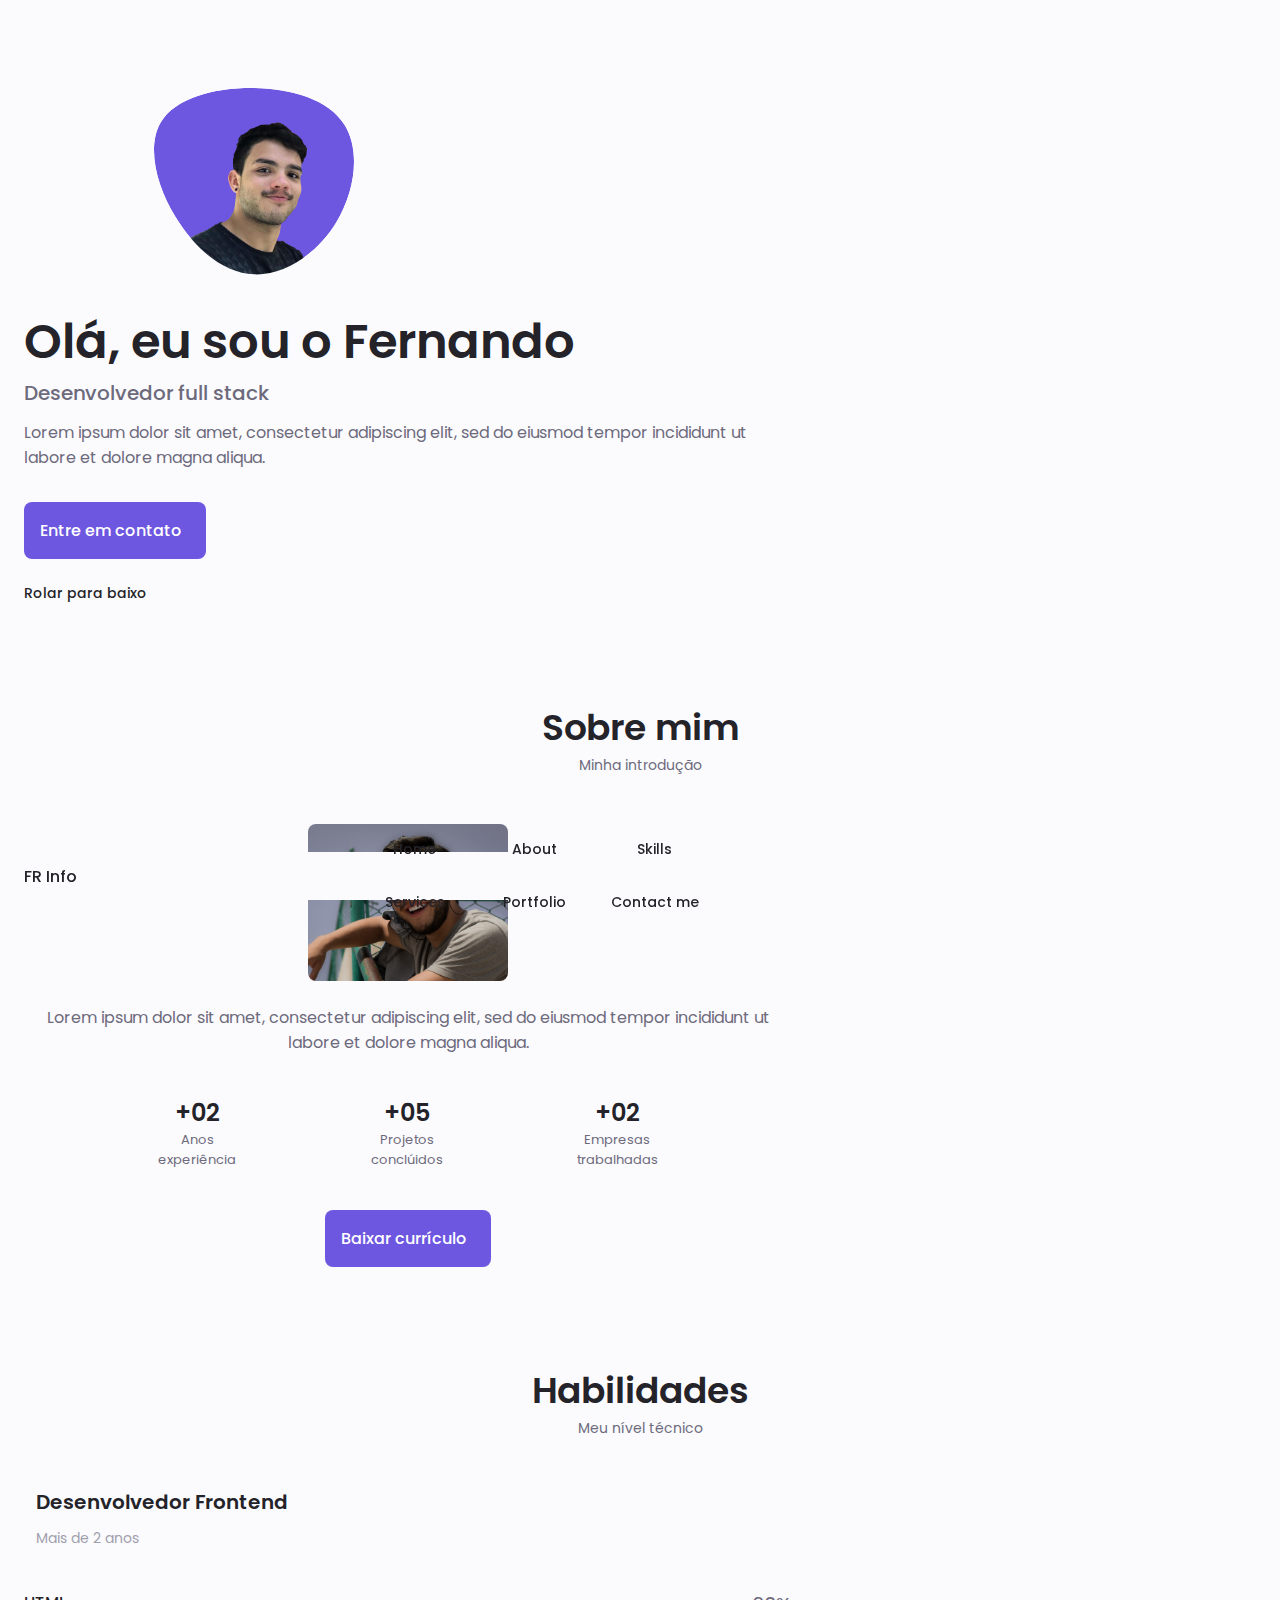
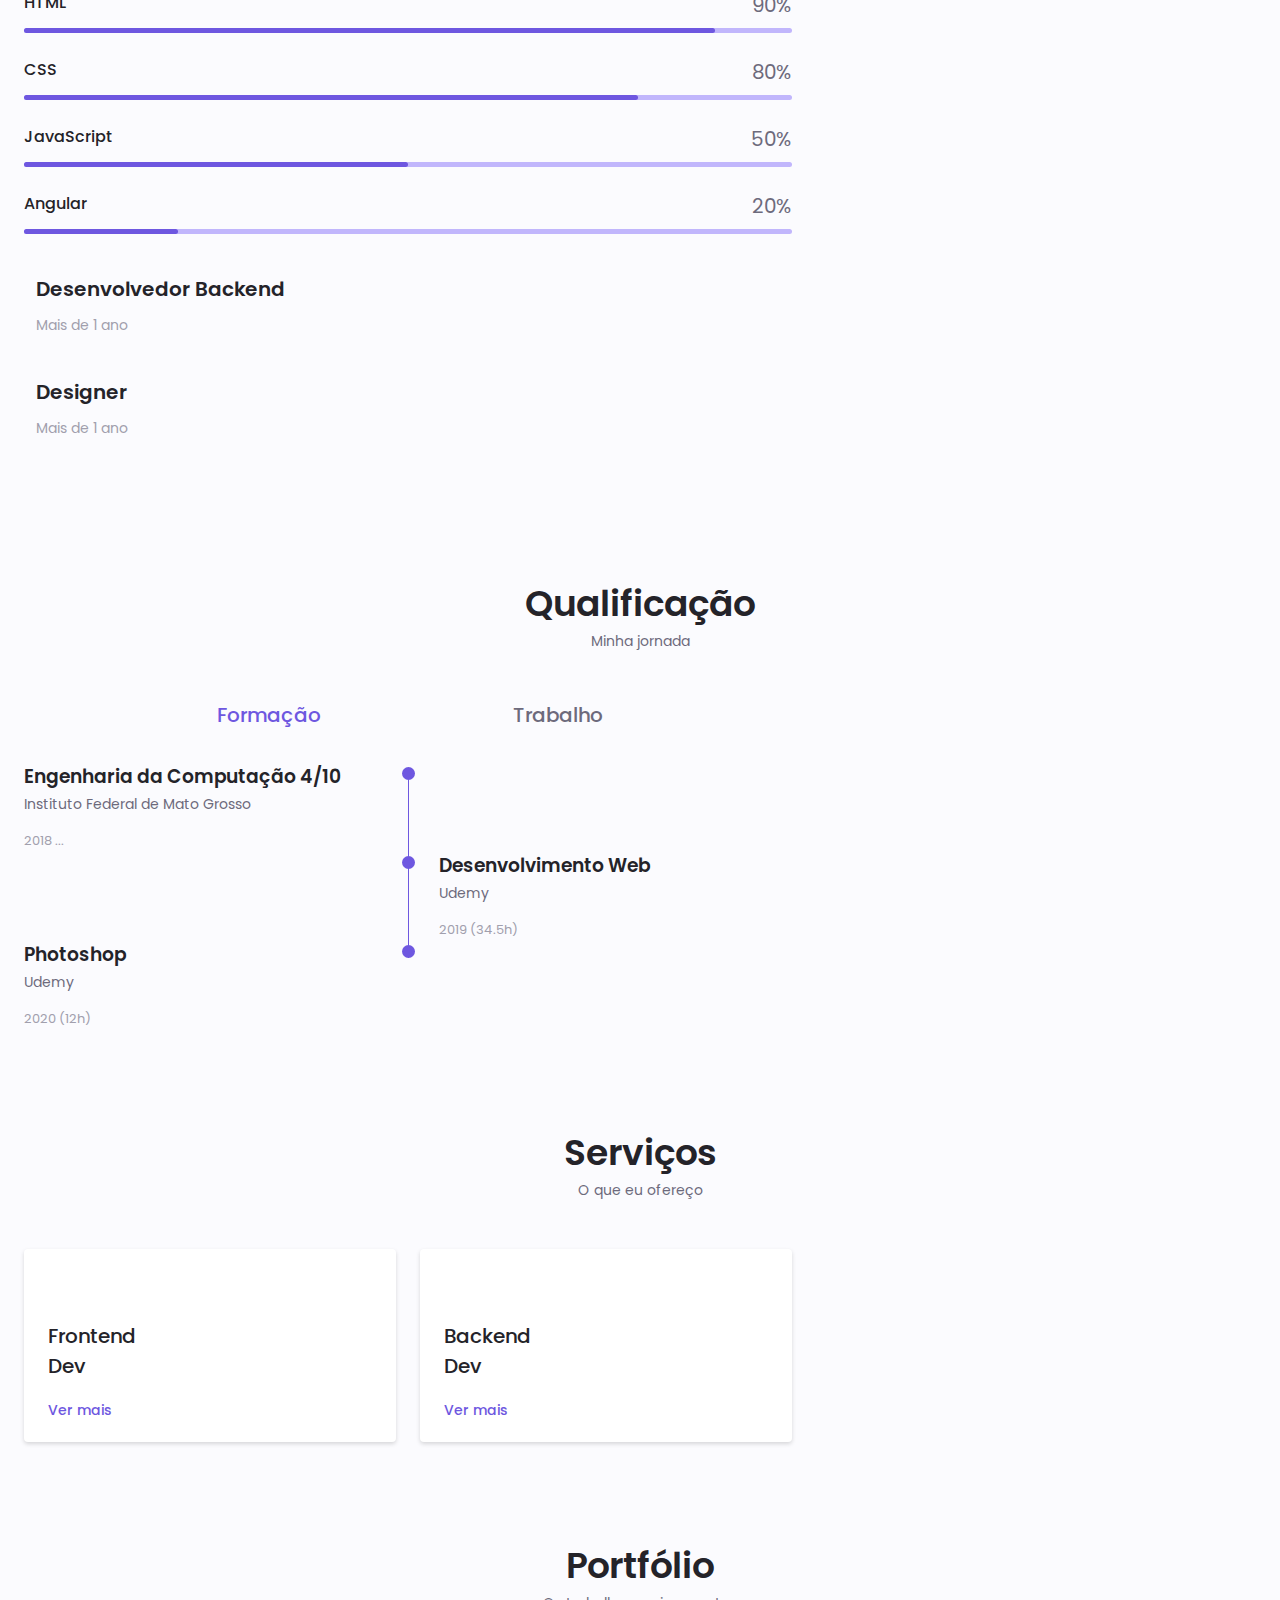
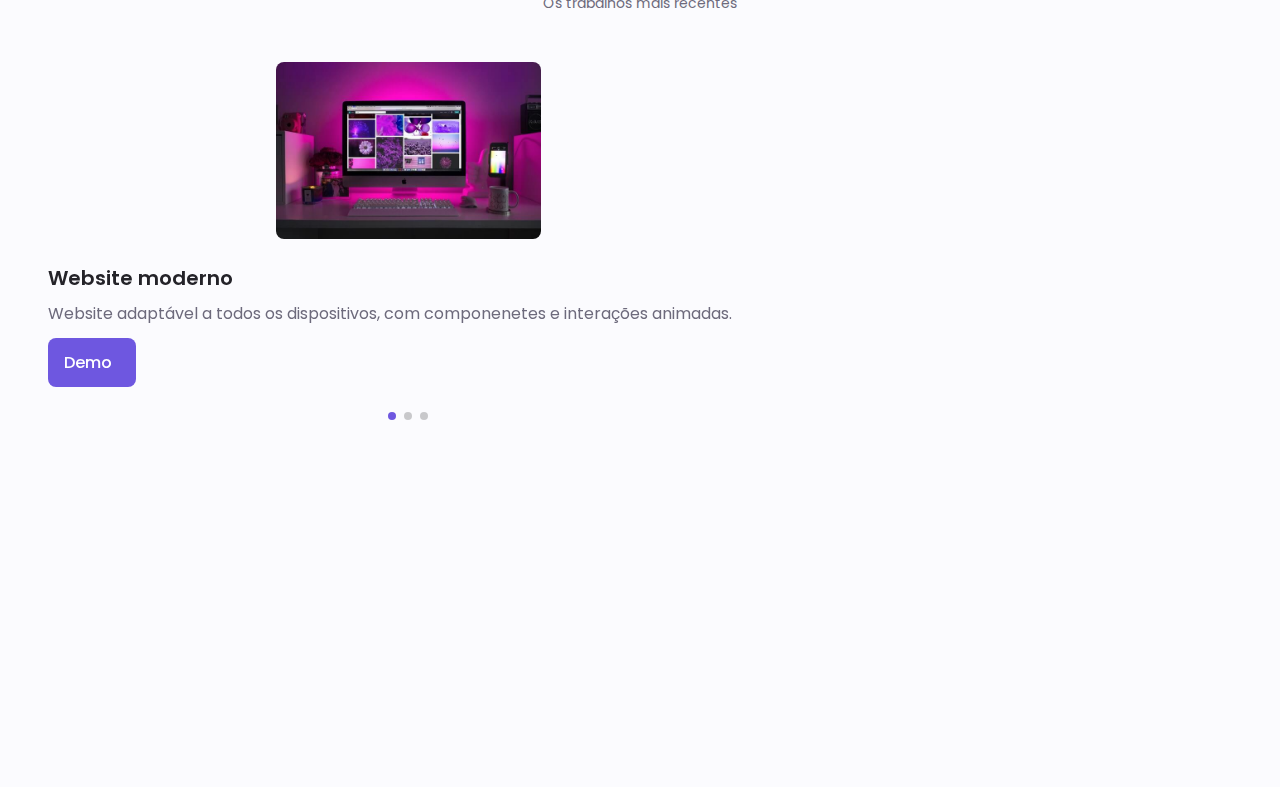
==== index.html @ 634a6a71 "Add swiper plugin and portfolio section" ====
<!DOCTYPE html>
    <html lang="pt-BR">
    <head>
        <meta charset="UTF-8">
        <meta name="viewport" content="width=device-width, initial-scale=1.0">

        <!--==================== UNICONS ====================-->
        <link rel="stylesheet" href="https://unicons.iconscout.com/release/v4.0.0/css/line.css">
        
        <!--==================== SWIPER CSS ====================-->
        <link rel="stylesheet" href="assets/css/swiper-bundle.min.css">
        
        <!--==================== CSS ====================-->
        <link rel="stylesheet" href="assets/css/styles.css">
        
        <title>FR Info</title>
    </head>
    <body>
        <!--==================== HEADER ====================-->
        <header class="header" id="header">
            <nav class="nav container">
                <a href="#" class="nav__logo">FR Info</a>
                <div class="nav__menu" id="nav-menu">
                    <ul class="nav__list grid">
                        <li class="nav__item">
                            <a href="#home" class="nav__link">
                                <i class="uil uil-estate nav__icon"></i> Home
                            </a>
                        </li>
                        <li class="nav__item">
                            <a href="#about" class="nav__link">
                                <i class="uil uil-user nav__icon"></i> About
                            </a>
                        </li>
                        <li class="nav__item">
                            <a href="#skills" class="nav__link">
                                <i class="uil uil-file-alt nav__icon"></i> Skills
                            </a>
                        </li>
                        <li class="nav__item">
                            <a href="#services" class="nav__link">
                                <i class="uil uil-briefcase-alt nav__icon"></i> Services
                            </a>
                        </li>
                        <li class="nav__item">
                            <a href="#portfolio" class="nav__link">
                                <i class="uil uil-scenery nav__icon"></i> Portfolio
                            </a>
                        </li>
                        <li class="nav__item">
                            <a href="#contact" class="nav__link">
                                <i class="uil uil-message nav__icon"></i> Contact me
                            </a>
                        </li>
                        <i class="uil uil-times nav__close" id="nav-close"></i>
                    </ul>
                </div>
                <div class="nav__btns">
                    <div class="nav__toggle" id="nav-toggle">
                        <i class="uil uil-apps"></i>
                    </div>
                </div>
            </nav>
        </header>

        <!--==================== MAIN ====================-->
        <main class="main">
            <!--==================== HOME ====================-->
            <section class="home section" id="home">
                <div class="home__container container grid">
                    <div class="home__content grid">
                        <div class="home__social">
                            <a href="https://www.linkedin.com/in/nandobrazil/" target="_blank" class="home__social-icon">
                                <i class="uil uil-linkedin-alt"></i>
                            </a>
                            <a href="https://www.instagram.com/nandorconde/" target="_blank" class="home__social-icon">
                                <i class="uil uil-instagram"></i>
                            </a>
                            <a href="https://github.com/nandobrazil" target="_blank" class="home__social-icon">
                                <i class="uil uil-github-alt"></i>
                            </a>
                        </div>
                        <div class="home__img">
                            <svg class="home__blob" viewBox="0 0 200 187" xmlns="http://www.w3.org/2000/svg" xmlns:xlink="http://www.w3.org/1999/xlink">
                                <mask id="mask0" mask-type="alpha">
                                    <path d="M190.312 36.4879C206.582 62.1187 201.309 102.826 182.328 134.186C163.346 165.547 
                                    130.807 187.559 100.226 186.353C69.6454 185.297 41.0228 161.023 21.7403 129.362C2.45775 
                                    97.8511 -7.48481 59.1033 6.67581 34.5279C20.9871 10.1032 59.7028 -0.149132 97.9666 
                                    0.00163737C136.23 0.303176 174.193 10.857 190.312 36.4879Z"/>
                                </mask>
                                <g mask="url(#mask0)">
                                    <path d="M190.312 36.4879C206.582 62.1187 201.309 102.826 182.328 134.186C163.346 
                                    165.547 130.807 187.559 100.226 186.353C69.6454 185.297 41.0228 161.023 21.7403 
                                    129.362C2.45775 97.8511 -7.48481 59.1033 6.67581 34.5279C20.9871 10.1032 59.7028 
                                    -0.149132 97.9666 0.00163737C136.23 0.303176 174.193 10.857 190.312 36.4879Z"/>
                                    <image class="home__blob-img" x='30' y='18' href="assets/img/perfil2.png"/>
                                </g>
                            </svg>
                        </div>
                        <div class="home__data">
                            <h1 class="home__title">Olá, eu sou o Fernando</h1>
                            <h3 class="home__subtitle">Desenvolvedor full stack</h3>
                            <p class="home__description">Lorem ipsum dolor sit amet, consectetur adipiscing elit, sed do eiusmod tempor incididunt ut labore et dolore magna aliqua.</p>
                            <a href="#contact" class="button button--flex">
                                Entre em contato <i class="uil uil-message button__icon"></i>
                            </a>
                        </div>
                    </div>


                    <div class="home__scroll">
                        <a href="#about" class="home__scroll-button button--flex">
                            <i class="uil uil-mouse-alt home__scroll-mouse"></i>
                            <span class="home__scroll-name">Rolar para baixo</span>
                            <i class="uil uil-arrow-down home__scroll-arrow"></i>
                        </a>
                    </div>
                </div>
            </section>

            <!--==================== ABOUT ====================-->
            <section class="about section" id="about">
                <h2 class="section__title">Sobre mim</h2>
                <span class="section__subtitle">Minha introdução</span>

                <div class="about__container container grid">
                    <img src="assets/img/about2.jpg" alt="" class="about__img">

                    <div class="about__data">
                        <p class="about__description">Lorem ipsum dolor sit amet, consectetur adipiscing elit, sed do eiusmod tempor incididunt ut labore et dolore magna aliqua.</p>
                        <div class="about__info">
                            <div>
                                <span class="about__info-title">+02</span>
                                <span class="about__info-name">Anos <br> experiência</span>
                            </div>
                            <div>
                                <span class="about__info-title">+05</span>
                                <span class="about__info-name">Projetos <br> conclúidos</span>
                            </div>
                            <div>
                                <span class="about__info-title">+02</span>
                                <span class="about__info-name">Empresas <br> trabalhadas</span>
                            </div>
                        </div>

                        <div class="about__buttons">
                            <a download="" href="assets/pdf/Alexa-cv.pdf" class="button button--flex">
                                Baixar currículo<i class="uil uil-download-alt button__icon"></i>
                            </a>
                        </div>
                    </div>
                </div>
            </section>


            <section class="skills section" id="skills">
                <h2 class="section__title">Habilidades</h2>
                <span class="section__subtitle">Meu nível técnico</span>
                <!--==================== SKILLS 1 ====================-->
                <div class="skills__container container grid">
                    <div>
                        <div class="skills__content skills__open">
                            <div class="skills__header">
                                <i class="uil uil-brackets-curly skills__icon"></i>

                                <div>
                                    <h1 class="skills__title">Desenvolvedor Frontend</h1>
                                    <span class="skills__subtitle">Mais de 2 anos</span>
                                </div>

                                <i class="uil uil-angle-down skills__arrow"></i>
                            </div>
                            <div class="skills__list grid">
                                <div class="skills__data">
                                    <div class="skills__title">
                                        <h3 class="skills__name">HTML</h3>
                                        <span class="skills__number">90%</span>
                                    </div>
                                    <div class="skills__bar">
                                        <span class="skills__percentage skills__html"></span>
                                    </div>
                                </div>
                                <div class="skills__data">
                                    <div class="skills__title">
                                        <h3 class="skills__name">CSS</h3>
                                        <span class="skills__number">80%</span>
                                    </div>
                                    <div class="skills__bar">
                                        <span class="skills__percentage skills__css"></span>
                                    </div>
                                </div>
                                <div class="skills__data">
                                    <div class="skills__title">
                                        <h3 class="skills__name">JavaScript</h3>
                                        <span class="skills__number">50%</span>
                                    </div>
                                    <div class="skills__bar">
                                        <span class="skills__percentage skills__js"></span>
                                    </div>
                                </div>
                                <div class="skills__data">
                                    <div class="skills__title">
                                        <h3 class="skills__name">Angular</h3>
                                        <span class="skills__number">20%</span>
                                    </div>
                                    <div class="skills__bar">
                                        <span class="skills__percentage skills__angular"></span>
                                    </div>
                                
                            </div>
                        </div>
                    </div>
                <!--==================== SKILLS 2 ====================--> 
                    <div>
                        <div class="skills__content skills__close">
                            <div class="skills__header">
                                <i class="uil uil-server-network skills__icon"></i>

                                <div>
                                    <h1 class="skills__title">Desenvolvedor Backend</h1>
                                    <span class="skills__subtitle">Mais de 1 ano</span>
                                </div>

                                <i class="uil uil-angle-down skills__arrow"></i>
                            </div>
                            <div class="skills__list grid">
                                <div class="skills__data">
                                    <div class="skills__title">
                                        <h3 class="skills__name">PHP</h3>
                                        <span class="skills__number">70%</span>
                                    </div>
                                    <div class="skills__bar">
                                        <span class="skills__percentage skills__php"></span>
                                    </div>
                                </div>
                                <div class="skills__data">
                                    <div class="skills__title">
                                        <h3 class="skills__name">Node JS</h3>
                                        <span class="skills__number">20%</span>
                                    </div>
                                    <div class="skills__bar">
                                        <span class="skills__percentage skills__node"></span>
                                    </div>
                                </div>
                                <div class="skills__data">
                                    <div class="skills__title">
                                        <h3 class="skills__name">Java</h3>
                                        <span class="skills__number">10%</span>
                                    </div>
                                    <div class="skills__bar">
                                        <span class="skills__percentage skills__java"></span>
                                    </div>
                                </div>
                                <div class="skills__data">
                                    <div class="skills__title">
                                        <h3 class="skills__name">TypeScript</h3>
                                        <span class="skills__number">20%</span>
                                    </div>
                                    <div class="skills__bar">
                                        <span class="skills__percentage skills__ts"></span>
                                    </div>
                                </div>
                            </div>
                        </div>
                    </div>

                    
                </div>
                <!--==================== SKILLS 3 ====================--> 
                    <div>
                        <div class="skills__content skills__close">
                            <div class="skills__header">
                                <i class="uil uil-swatchbook skills__icon"></i>

                                <div>
                                    <h1 class="skills__title">Designer</h1>
                                    <span class="skills__subtitle">Mais de 1 ano</span>
                                </div>

                                <i class="uil uil-angle-down skills__arrow"></i>
                            </div>
                            <div class="skills__list grid">
                                <div class="skills__data">
                                    <div class="skills__title">
                                        <h3 class="skills__name">Photoshop</h3>
                                        <span class="skills__number">50%</span>
                                    </div>
                                    <div class="skills__bar">
                                        <span class="skills__percentage skills__psp"></span>
                                    </div>
                                </div>
                            </div>
                        </div>
                    </div>
                </div>
            </section>

            <!--==================== QUALIFICATION ====================-->
            <section class="qualification section">
                <h2 class="section__title">Qualificação</h2>
                <span class="section__subtitle">Minha jornada</span>

                <div class="qualification__container container">
                    <div class="qualification__tabs">
                        <div class="qualification__button button--flex qualification__active" data-target="#education">
                            <i class="uil uil-graduation-cap qualification__icon"></i>
                            Formação
                        </div>

                        <div class="qualification__button button--flex" data-target="#work">
                            <i class="uil uil-briefcase-alt qualification__icon"></i>
                            Trabalho
                        </div>
                    </div>

                    <div class="qualification__sections">
                        <!--==================== QUALIFICATION CONTENT 1 ====================-->
                        <div class="qualification__content qualification__active" data-content id="education">
                            <!--==================== CONTENT 1 ====================-->
                            <div class="qualification__data">
                                <div>
                                    <h3 class="qualification_title">Engenharia da Computação 4/10</h3>
                                    <span class="qualification__subtitle">Instituto Federal de Mato Grosso</span>
                                    <div class="qualification__calendar">
                                        <i class="uil uil-calendar-alt"></i>
                                        2018 ...
                                    </div>
                                </div>

                                <div>
                                    <span class="qualification__rounder"></span>
                                    <span class="qualification__line"></span>
                                </div>
                            </div>
                            <!--==================== CONTENT 2 ====================-->
                            <div class="qualification__data">
                                <div></div>

                                <div>
                                    <span class="qualification__rounder"></span>
                                    <span class="qualification__line"></span>
                                </div>

                                <div>
                                    <h3 class="qualification_title">Desenvolvimento Web</h3>
                                    <span class="qualification__subtitle">Udemy</span>
                                    <div class="qualification__calendar">
                                        <i class="uil uil-calendar-alt"></i>
                                        2019 (34.5h)
                                    </div>
                                </div>

                            </div>
                            <!--==================== CONTENT 3 ====================-->
                            <div class="qualification__data">
                                <div>
                                    <h3 class="qualification_title">Photoshop</h3>
                                    <span class="qualification__subtitle">Udemy</span>
                                    <div class="qualification__calendar">
                                        <i class="uil uil-calendar-alt"></i>
                                        2020 (12h)
                                    </div>
                                </div>

                                <div>
                                    <span class="qualification__rounder"></span>
                                </div>
                            </div>
                        </div>

                        <!--==================== QUALIFICATION CONTENT 2 ====================-->
                        <div class="qualification__content" data-content id="work">
                            <!--==================== CONTENT 1 ====================-->
                            <div class="qualification__data">
                                <div>
                                    <h3 class="qualification_title">Desenvolvedor de software</h3>
                                    <span class="qualification__subtitle">Airsoftware TI - Cuiabá/MT</span>
                                    <div class="qualification__calendar">
                                        <i class="uil uil-calendar-alt"></i>
                                        2015 - 2016
                                    </div>
                                </div>

                                <div>
                                    <span class="qualification__rounder"></span>
                                    <span class="qualification__line"></span>
                                </div>
                            </div>
                            <!--==================== CONTENT 2 ====================-->
                            <div class="qualification__data">
                                <div></div>

                                <div>
                                    <span class="qualification__rounder"></span>
                                </div>

                                <div>
                                    <h3 class="qualification_title">Desenvolvedor de software</h3>
                                    <span class="qualification__subtitle">Totem TI - Cuiabá/MT</span>
                                    <div class="qualification__calendar">
                                        <i class="uil uil-calendar-alt"></i>
                                        2021 (atual)
                                    </div>
                                </div>

                            </div>
                        </div>
                    </div>
                </div>
            </section>

            <!--==================== SERVICES ====================-->
            <section class="services section" id="services">
                <h2 class="section__title">Serviços</h2>
                <span class="section__subtitle">O que eu ofereço</span>
                
                <div class="services__container container grid">
                    <!--==================== SERVICE 1 ====================-->
                    <div class="services__content">
                        <div>
                            <i class="uil uil-web-grid services__icon"></i>
                            <h3 class="services__title">Frontend <br> Dev </h3>
                        </div>
                        <span class="button button--flex button--small button--link services__button">
                            Ver mais 
                            <i class="uil uil-arrow-right button__icon"></i>
                        </span>

                        <div class="services__modal">
                            <div class="services__modal-content">
                                <h4 class="services__modal-title">Frontend <br> Dev</h4>
                                <i class="uil uil-times services__modal-close"></i>

                                <ul class="services__modal-services grid">
                                    <li class="services__modal-service">
                                        <i class="uil uil-check-circle services__modal-icon"></i>
                                        <p>Eu desenvolvo seu site.</p>
                                    </li>
                                    <li class="services__modal-service">
                                        <i class="uil uil-check-circle services__modal-icon"></i>
                                        <p>Vou agregar no seu time de desenvolvimento de grandes aplicações web.</p>
                                    </li>
                                    <li class="services__modal-service">
                                        <i class="uil uil-check-circle services__modal-icon"></i>
                                        <p>Eu desenvolvo as melhores experiências para o usuário.</p>
                                    </li>
                                </ul>
                            </div>
                        </div>
                    </div>
                    <!--==================== SERVICE 2 ====================-->
                    <div class="services__content">
                        <div>
                            <i class="uil uil-arrow services__icon"></i>
                            <h3 class="services__title">Backend <br> Dev</h3>
                        </div>
                        <span class="button button--flex button--small button--link services__button">
                            Ver mais 
                            <i class="uil uil-arrow-right button__icon"></i>
                        </span>

                        <div class="services__modal">
                            <div class="services__modal-content">
                                <h4 class="services__modal-title">Backend <br> Dev </h4>
                                <i class="uil uil-times services__modal-close"></i>

                                <ul class="services__modal-services grid">
                                    <li class="services__modal-service">
                                        <i class="uil uil-check-circle services__modal-icon"></i>
                                        <p>Eu desenvolvo sua startup.</p>
                                    </li>
                                    <li class="services__modal-service">
                                        <i class="uil uil-check-circle services__modal-icon"></i>
                                        <p>Vou agregar no seu time de desenvolvimento de grandes APIs.</p>
                                    </li>
                                    <li class="services__modal-service">
                                        <i class="uil uil-check-circle services__modal-icon"></i>
                                        <p>Eu desenvolvo o seu site complexo, blog, e-commerce, fóruns.</p>
                                    </li>

                                </ul>
                            </div>
                        </div>
                    </div>
                </div>
            </section>

            <!--==================== PORTFOLIO ====================-->
            <section class="portfolio section" id="portfolio">
                <h2 class="section__title">Portfólio</h2>
                <span class="section__subtitle">Os trabalhos mais recentes</span>
                
                <div class="portfolio__container container swiper-container">
                    <div class="swiper-wrapper"> 
                        <!--==================== PORTFOLIO 1 ====================-->
                        <div class="portfolio__content grid swiper-slide">
                            <img src="assets/img/portfolio1.jpg" alt="" class="portfolio__img">

                            <div class="portfolio__data">
                                <h3 class="portfolio__title">Website moderno</h3>
                                <p class="portfolio__description">Website adaptável a todos os dispositivos, com componenetes e interações animadas.</p>
                                <a href="#" class="button button--flex button--small portfolio__button">
                                    Demo 
                                    <i class="uil uil-arrow-right button__icon"></i>
                                </a>
                            </div>
                        </div>
                        <!--==================== PORTFOLIO 2 ====================-->
                        <div class="portfolio__content grid swiper-slide">
                            <img src="assets/img/portfolio2.jpg" alt="" class="portfolio__img">

                            <div class="portfolio__data">
                                <h3 class="portfolio__title">Design de marca</h3>
                                <p class="portfolio__description">Website adaptável a todos os dispositivos, com componenetes e interações animadas.</p>
                                <a href="#" class="button button--flex button--small portfolio__button">
                                    Demo 
                                    <i class="uil uil-arrow-right button__icon"></i>
                                </a>
                            </div>
                        </div>
                        <!--==================== PORTFOLIO 1 ====================-->
                        <div class="portfolio__content grid swiper-slide">
                            <img src="assets/img/portfolio3.jpg" alt="" class="portfolio__img">

                            <div class="portfolio__data">
                                <h3 class="portfolio__title">Loja Online</h3>
                                <p class="portfolio__description">Website adaptável a todos os dispositivos, com componenetes e interações animadas.</p>
                                <a href="#" class="button button--flex button--small portfolio__button">
                                    Demo 
                                    <i class="uil uil-arrow-right button__icon"></i>
                                </a>
                            </div>
                        </div>
                    </div>
                    <div class="swiper-button-next">
                        <i class="uil uil-angle-right-b swiper-portfolio-icon"></i>
                    </div>                    
                    <div class="swiper-button-prev">
                        <i class="uil uil-angle-left-b swiper-portfolio-icon"></i>
                    </div>                    

                    <div class="swiper-pagination"></div>
                </div>
            </section>

            <!--==================== PROJECT IN MIND ====================-->
            <section class="project section">


            </section>

            <!--==================== TESTIMONIAL ====================-->
            <section class="testimonial section">
                

            </section>

            <!--==================== CONTACT ME ====================-->
            <section class="contact section" id="contact">


            </section>
        </main>

        <!--==================== FOOTER ====================-->
        <footer class="footer">

            
        </footer>
        
        <!--==================== SCROLL TOP ====================-->
        

        <!--==================== SWIPER JS ====================-->
        <script src="assets/js/swiper-bundle.min.js"></script>

        <!--==================== MAIN JS ====================-->
        <script src="assets/js/main.js"></script>
    </body>
</html>
---- assets/css/styles.css ----
/*==================== GOOGLE FONTS ====================*/
@import url('https://fonts.googleapis.com/css2?family=Poppins:wght@400;500;600&display=swap');

/*==================== VARIABLES CSS ====================*/
:root {
    --header-height: 3rem;

    /*========== Colors ==========*/
    /* Change favorite color */
    --hue-color: 250; /*Purple 250 - Green 142 - Blue 230 - Pink 340*/

    /* HSL color mode */
    --first-color: hsl(var(--hue-color), 69%, 61%);
    --first-color-second: hsl(var(--hue-color), 69%, 61%);
    --first-color-alt: hsl(var(--hue-color), 57%, 53%);
    --first-color-lighter: hsl(var(--hue-color), 92%, 85%);
    --title-color: hsl(var(--hue-color), 8%, 15%);
    --text-color: hsl(var(--hue-color), 8%, 45%);
    --text-color-light: hsl(var(--hue-color), 8%, 65%);
    --input-color: hsl(var(--hue-color), 70%, 96%);
    --body-color: hsl(var(--hue-color), 60%, 99%);
    --container-color: #FFF;

    /*========== Font and typography ==========*/
    --body-font: 'Poppins', sans-serif;

    /* .5rem = 8px, 1rem = 16px, 1.5rem = 24px ... */
    --big-font-size: 2rem;
    --h1-font-size: 1.5rem;
    --h2-font-size: 1.25rem;
    --h3-font-size: 1.125rem;
    --normal-font-size: .938rem;
    --small-font-size: .813rem;
    --smaller-font-size: .75rem;

    /*========== Font weight ==========*/
    --font-medium: 500;
    --font-semi-bold: 600;

    /*========== Margenes Bottom ==========*/
    /* .25rem = 4px, .5rem = 8px, .75rem = 12px ... */
    --mb-0-25: .25rem;
    --mb-0-5: .5rem;
    --mb-0-75: .75rem;
    --mb-1: 1rem;
    --mb-1-5: 1.5rem;
    --mb-2: 2rem;
    --mb-2-5: 2.5rem;
    --mb-3: 3rem;

    /*========== z index ==========*/
    --z-tooltip: 10;
    --z-fixed: 100;
    --z-modal: 1000;
}

/* Font size for large devices */
@media screen and (min-width: 968px) {
    :root {
        --big-font-size: 3rem;
        --h1-font-size: 2.25rem;
        --h2-font-size: 1.5rem;
        --h3-font-size: 1.25rem;
        --normal-font-size: 1rem;
        --small-font-size: .875rem;
        --smaller-font-size: .813rem;
    }
}

/*========== Variables Dark theme ==========*/


/*========== Button Dark/Light ==========*/


/*==================== BASE ====================*/
* {
    box-sizing: border-box;
    padding: 0;
    margin: 0;
}

html{
    scroll-behavior: smooth;
}

body{
    margin: 0 0 var(--header-height) 0;
    font-family: var(--body-font);
    font-size: var(--normal-font-size);
    background-color: var(--body-color);
    color: var(--text-color);
}

h1, h2, h3, h4{
    color: var(--title-color);
    font-weight: var(--font-semi-bold);
}

ul{
    list-style: none;
}

a{
    text-decoration: none;
}

img{
    max-width: 100%;
    height: auto;
}

/*==================== REUSABLE CSS CLASSES ====================*/
.section{
    padding: 2rem 0 4rem;
}

.section__title{
    font-size: var(--h1-font-size);
}

.section__subtitle{
    display: block;
    font-size: var(--small-font-size);
    margin-bottom: var(--mb-3);
}

.section__title,
.section__subtitle {
    text-align: center;
 }

/*==================== LAYOUT ====================*/
.container{
    max-width: 768px;
    margin-left: var(--mb-1-5);
    margin-right: var(--mb-1-5);
}

.grid{
    display: grid;
    gap: 1.5rem;
}

.header{
    width: 100%;
    position: fixed;
    bottom: 0;
    left: 0;
    z-index: var(--z-fixed);
    background-color: var(--body-color);
}

/*==================== NAV ====================*/
.nav{
    max-width: 968px;
    height: var(--header-height);
    display: flex;
    justify-content: space-between;
    align-items: center;
}

.nav__logo,
.nav__toggle{
    color: var(--title-color);
    font-weight: var(--font-medium);
}

.nav__logo:hover{
    color:var(--first-color);
}

.nav__toggle{
    font-size: 1.1rem;
    cursor: pointer;
}

.nav__toggle:hover{
    color:var(--first-color);
}

@media screen and (max-width: 767px){
    .nav__menu{
        position: fixed;
        bottom: -100%;
        left: 0;
        width: 100%;
        background-color: var(--body-color);
        padding: 1rem 1.5rem 4rem;
        box-shadow: 0 -1px 4px rgba(0,0,0,.15);
        border-radius: 1.5rem 1.5rem 0 0;
        transition: .3s;
    }
}

.nav__list{
    grid-template-columns: repeat(3, 1fr);
    gap: 2rem;
}

.nav__link{
    display: flex;
    flex-direction: column;
    align-items: center;
    font-size: var(--small-font-size);
    color: var(--title-color);
    font-weight: var(--font-medium);
}

.nav__link:hover{
    color: var(--first-color);
}

.nav__icon{
    font-size: 1.2rem;
}

.nav__close{
    position: absolute;
    right: 1.3rem;
    bottom: .5rem;
    font-size:1.5rem;
    cursor: pointer;
    color: var(--first-color);
}

.nav__close:hover{
    color: var(--first-color-alt);
}

/* show menu */
.show-menu {
    bottom: 0;
}

/* Active link */


/* Change background header */


/*==================== HOME ====================*/
.home__container{
    gap: 1rem;
}

.home__content{
    grid-template-columns: .5fr 3fr;
    padding-top: 3.5rem;
    align-items: center;
}

.home__social{
    display: grid;
    grid-template-columns: max-content;
    row-gap: 1rem;
}

.home__social-icon{
    font-size: 1.25rem;
    color:var(--first-color);
}

.home__social-icon:hover{
    color:var(--first-color-alt);
}

.home__blob{
    width: 200px;
    fill: var(--first-color);
}

.home__blob-img{
    width: 170px;
}

.home__data{
    grid-column: 1/3;
}

.home__title{
    font-size: var(--big-font-size);
}

.home__subtitle{
    font-size: var(--h3-font-size);
    color: var(--text-color);
    font-weight: var(--font-medium);
    margin-bottom: var(--mb-0-75);
}

.home__description{
    margin-bottom: var(--mb-2);
 }

 .home__scroll{
     /* display: none; */
 }

 .home__scroll-button{
     color: var(--first-color);
     transition: .3s;
 }

 .home__scroll-button:hover {
     transform: translateY(.25rem);
 }

 .home__scroll-mouse{
     font-size: 2rem;
 }

 .home__scroll-name{
     font-size: var(--small-font-size);
     color: var(--title-color);
     font-weight: var(--font-medium);
     margin-right: var(--mb-0-25);
 }

 .home__scroll-arrow {
    font-size: 1.25rem;
 }
/*==================== BUTTONS ====================*/
.button {
    display: inline-block;
    background-color: var(--first-color);
    color: #FFF;
    padding: 1rem;
    border-radius: .5rem;
    font-weight: var(--font-medium);
}

.button:hover {
    background-color: var(--first-color-alt);
}

.button__icon {
    font-size: 1.25rem;
    margin-left: var(--mb-0-5);
    transition: .3s;
}

.button--flex{
    display: inline-flex;
    align-items: center;   
}

.button--small{
    padding: .75rem 1rem;
}

.button--link{
    padding: 0;
    background-color: transparent;
    color: var(--first-color);
}

.button--link:hover {
    background-color: transparent;
    color: var(--first-color-alt);
}

/*==================== ABOUT ====================*/
.about__img {
    width: 200px;
    border-radius: .5rem;
    justify-self: center;
    align-self: center;
}

.about__description{
    text-align: center;
    margin-bottom: var(--mb-2-5);
}

.about__info{
    display: flex;
    justify-content: space-evenly;
    margin-bottom: var(--mb-2-5);
}

.about__info-title{
    font-size: var(--h2-font-size);
    font-weight: var(--font-semi-bold);
    color:var(--title-color);
}

.about__info-name {
    font-size: var(--smaller-font-size);
}

.about__info-title,
.about__info-name{
    display: block;
    text-align: center;
}

.about__buttons {
    display: flex;
    justify-content: center;
}
/*==================== SKILLS ====================*/
.skills__container{
    row-gap: 0;
}


.skills__header{
    display: flex;
    align-items: center;
    margin-bottom: var(--mb-2-5);
    cursor: pointer;
}

.skills__icon,
.skills__arrow{
    font-size: 2rem;
    color:var(--first-color);
}

.skills__icon{
    margin-right: var(--mb-0-75);
}

.skills__title{
    font-size: var(--h3-font-size);
}

.skills__subtitle{
    font-size: var(--small-font-size);
    color: var(--text-color-light);
}

.skills__arrow{
    margin-left: auto;
    transition: .4s;
}

.skills__title{
    display: flex;
    justify-content: space-between;
    margin-bottom: var(--mb-0-5);
}

.skills__name{
    font-size: var(--normal-font-size);
    font-weight: var(--font-medium);
}

.skills__bar,
.skills__percentage {
    height: 5px;
    border-radius: .25rem;
}

.skills__bar {
    background-color: var(--first-color-lighter);
}

.skills__percentage {
    display: block;
    background-color: var(--first-color);
}

.skills__html{
    width: 90%;
}

.skills__css{
    width: 80%;
}

.skills__js{
    width: 50%;
}

.skills__angular{
    width: 20%;
}

.skills__php{
    width: 70%;
}

.skills__node{
    width: 20%;
}

.skills__java{
    width: 10%;
}

.skills__ts{
    width: 20%;
}

.skills__psp{
    width: 50%;
}

.skills__close .skills__list {
    height: 0;
    overflow: hidden;
}

.skills__open .skills__list {
    height: max-content;
    margin-bottom: var(--mb-2-5);
}

.skills__open .skills__arrow{
    transform: rotate(-180deg);
}
/*==================== QUALIFICATION ====================*/
.qualification__tabs {
    display: flex;
    justify-content: space-evenly;
    margin-bottom: var(--mb-2);
}

.qualification__button{
    font-size: var(--h3-font-size);
    font-weight: var(--font-medium);
    cursor: pointer;
}

.qualification__button:hover{
    color: var(--first-color);
}

.qualification__icon{
    font-size: 1.8rem;
    margin-right: var(--mb-0-25);
}

.qualification__data{
    display: grid;
    grid-template-columns: 1fr max-content 1fr;
    column-gap: 1.5rem;
}

.qualification__title {
    font-size: var(--normal-font-size);
    font-weight: var(--font-medium);
}

.qualification__subtitle{
    display: inline-block;
    font-size: var(--small-font-size);
    margin-bottom: var(--mb-1);
}

.qualification__calendar {
    font-size: var(--smaller-font-size);
    color: var(--text-color-light);
}

.qualification__rounder {
    display: inline-block;
    width: 13px;
    height: 13px;
    background-color: var(--first-color);
    border-radius: 50%;
}

.qualification__line {
    display: block;
    width: 1px;
    height: 100%;
    background-color: var(--first-color);
    transform: translate(6px, -7px);
}

.qualification [data-content]{
    display: none;
}

.qualification__active[data-content]{
    display: block;
}

.qualification__button.qualification__active{
    color: var(--first-color);
}
/*==================== SERVICES ====================*/
.services__container {
    gap: 1.5rem;
    grid-template-columns: repeat(2, 1fr);
}

.services__content {
    position: relative;
    background-color: var(--container-color);
    padding: 3.5rem .5rem 1.25rem 1.5rem;
    border-radius: .25rem;
    box-shadow: 0 2px 4px rgba(0,0,0,.15);
    transition: .3s;
}

.services__content:hover {
    box-shadow: 0 4px 8px rgba(0,0,0,.15);
}

.services__icon {
    display: block;
    font-size: 1.5rem;
    color: var(--first-color);
    margin-bottom: var(--mb-1);
}

.services__title {
    font-size: var(--h3-font-size);
    margin-bottom: var(--mb-1);
    font-weight: var(--font-medium);
}

.services__button {
    cursor: pointer;
    font-size: var(--small-font-size);
}

.services__button:hover .button__icon {
    transform: translateX(.25rem);
}

.services__modal {
    position: fixed;
    top: 0;
    left: 0;
    right: 0;
    bottom: 0;
    background-color: rgba(0,0,0,.5);
    display: flex;
    align-items: center;
    justify-content: center;
    padding: 0 1rem;
    z-index: var(--z-modal);
    opacity: 0;
    visibility: hidden;
    transition: .3s;
}

.services__modal-content {
    position: relative;
    background-color: var(--container-color);
    padding: 1.5rem;
    border-radius: .5rem;
}

.services__modal-services {
    row-gap: 1rem;
}

.services__modal-service {
    display: flex;
}

.services__modal-title{
    font-size: var(--h3-font-size);
    font-weight: var(--font-medium);
    margin-bottom: var(--mb-1-5);
}

.services__modal-close{
    position: absolute;
    top: 1rem;
    right: 1rem;
    font-size: 1.5rem;
    color: var(--first-color);
    cursor: pointer;
}

.services__modal-icon{
    color: var(--first-color);
    margin-right: var(--mb-0-25);
}


/* Active Modal */
.active-modal {
    opacity: 1;
    visibility: visible;
}

/*==================== PORTFOLIO ====================*/
.portfolio__container {
    overflow: initial;
}

.portfolio__content {
    padding: 0 1.5rem;
}

.portfolio__img{
    width: 265px;
    border-radius: .5rem;
    justify-self: center;
}

.portfolio__title{
    font-size: var(--h3-font-size);
    margin-bottom: var(--mb-0-5);
}

.portfolio__description {
    margin-bottom: var(--mb-0-75);
}

.portfolio__button:hover .button__icon {
    transform: translateX(.25rem);
}

.swiper-button-prev::after,
.swiper-button-next::after {
    content: '';
}

.swiper-portfolio-icon{
    font-size: 2rem;
    color: var(--first-color);
}

.swiper-button-prev {
    left: -.5rem;
}
.swiper-button-next {
    right: -.5rem;
}

.swiper-container-horizontal > .swiper-pagination-bullets {
    bottom: -2.5rem;
}

.swiper-pagination-bullet-active {
    background-color: var(--first-color);
}

.swiper-button-prev,
.swiper-button-next,
.swiper-pagination-bullet{
    outline: none;
}
/*==================== PROJECT IN MIND ====================*/


/*==================== TESTIMONIAL ====================*/


/*==================== CONTACT ME ====================*/


/*==================== FOOTER ====================*/


/*========== SCROLL UP ==========*/


/* Show scroll */


/*========== SCROLL BAR ==========*/


/*==================== MEDIA QUERIES ====================*/
/* For small devices */


/* For medium devices */


/* For large devices */
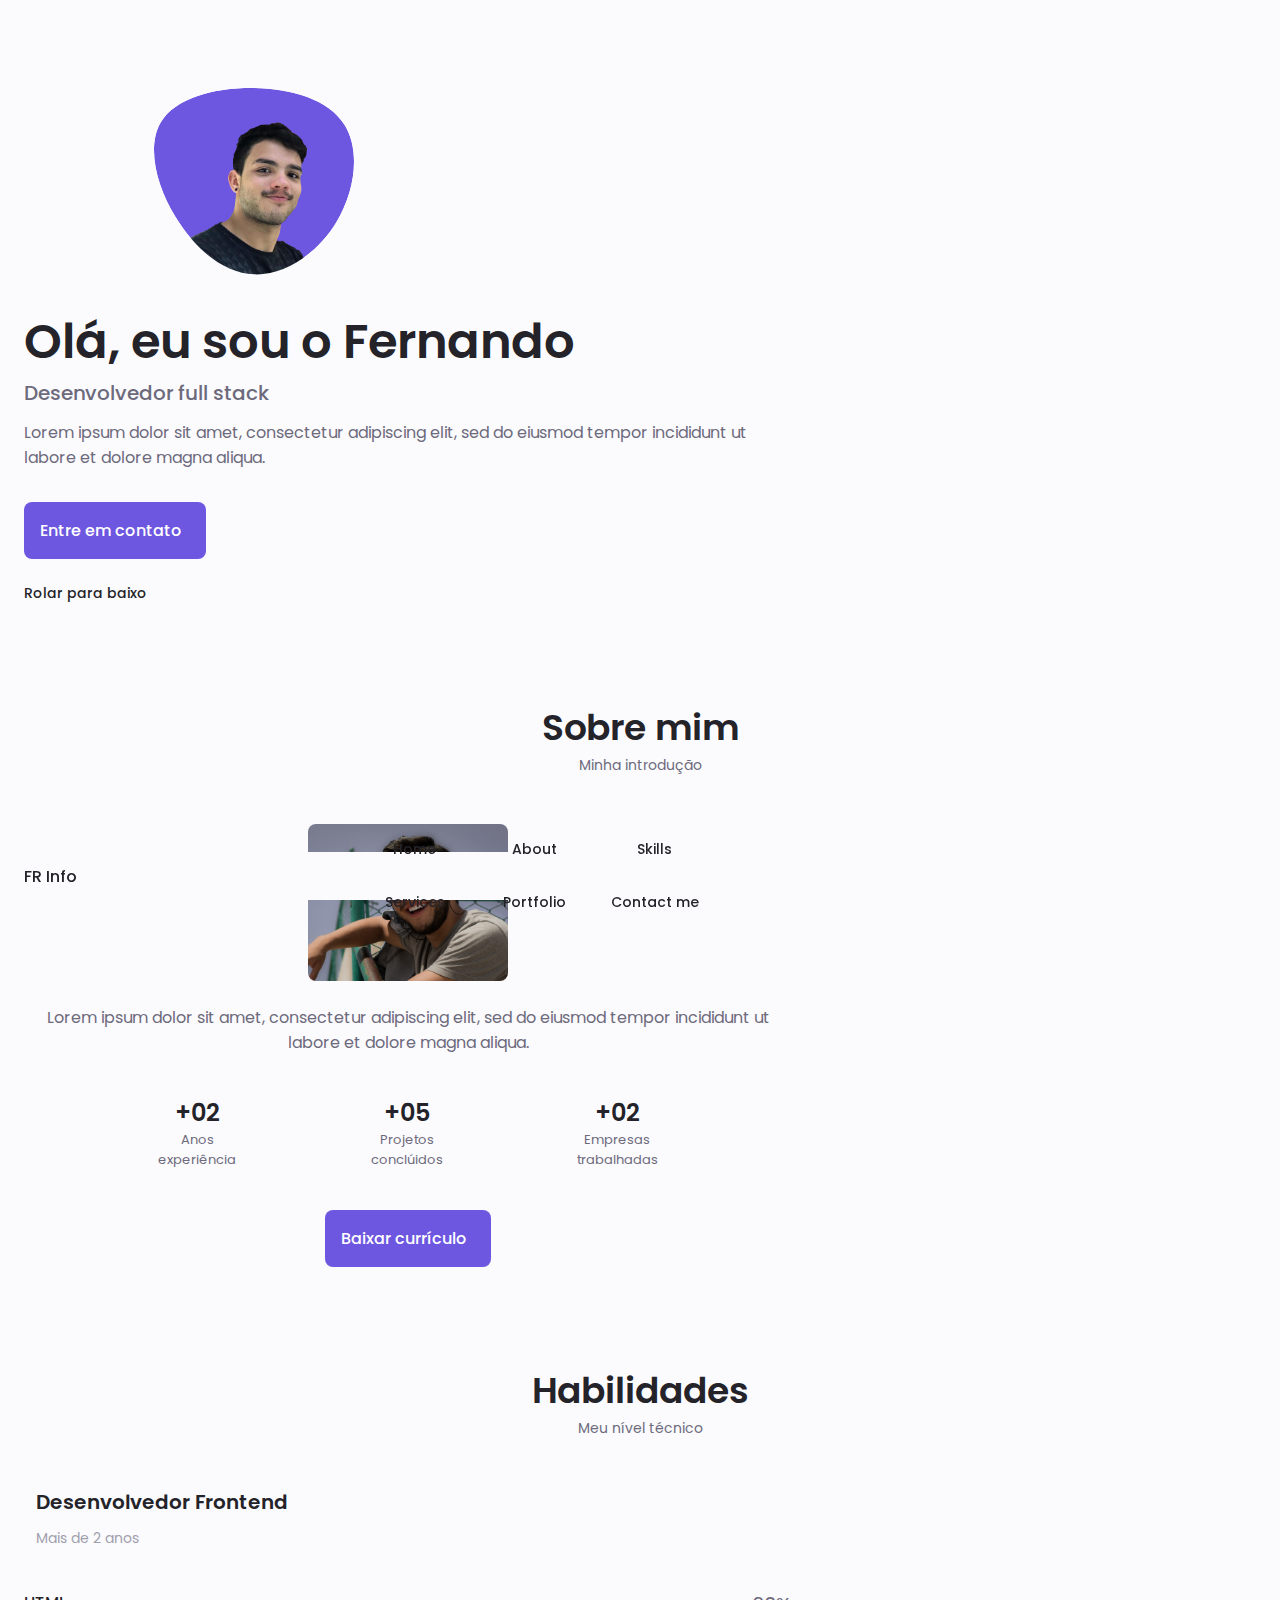
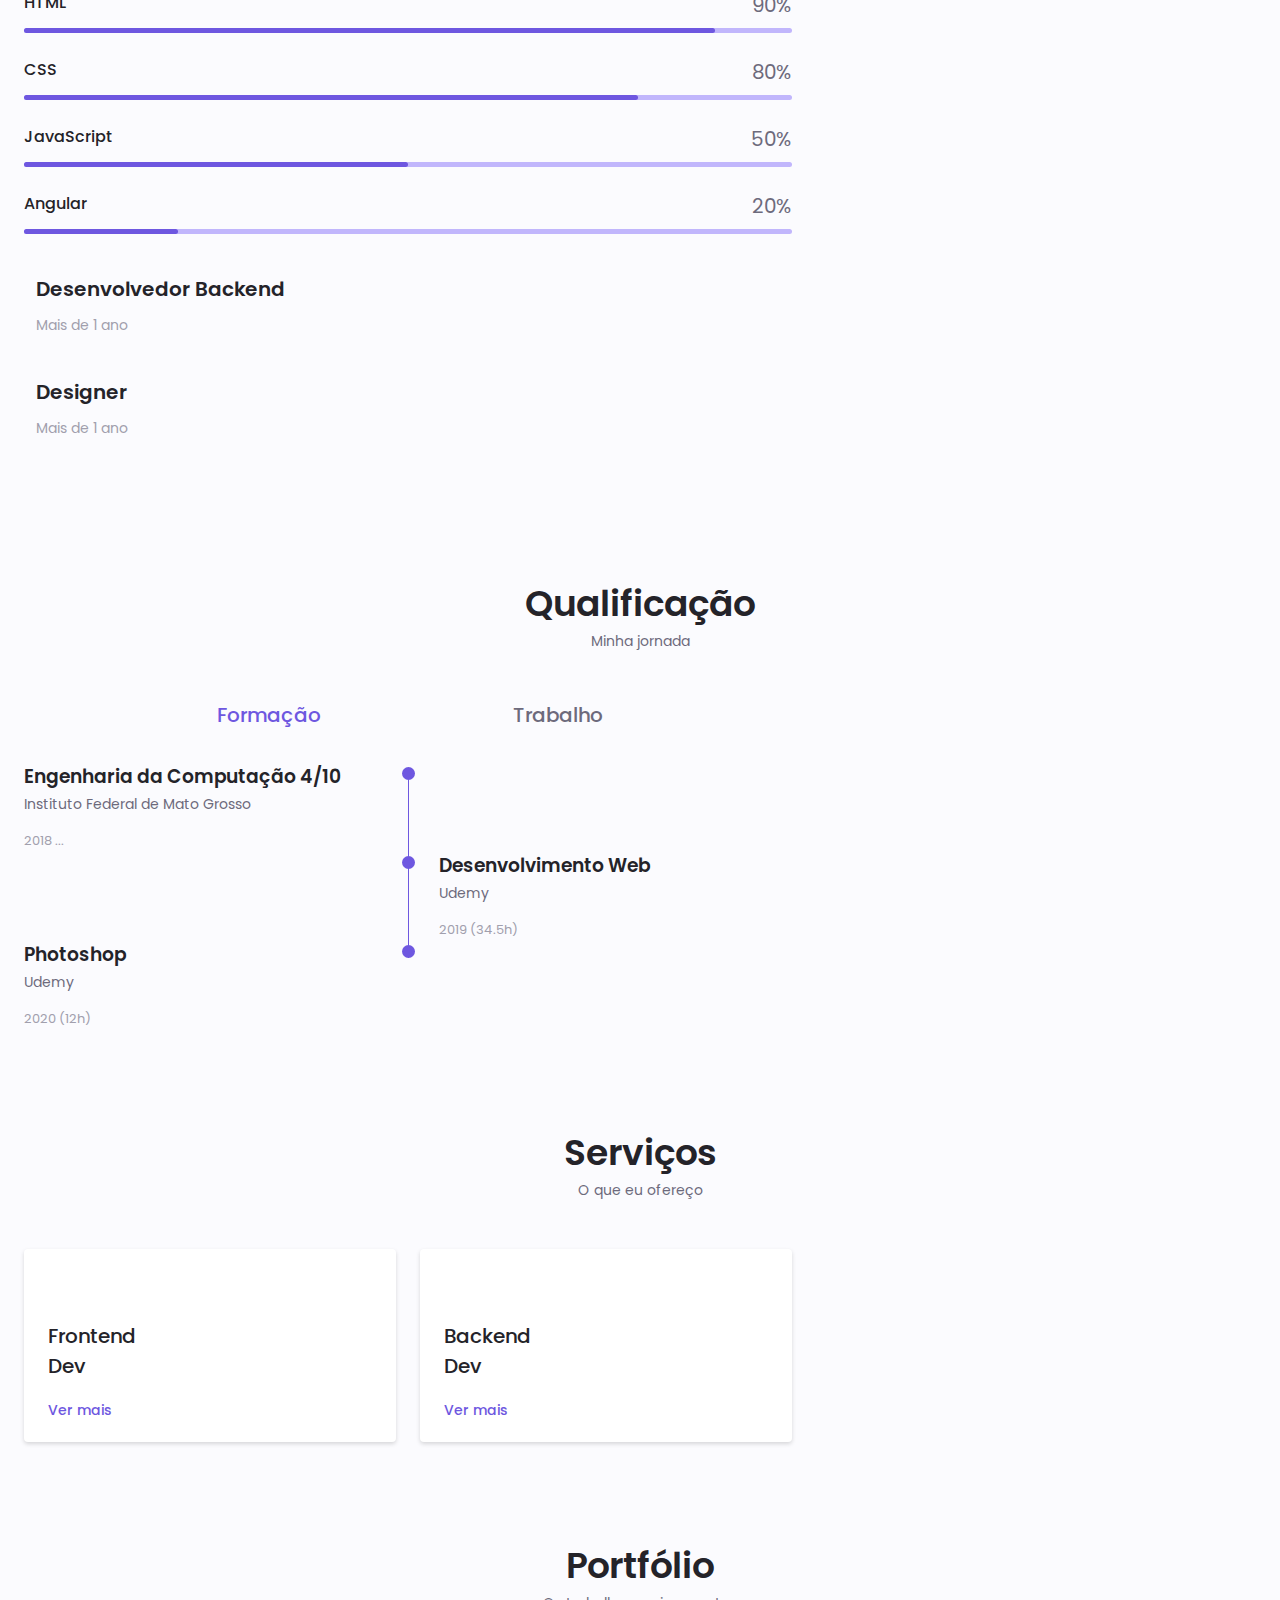
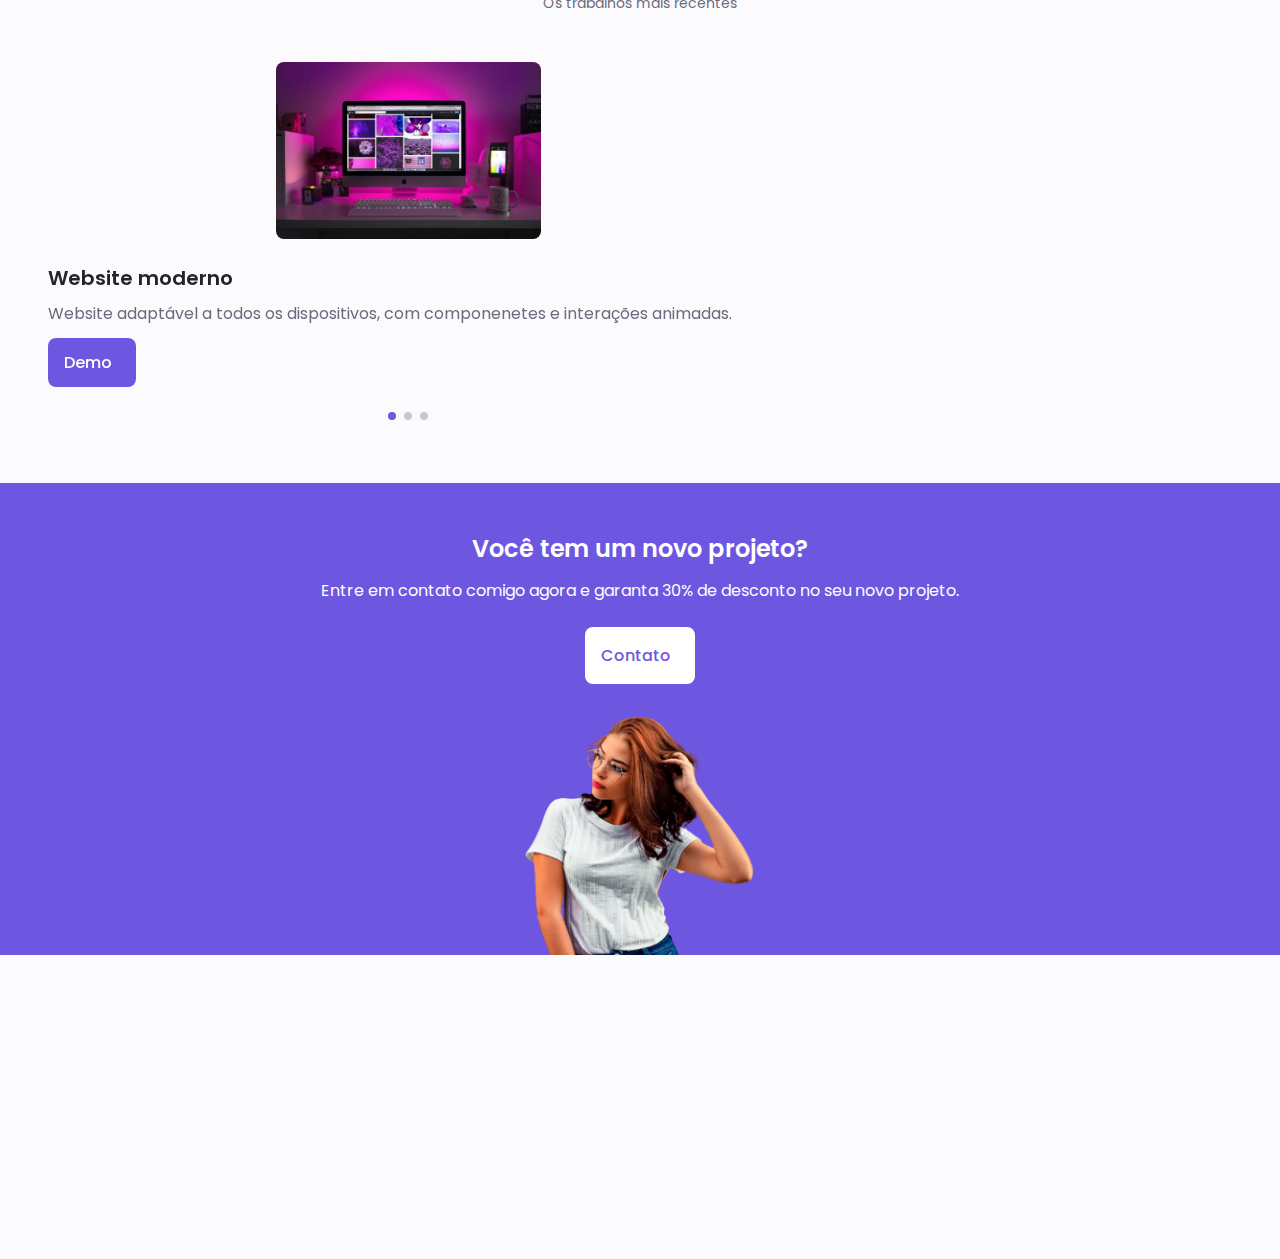
==== commit 9c9cddb3: "Add projectcontact section" ====
--- a/index.html
+++ b/index.html
@@ -545,8 +545,20 @@
 
             <!--==================== PROJECT IN MIND ====================-->
             <section class="project section">
-
-
+                <div class="project__bg">
+                    <div class="project__container content grid">
+                        <div class="project__data">
+                            <h2 class="project__title">Você tem um novo projeto?</h2>
+                            <p class="project__description">Entre em contato comigo agora e garanta 30% de desconto no seu novo projeto.</p>
+                            <a href="#contact" class="button button--flex button--white">
+                                Contato
+                                <i class="uil uil-message project__icons button__icon"></i>
+                            </a>
+                        </div>
+
+                        <img src="assets/img/project.png" alt="" class="project__img">
+                    </div>
+                </div>
             </section>
 
             <!--==================== TESTIMONIAL ====================-->
--- a/assets/css/styles.css
+++ b/assets/css/styles.css
@@ -338,6 +338,15 @@
     font-size: 1.25rem;
     margin-left: var(--mb-0-5);
     transition: .3s;
+}
+
+.button--white{
+    background-color: #FFF;
+    color: var(--first-color);
+}
+
+.button--white:hover {
+    background-color: #FFF;
 }
 
 .button--flex{
@@ -741,8 +750,33 @@
     outline: none;
 }
 /*==================== PROJECT IN MIND ====================*/
-
-
+.project{
+    text-align: center;
+}
+
+.project__bg {
+    background-color: var(--first-color-second);
+    padding-top: 3rem;
+}
+
+.project__title{
+    font-size: var(--h2-font-size);
+    margin-bottom: var(--mb-0-75);
+}
+
+.project__description {
+    margin-bottom: var(--mb-1-5);
+}
+
+.project__title,
+.project__description{
+    color: #FFF;
+}
+
+.project__img {
+     width: 232px;
+     justify-self: center;
+}
 /*==================== TESTIMONIAL ====================*/
 
 
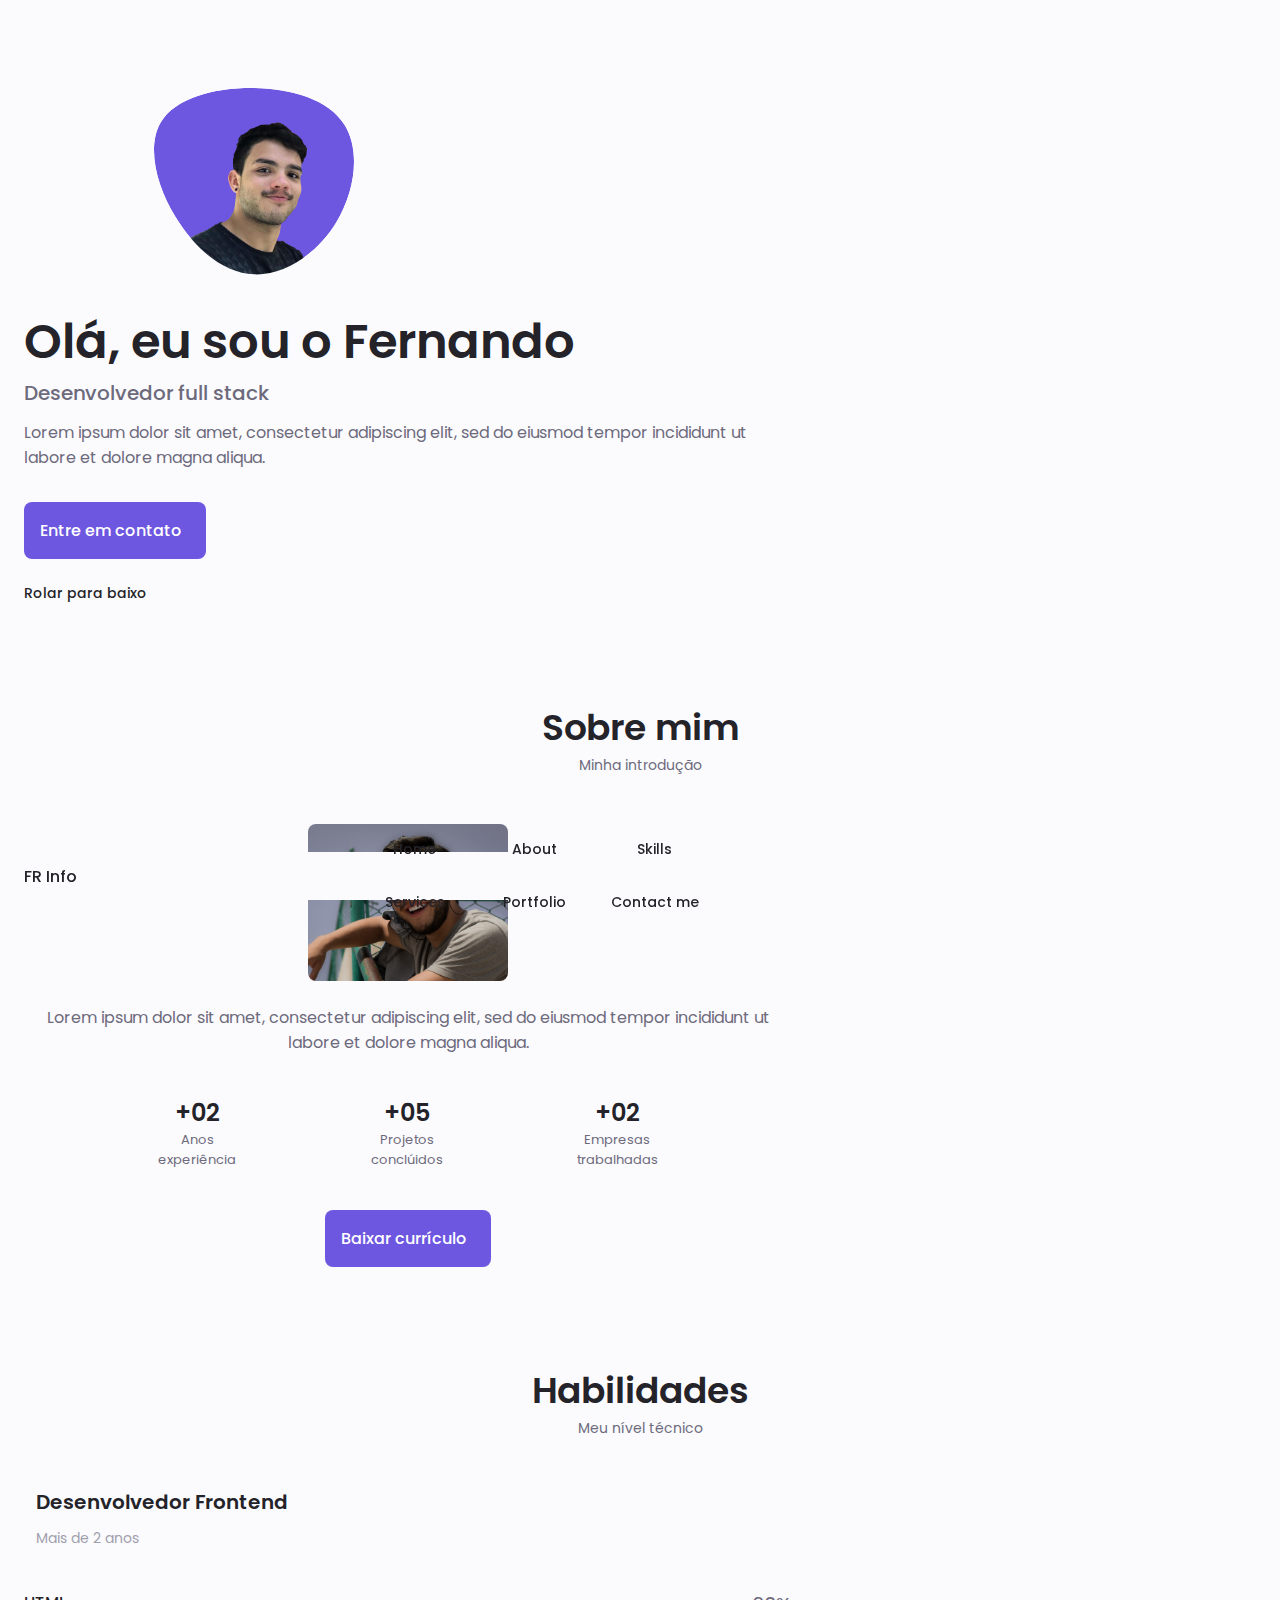
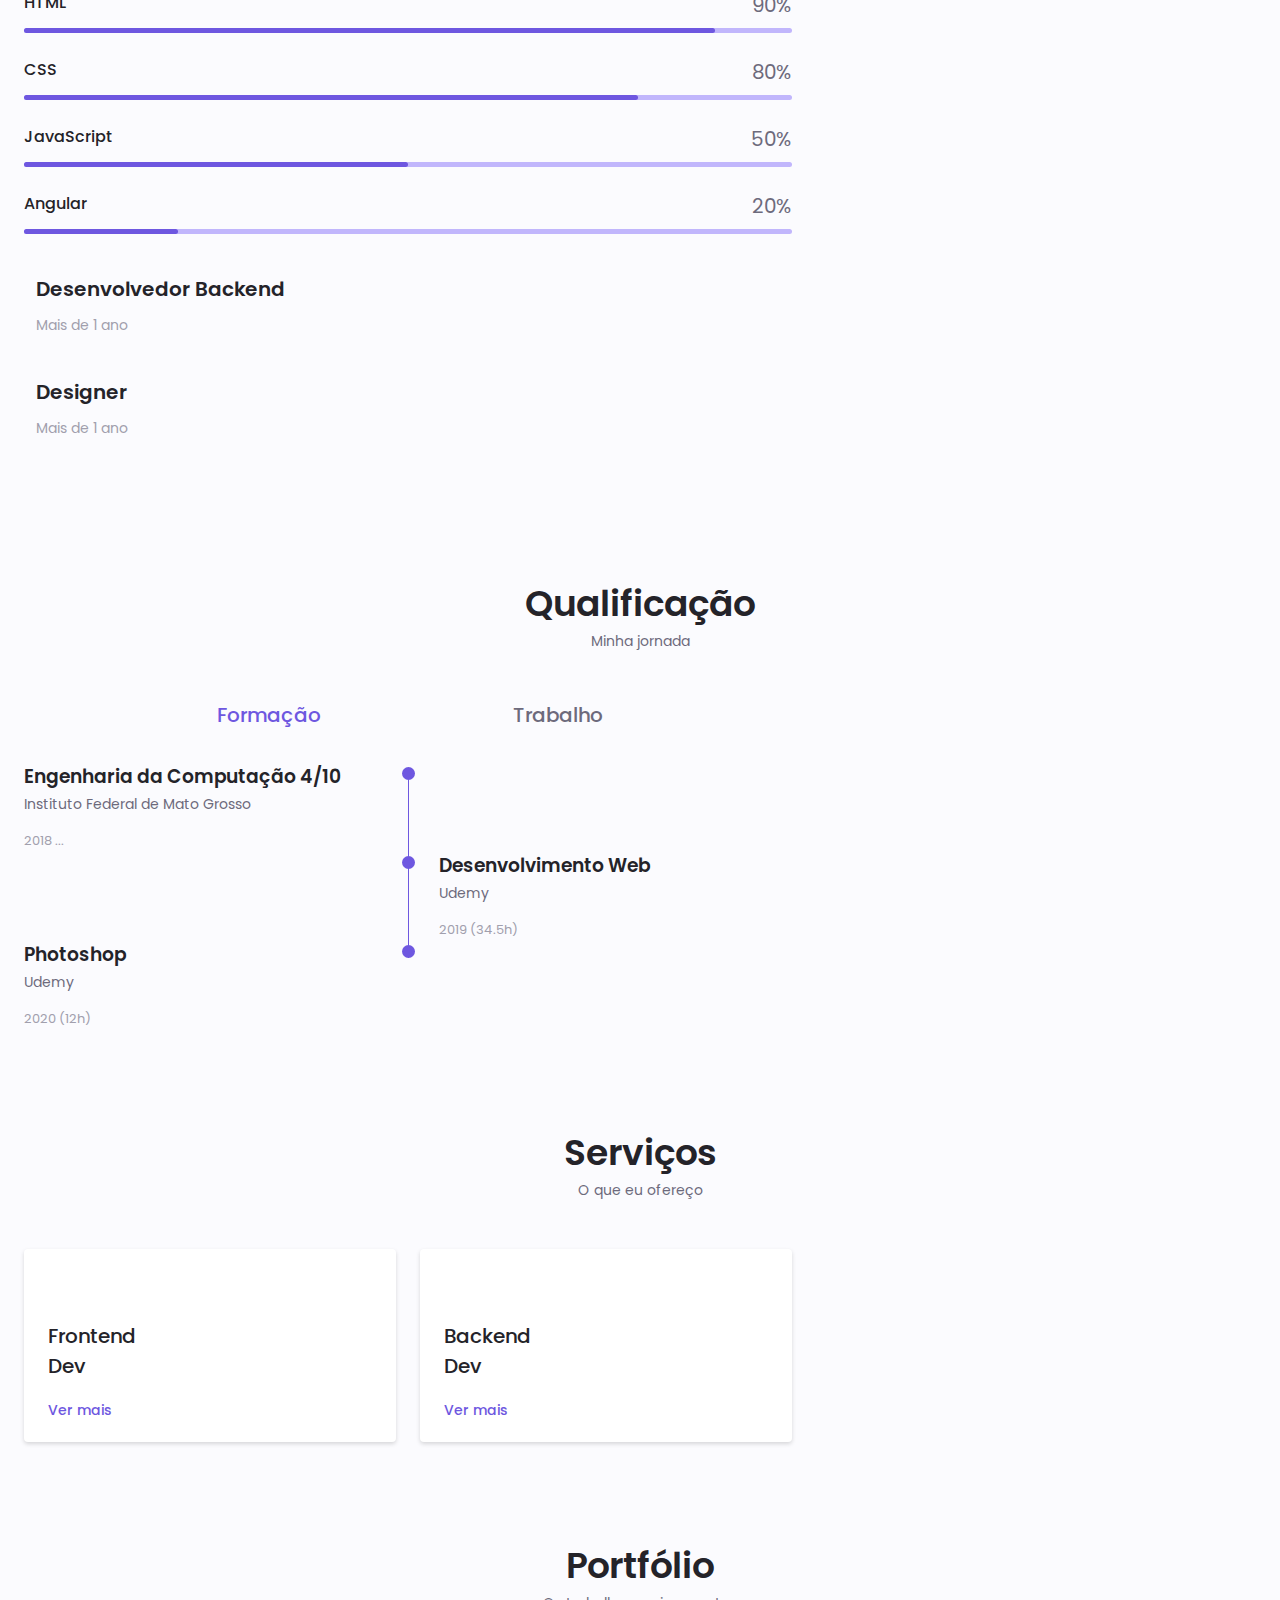
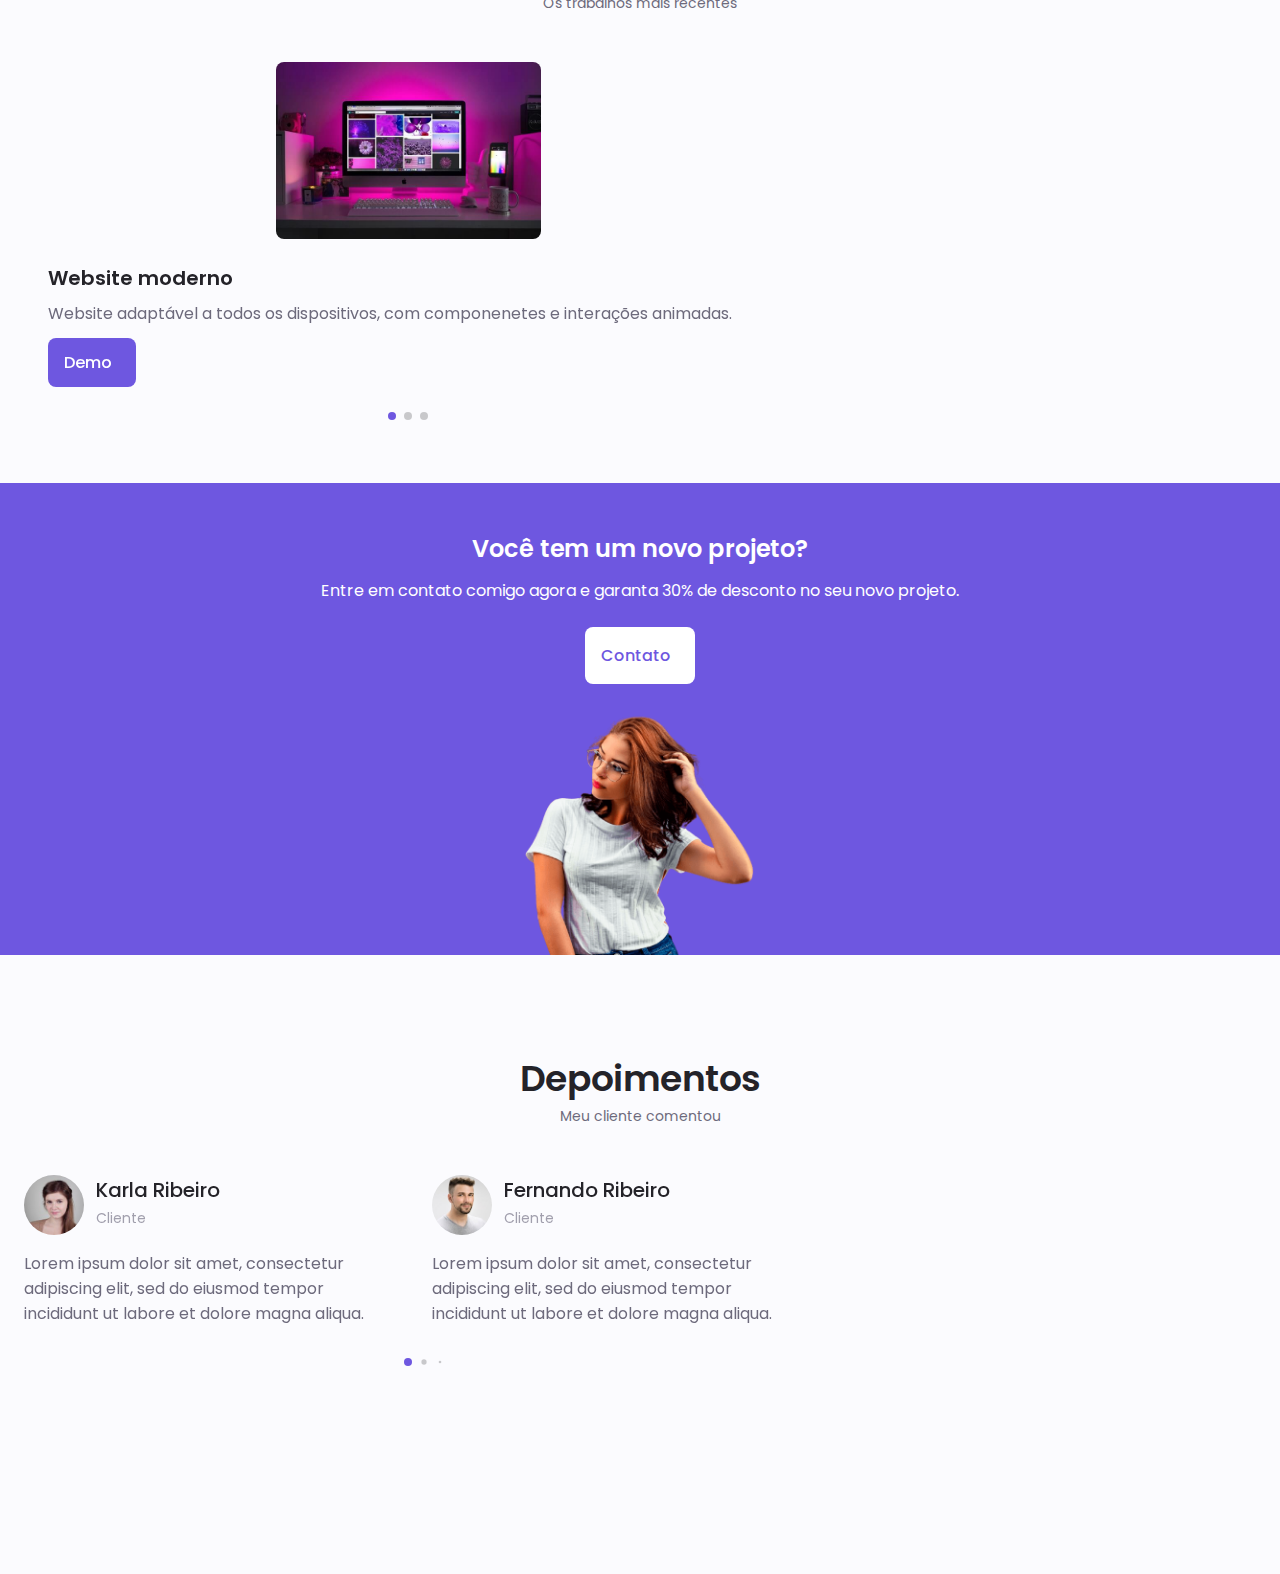
==== commit e16187d8: "Add testiomonial section" ====
--- a/index.html
+++ b/index.html
@@ -563,8 +563,80 @@
 
             <!--==================== TESTIMONIAL ====================-->
             <section class="testimonial section">
+                <h2 class="section__title">Depoimentos</h2>
+                <span class="section__subtitle">Meu cliente comentou</span>
                 
-
+                <div class="testimonial__container container swiper-container">
+                    <div class="swiper-wrapper">
+                        <!--==================== TESTIMONIAL 1 ====================-->
+                        <div class="testimonial__content swiper-slide">
+                            <div class="testimonial__data">
+                                <div class="testimonial__header">
+                                    <img src="assets/img/testimonial1.jpg" alt="" class="testimonial__img">
+                                    <div>
+                                        <h3 class="testimonial__name">Karla Ribeiro</h3>
+                                        <span class="testimonial__client">Cliente</span>
+                                    </div>
+                                </div>
+                                <div>
+                                    <i class="uil uil-star testimonial__icon-star"></i>
+                                    <i class="uil uil-star testimonial__icon-star"></i>
+                                    <i class="uil uil-star testimonial__icon-star"></i>
+                                    <i class="uil uil-star testimonial__icon-star"></i>
+                                    <i class="uil uil-star testimonial__icon-star"></i>
+                                </div>
+                            </div>
+                            <p class="testimonial__description">
+                                Lorem ipsum dolor sit amet, consectetur adipiscing elit, sed do eiusmod tempor incididunt ut labore et dolore magna aliqua.
+                            </p>
+                        </div>
+                        <!--==================== TESTIMONIAL 2 ====================-->
+                        <div class="testimonial__content swiper-slide">
+                            <div class="testimonial__data">
+                                <div class="testimonial__header">
+                                    <img src="assets/img/testimonial2.jpg" alt="" class="testimonial__img">
+                                    <div>
+                                        <h3 class="testimonial__name">Fernando Ribeiro</h3>
+                                        <span class="testimonial__client">Cliente</span>
+                                    </div>
+                                </div>
+                                <div>
+                                    <i class="uil uil-star testimonial__icon-star"></i>
+                                    <i class="uil uil-star testimonial__icon-star"></i>
+                                    <i class="uil uil-star testimonial__icon-star"></i>
+                                    <i class="uil uil-star testimonial__icon-star"></i>
+                                    <i class="uil uil-star testimonial__icon-star"></i>
+                                </div>
+                            </div>
+                            <p class="testimonial__description">
+                                Lorem ipsum dolor sit amet, consectetur adipiscing elit, sed do eiusmod tempor incididunt ut labore et dolore magna aliqua.
+                            </p>
+                        </div>
+                        <!--==================== TESTIMONIAL 3 ====================-->
+                        <div class="testimonial__content swiper-slide">
+                            <div class="testimonial__data">
+                                <div class="testimonial__header">
+                                    <img src="assets/img/testimonial3.jpg" alt="" class="testimonial__img">
+                                    <div>
+                                        <h3 class="testimonial__name">Fernando Ribeiro</h3>
+                                        <span class="testimonial__client">Cliente</span>
+                                    </div>
+                                </div>
+                                <div>
+                                    <i class="uil uil-star testimonial__icon-star"></i>
+                                    <i class="uil uil-star testimonial__icon-star"></i>
+                                    <i class="uil uil-star testimonial__icon-star"></i>
+                                    <i class="uil uil-star testimonial__icon-star"></i>
+                                    <i class="uil uil-star testimonial__icon-star"></i>
+                                </div>
+                            </div>
+                            <p class="testimonial__description">
+                                Lorem ipsum dolor sit amet, consectetur adipiscing elit, sed do eiusmod tempor incididunt ut labore et dolore magna aliqua.
+                            </p>
+                        </div>                                                
+                    </div>
+                    <div class="swiper-pagination swiper-pagination-testimonial"></div>
+                </div>
             </section>
 
             <!--==================== CONTACT ME ====================-->
--- a/assets/css/styles.css
+++ b/assets/css/styles.css
@@ -778,8 +778,45 @@
      justify-self: center;
 }
 /*==================== TESTIMONIAL ====================*/
-
-
+.testimonial__data,
+.testimonial__header {
+    display: flex;
+}
+
+.testimonial__data {
+    justify-content: space-between;
+    margin-bottom: var(--mb-1);
+}
+
+.testimonial__img{
+    width: 60px;
+    height: 60px;
+    border-radius: 50%;
+    margin-right: var(--mb-0-75);
+}
+
+.testimonial__name{
+    font-size: var(--h3-font-size);
+    font-weight: var(--font-medium);
+}
+
+.testimonial__client{
+    font-size: var(--small-font-size);
+    color: var(--text-color-light);
+}
+
+.testimonial__description {
+    margin-bottom: var(--mb-2-5);
+}
+
+.testimonial__icon-star{
+    color: var(--first-color);
+}
+
+.swiper-container .swiper-pagination-testimonial{
+    bottom: 0;
+    
+}
 /*==================== CONTACT ME ====================*/
 
 
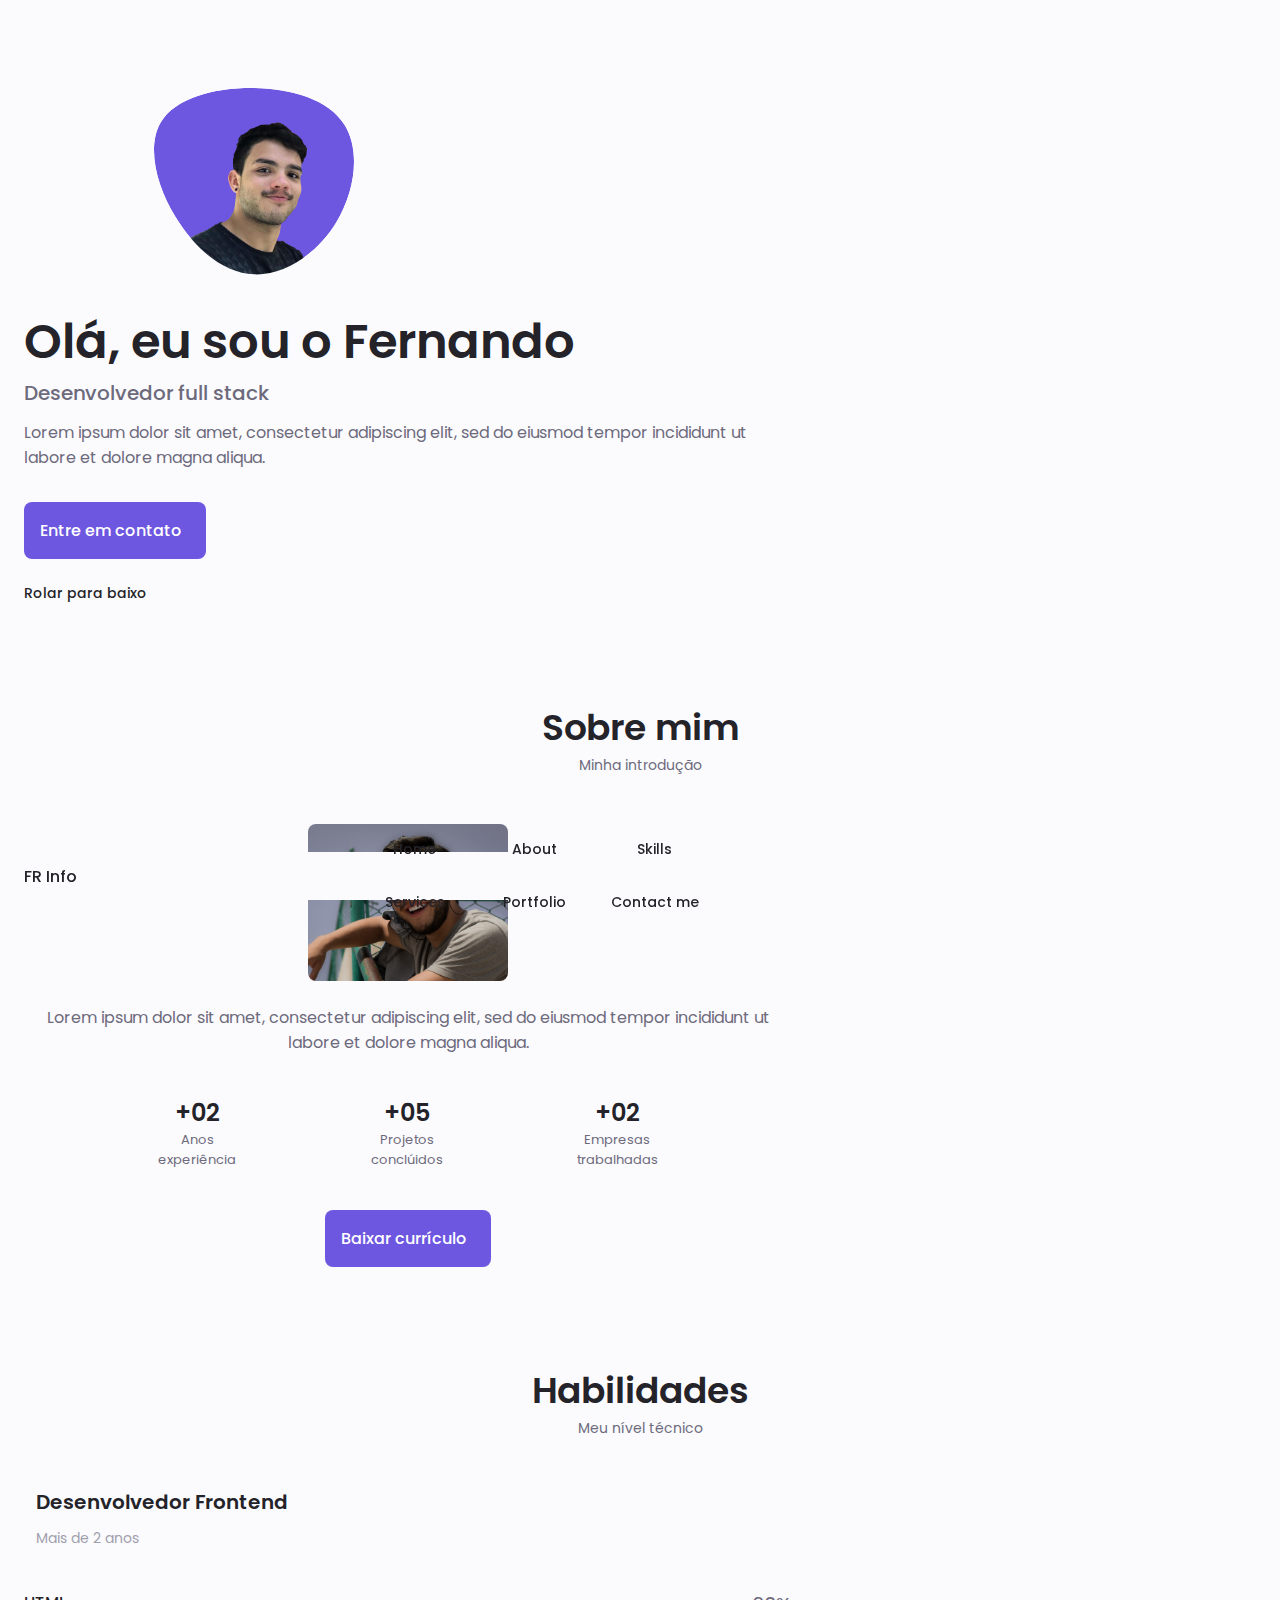
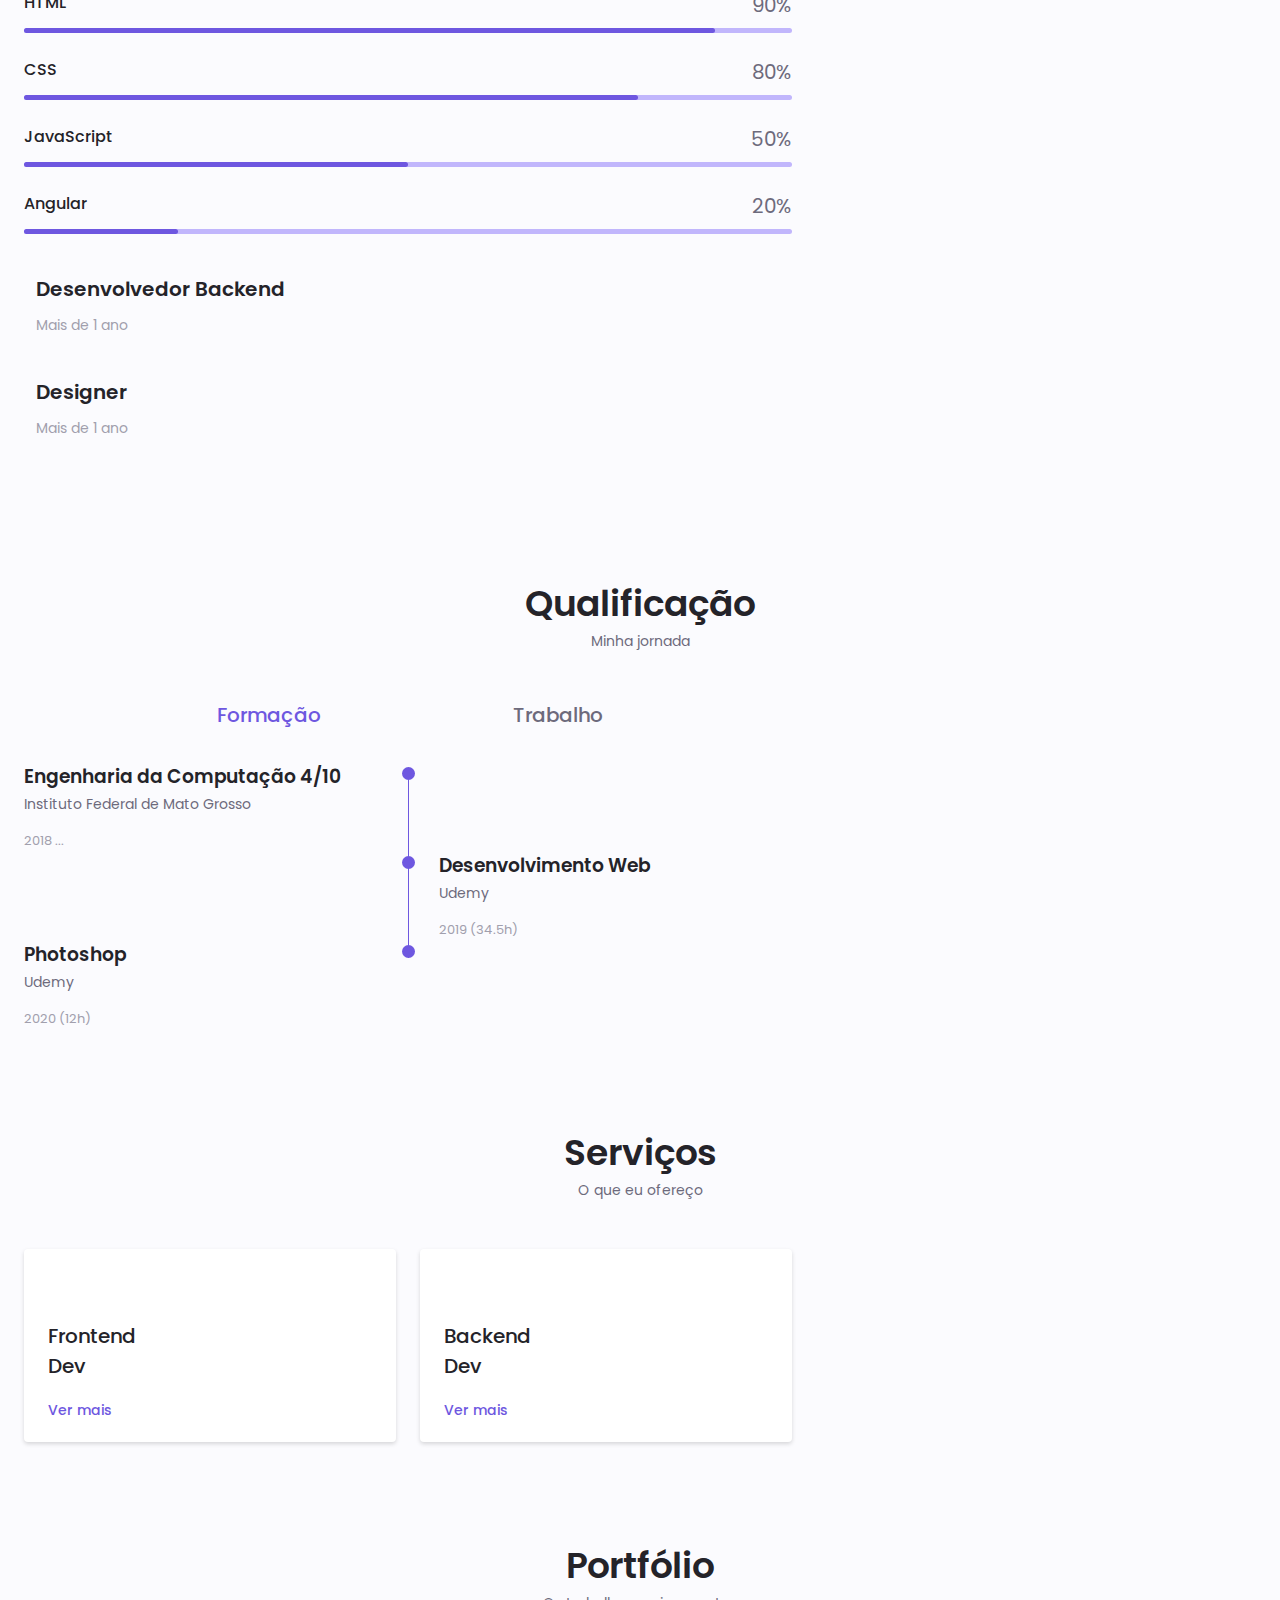
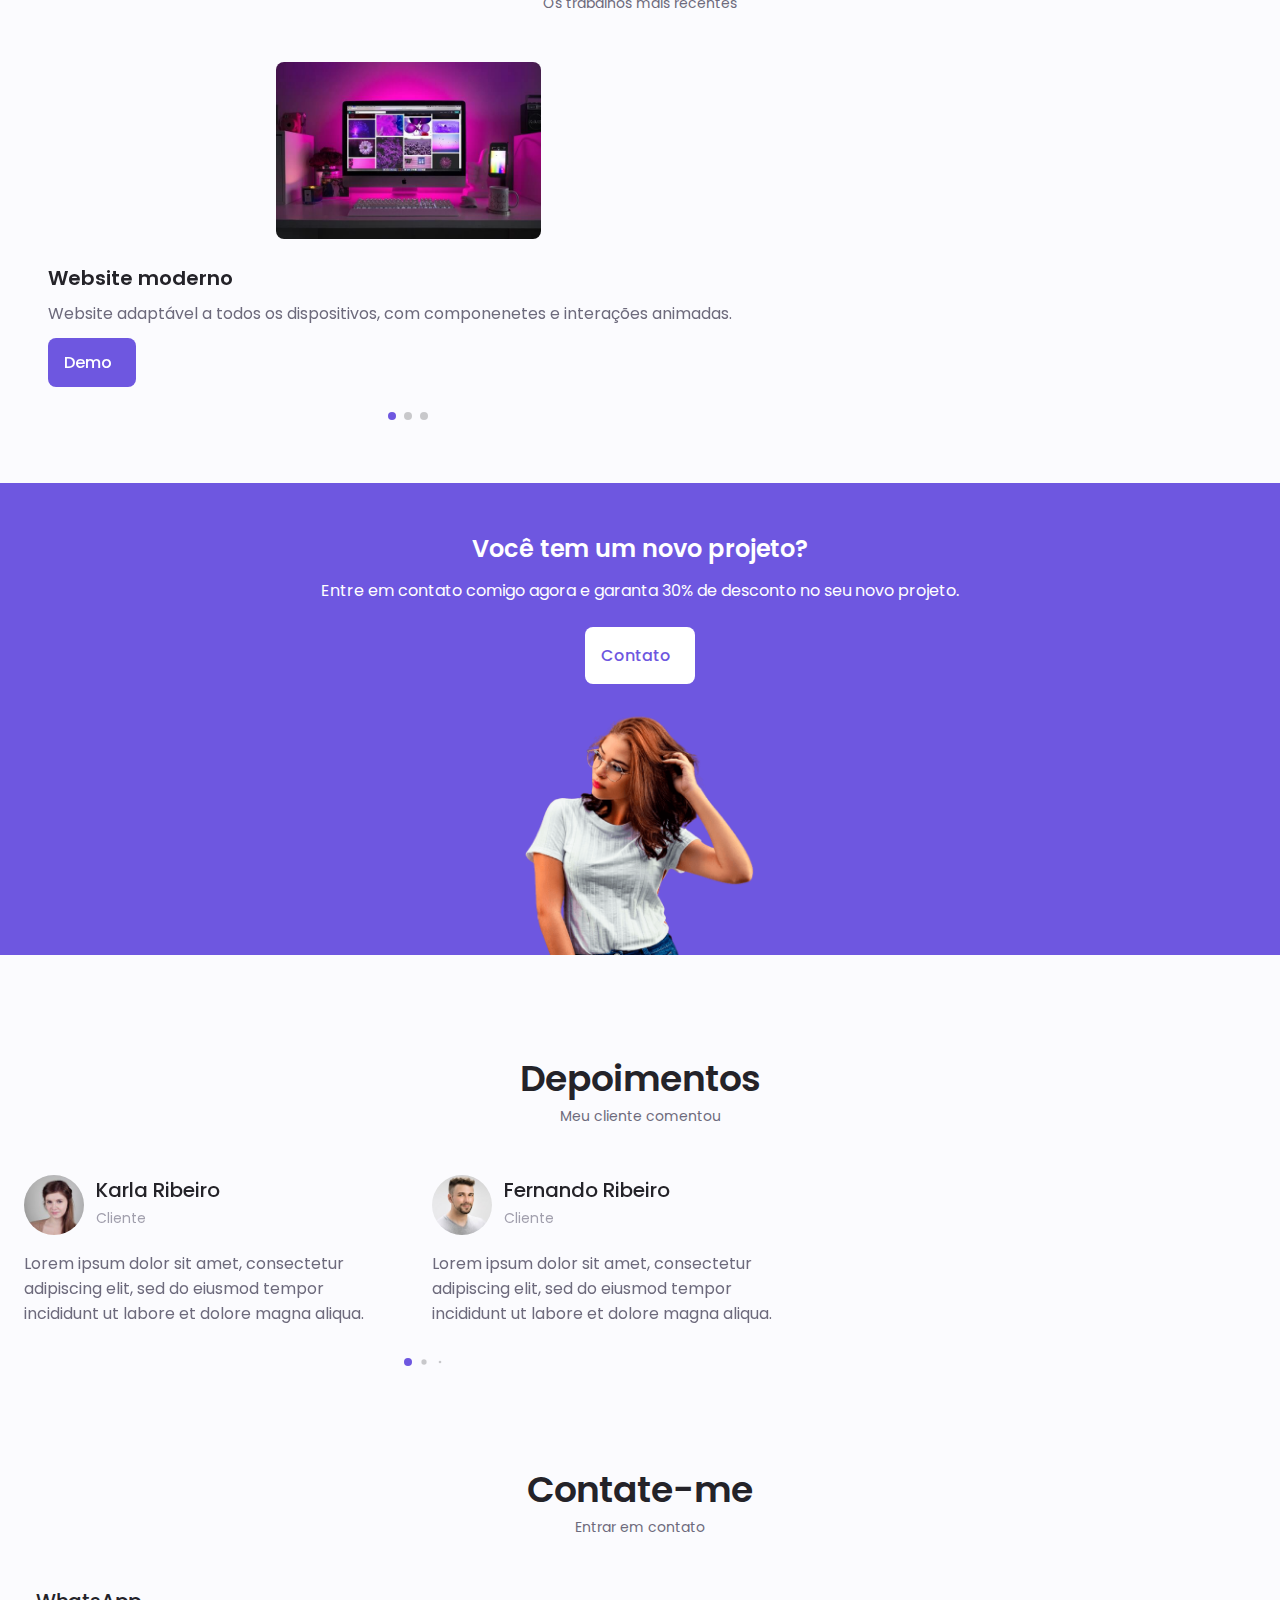
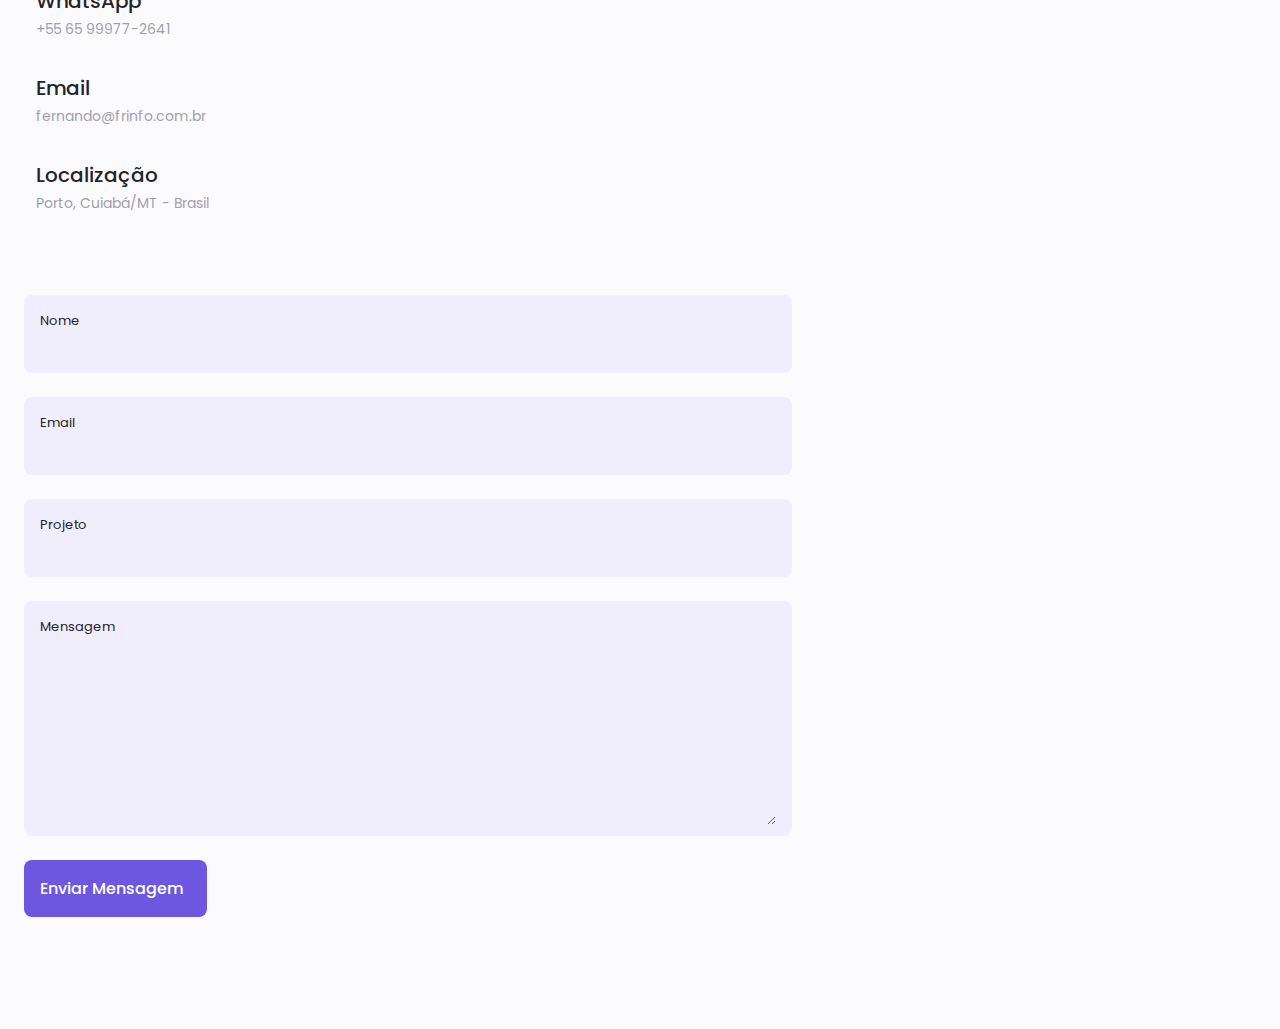
==== commit 1b40a3aa: "Add contact section" ====
--- a/index.html
+++ b/index.html
@@ -641,8 +641,66 @@
 
             <!--==================== CONTACT ME ====================-->
             <section class="contact section" id="contact">
-
-
+                <h2 class="section__title">Contate-me</h2>
+                <span class="section__subtitle">Entrar em contato</span>
+
+                <div class="contact__container container grid">
+                    <div>
+                        <div class="contact__information">
+                            <i class="uil uil-whatsapp contact__icon"></i>
+
+                            <div>
+                                <h3 class="contact__title">WhatsApp</h3>
+                                <span class="contact__subtitle">+55 65 99977-2641</span>
+                            </div>
+                        </div>
+
+                        <div class="contact__information">
+                            <i class="ui uil-envelope contact__icon"></i>
+
+                            <div>
+                                <h3 class="contact__title">Email</h3>
+                                <span class="contact__subtitle">fernando@frinfo.com.br</span>
+                            </div>
+                        </div>
+
+                        <div class="contact__information">
+                            <i class="ui uil-map-marker contact__icon"></i>
+
+                            <div>
+                                <h3 class="contact__title">Localização</h3>
+                                <span class="contact__subtitle">Porto, Cuiabá/MT - Brasil</span>
+                            </div>
+                        </div>
+                    </div>
+
+                    <form action="" class="contact__form grid">
+                        <div class="contact__inputs grid">
+                            <div class="contact__content">
+                                <label for="" class="contact__label">Nome</label>
+                                <input type="text" class="contact__input">
+                            </div>
+                            <div class="contact__content">
+                                <label for="" class="contact__label">Email</label>
+                                <input type="email" class="contact__input">
+                            </div>
+                        </div>
+                        <div class="contact__content">
+                            <label for="" class="contact__label">Projeto</label>
+                            <input type="text" class="contact__input">
+                        </div>
+                        <div class="contact__content">
+                            <label for="" class="contact__label">Mensagem</label>
+                            <textarea name="" id="" cols="0" rows="7" class="contact__input"></textarea>
+                        </div>
+                        <div>
+                            <a href="" class="button button--flex">
+                                Enviar Mensagem
+                                <i class="uil uil-message button__icon"></i>
+                            </a>
+                        </div>
+                    </form>
+                </div>
             </section>
         </main>
 
--- a/assets/css/styles.css
+++ b/assets/css/styles.css
@@ -815,10 +815,56 @@
 
 .swiper-container .swiper-pagination-testimonial{
     bottom: 0;
-    
+
 }
 /*==================== CONTACT ME ====================*/
-
+.contact__container {
+    row-gap: 3rem;
+}
+
+.contact__information{
+    display: flex;
+    margin-bottom: var(--mb-2);
+}
+
+.contact__icon{
+    font-size: 2rem;
+    color: var(--first-color);
+    margin-right: var(--mb-0-75);
+}
+
+.contact__title{
+    font-size: var(--h3-font-size);
+    font-weight: var(--font-medium);
+}
+
+.contact__subtitle{
+    font-size: var(--small-font-size);
+    color: var(--text-color-light);
+}
+
+.contact__content {
+    background-color: var(--input-color);
+    border-radius: .5rem;
+    padding: .75rem 1rem .25rem;
+}
+
+.contact__label{
+    font-size: var(--smaller-font-size);
+    color: var(--title-color);
+}
+
+.contact__input {
+    width: 100%;
+    background-color: var(--input-color);
+    color: var(--text-color);
+    font-family: var(--body-font);
+    font-size: var(--normal-font-size);
+    border: none;
+    outline: none;
+    padding: .25rem .5rem .5rem 0;
+
+}
 
 /*==================== FOOTER ====================*/
 
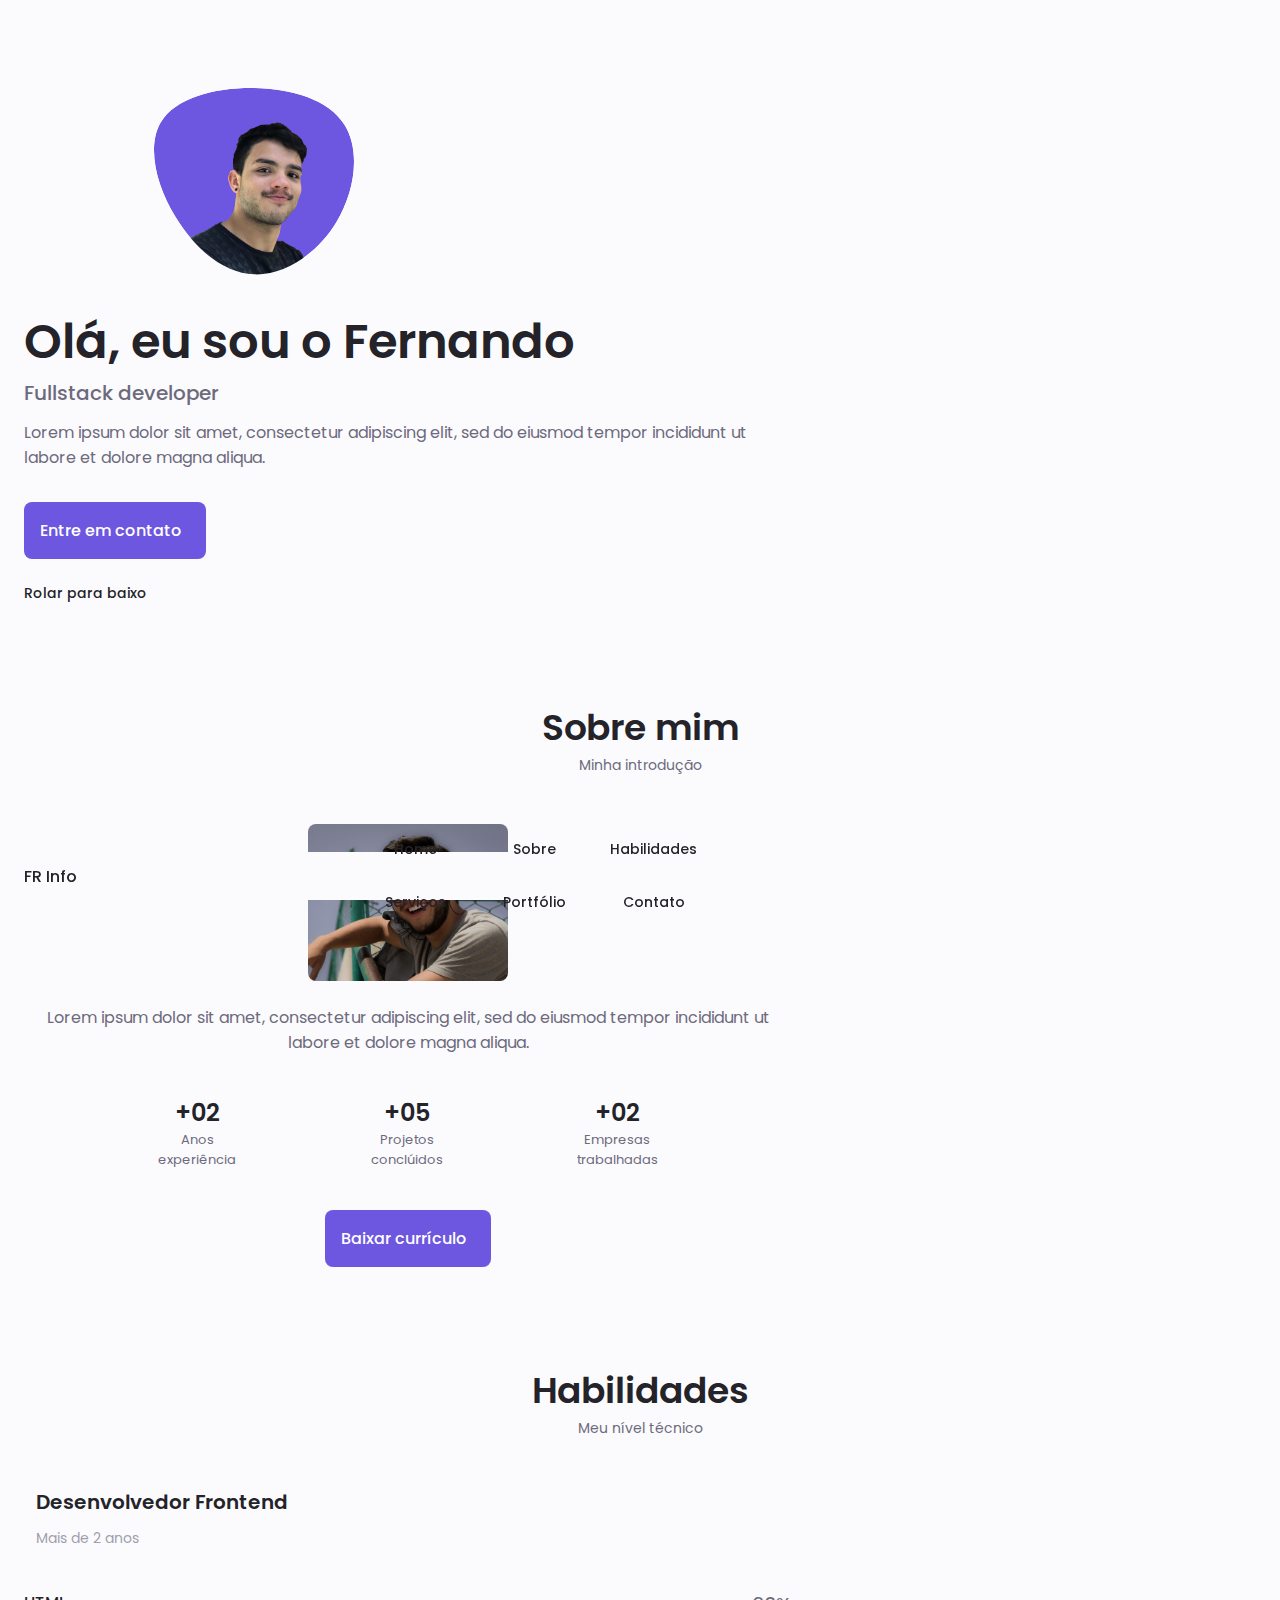
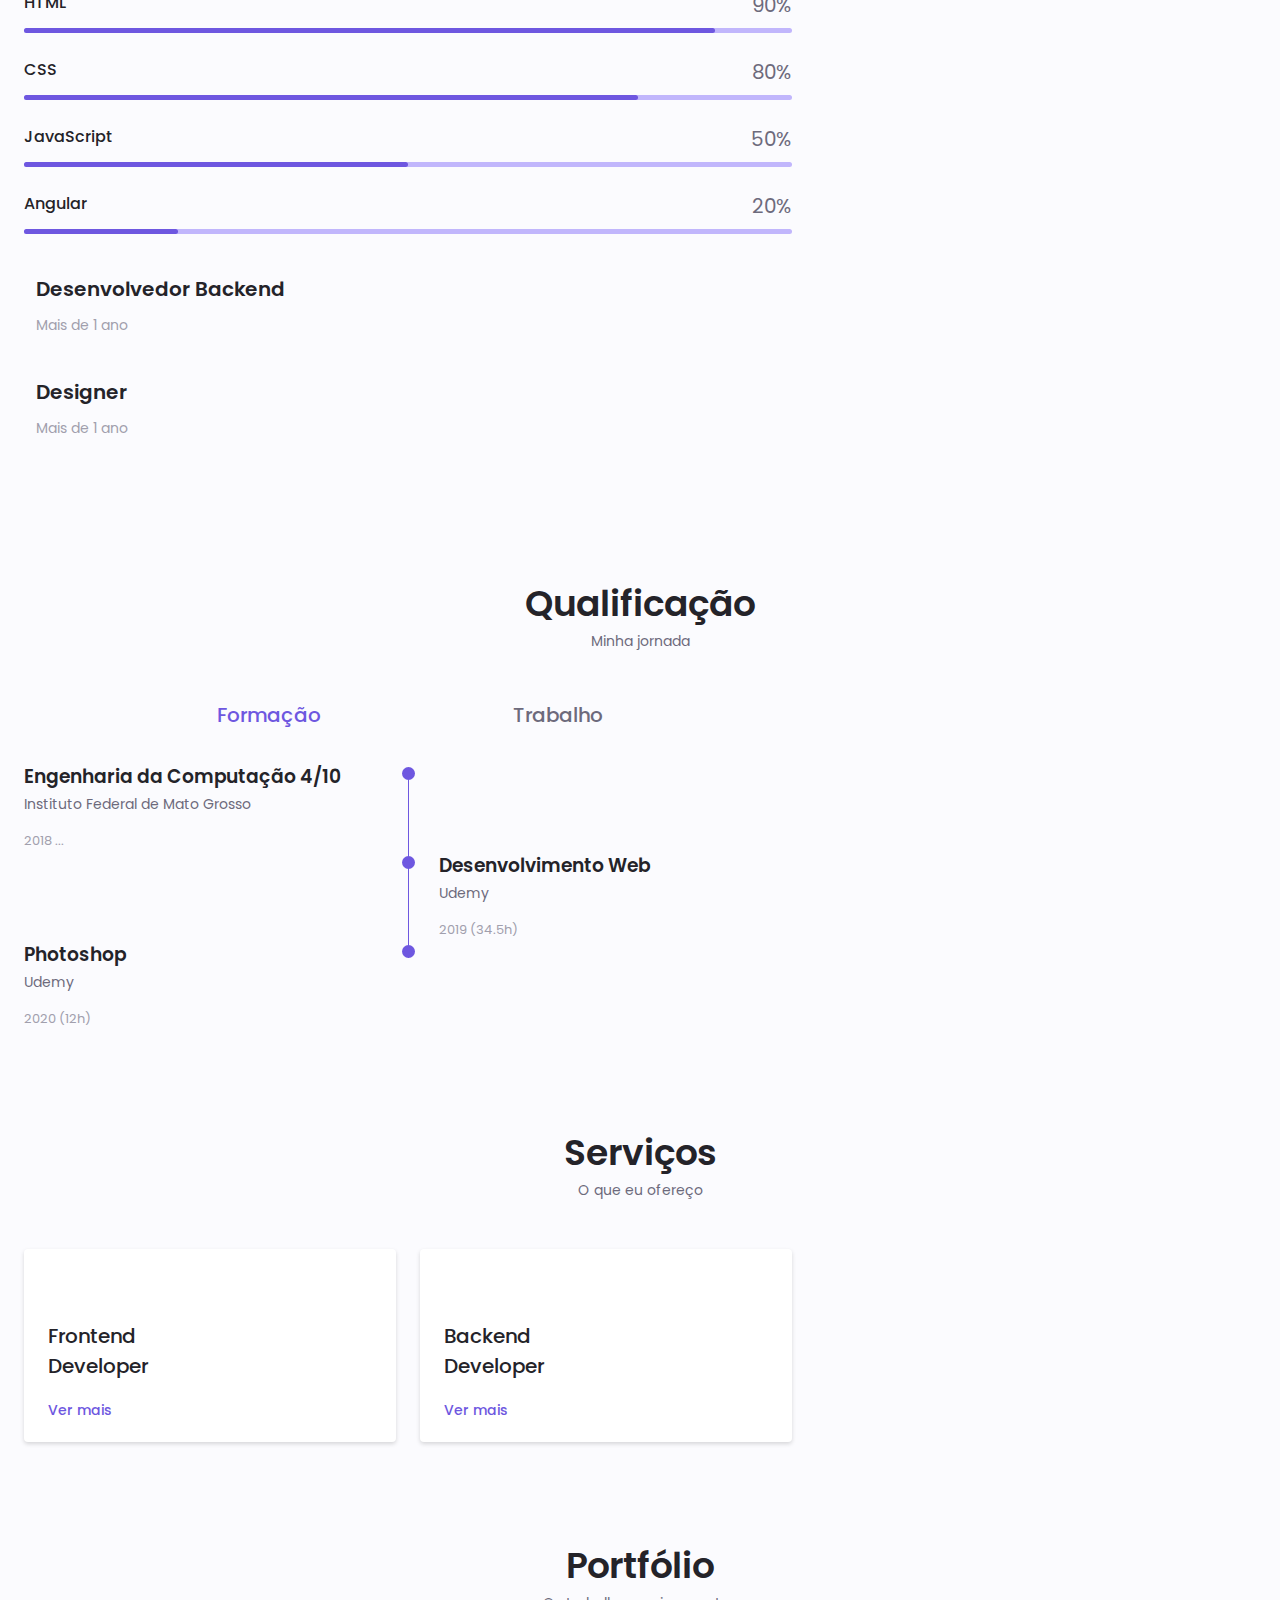
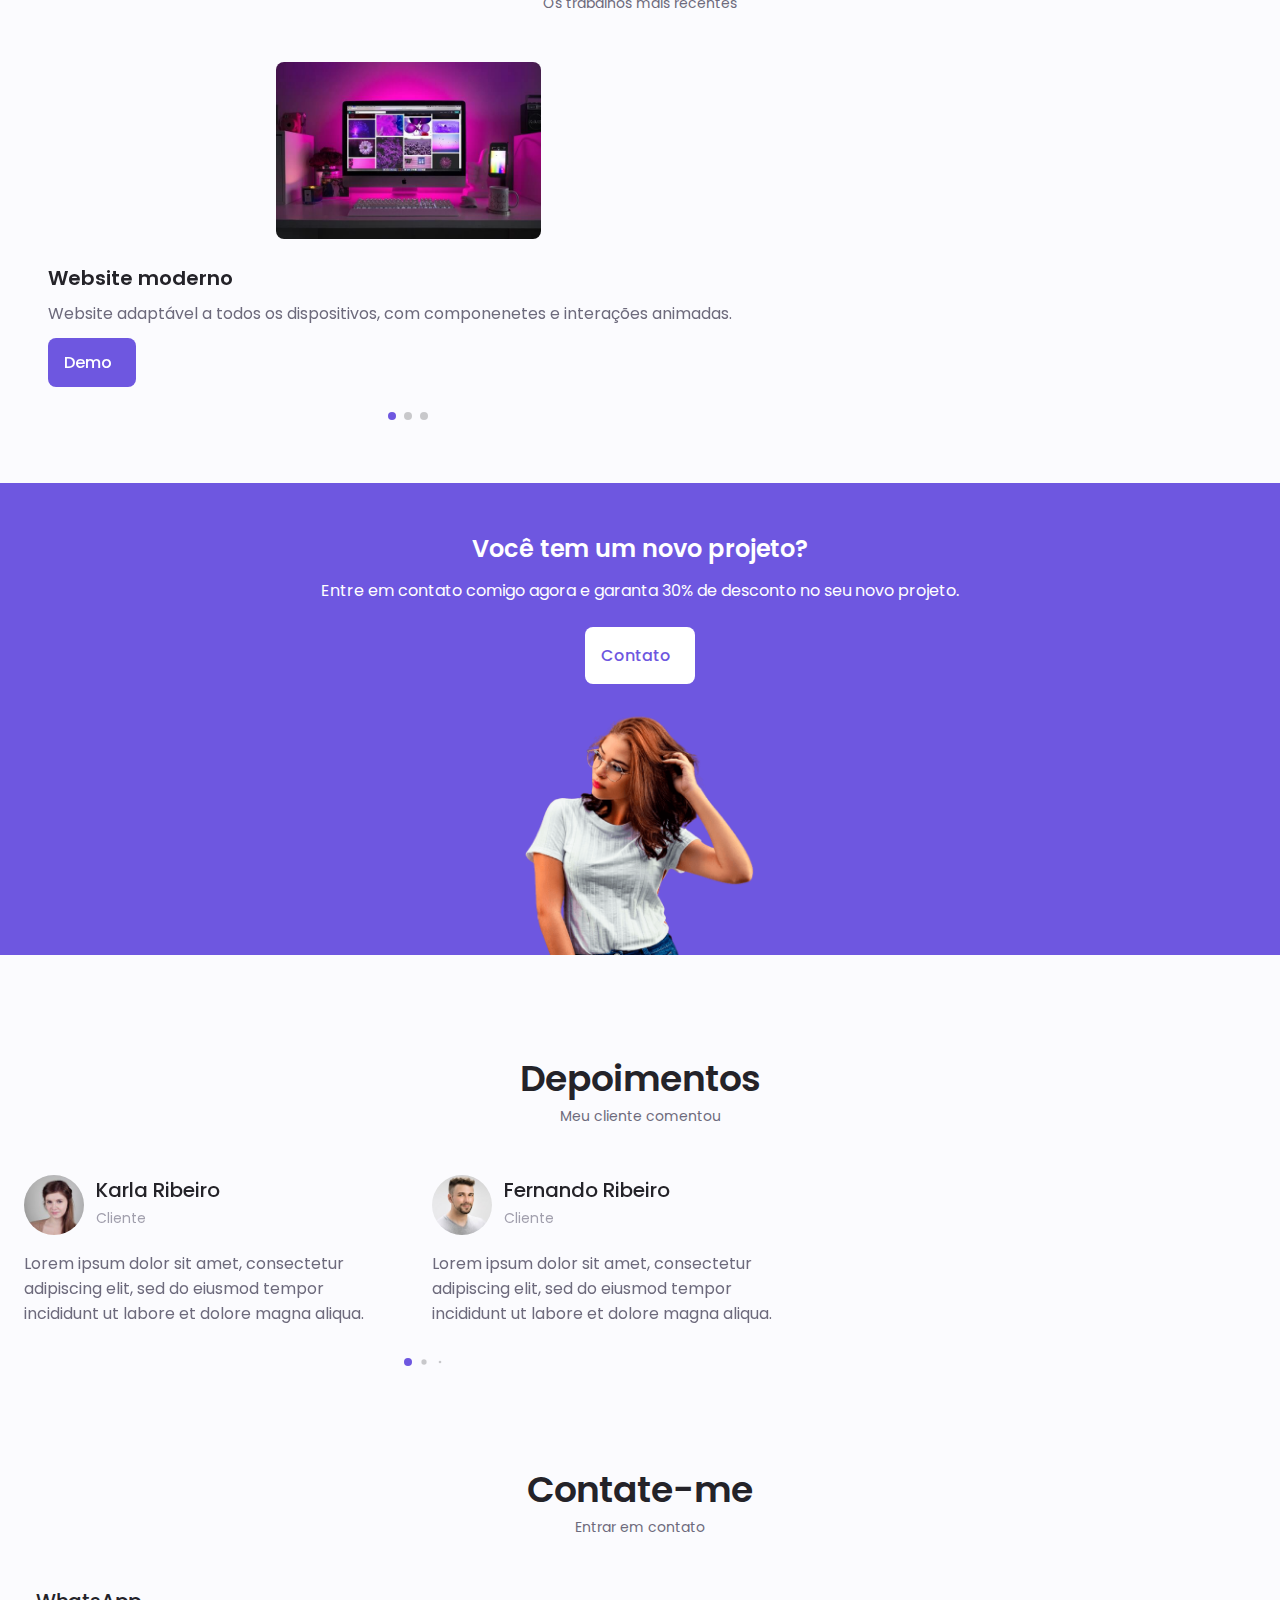
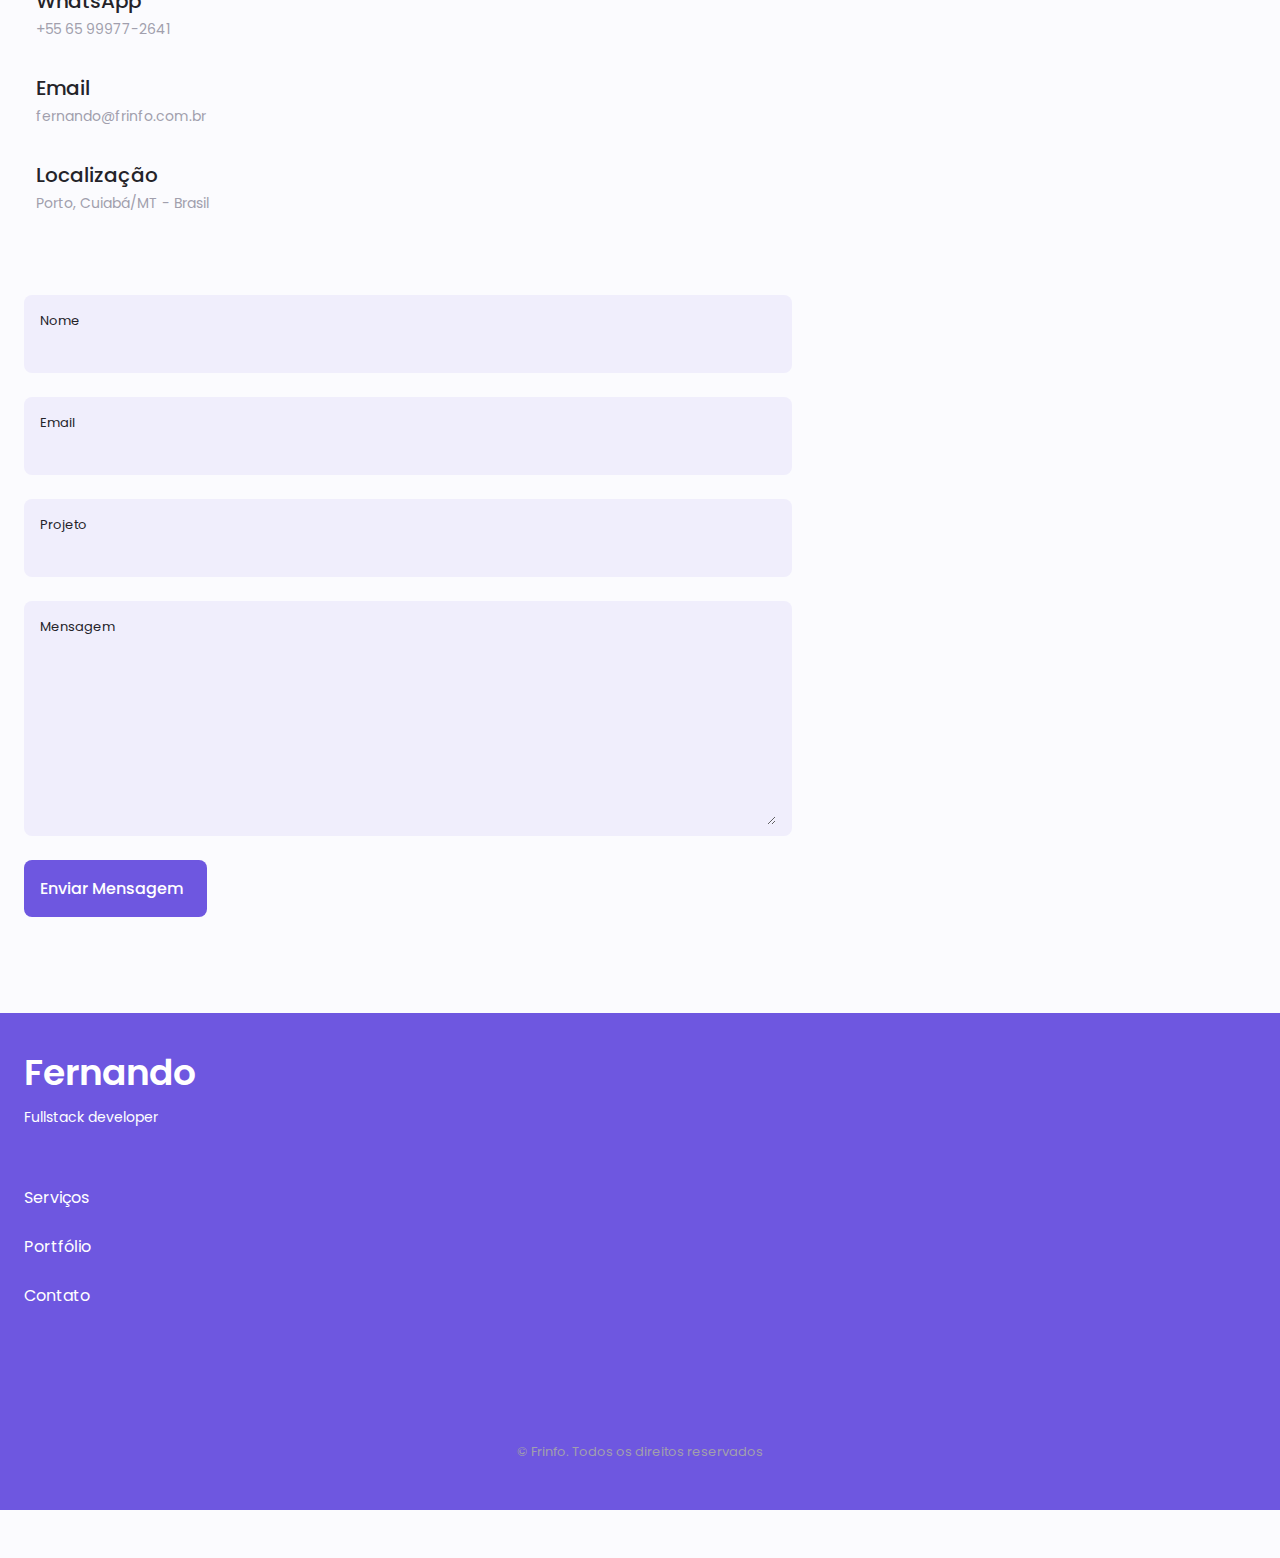
==== commit 45dd6656: "Add footer" ====
--- a/index.html
+++ b/index.html
@@ -29,27 +29,27 @@
                         </li>
                         <li class="nav__item">
                             <a href="#about" class="nav__link">
-                                <i class="uil uil-user nav__icon"></i> About
+                                <i class="uil uil-user nav__icon"></i> Sobre
                             </a>
                         </li>
                         <li class="nav__item">
                             <a href="#skills" class="nav__link">
-                                <i class="uil uil-file-alt nav__icon"></i> Skills
+                                <i class="uil uil-file-alt nav__icon"></i> Habilidades
                             </a>
                         </li>
                         <li class="nav__item">
                             <a href="#services" class="nav__link">
-                                <i class="uil uil-briefcase-alt nav__icon"></i> Services
+                                <i class="uil uil-briefcase-alt nav__icon"></i> Serviços
                             </a>
                         </li>
                         <li class="nav__item">
                             <a href="#portfolio" class="nav__link">
-                                <i class="uil uil-scenery nav__icon"></i> Portfolio
+                                <i class="uil uil-scenery nav__icon"></i> Portfólio
                             </a>
                         </li>
                         <li class="nav__item">
                             <a href="#contact" class="nav__link">
-                                <i class="uil uil-message nav__icon"></i> Contact me
+                                <i class="uil uil-message nav__icon"></i> Contato
                             </a>
                         </li>
                         <i class="uil uil-times nav__close" id="nav-close"></i>
@@ -99,7 +99,7 @@
                         </div>
                         <div class="home__data">
                             <h1 class="home__title">Olá, eu sou o Fernando</h1>
-                            <h3 class="home__subtitle">Desenvolvedor full stack</h3>
+                            <h3 class="home__subtitle">Fullstack developer</h3>
                             <p class="home__description">Lorem ipsum dolor sit amet, consectetur adipiscing elit, sed do eiusmod tempor incididunt ut labore et dolore magna aliqua.</p>
                             <a href="#contact" class="button button--flex">
                                 Entre em contato <i class="uil uil-message button__icon"></i>
@@ -419,7 +419,7 @@
                     <div class="services__content">
                         <div>
                             <i class="uil uil-web-grid services__icon"></i>
-                            <h3 class="services__title">Frontend <br> Dev </h3>
+                            <h3 class="services__title">Frontend <br> Developer </h3>
                         </div>
                         <span class="button button--flex button--small button--link services__button">
                             Ver mais 
@@ -428,7 +428,7 @@
 
                         <div class="services__modal">
                             <div class="services__modal-content">
-                                <h4 class="services__modal-title">Frontend <br> Dev</h4>
+                                <h4 class="services__modal-title">Frontend <br> Developer</h4>
                                 <i class="uil uil-times services__modal-close"></i>
 
                                 <ul class="services__modal-services grid">
@@ -452,7 +452,7 @@
                     <div class="services__content">
                         <div>
                             <i class="uil uil-arrow services__icon"></i>
-                            <h3 class="services__title">Backend <br> Dev</h3>
+                            <h3 class="services__title">Backend <br> Developer</h3>
                         </div>
                         <span class="button button--flex button--small button--link services__button">
                             Ver mais 
@@ -461,7 +461,7 @@
 
                         <div class="services__modal">
                             <div class="services__modal-content">
-                                <h4 class="services__modal-title">Backend <br> Dev </h4>
+                                <h4 class="services__modal-title">Backend <br> Developer</h4>
                                 <i class="uil uil-times services__modal-close"></i>
 
                                 <ul class="services__modal-services grid">
@@ -706,8 +706,37 @@
 
         <!--==================== FOOTER ====================-->
         <footer class="footer">
-
-            
+            <div class="footer__bg">
+                <div class="footer__container container grid">
+                    <div>
+                        <h1 class="footer__title">Fernando</h1>
+                        <span class="footer__subtitle">Fullstack developer</span>
+                    </div>
+
+                    <ul class="footer__links">
+                        <li>
+                            <a href="#services" class="footer__link">Serviços</a>
+                        </li>                        <li>
+                            <a href="#portfolio" class="footer__link">Portfólio</a>
+                        </li>                        <li>
+                            <a href="#contact" class="footer__link">Contato</a>
+                        </li>
+                    </ul>
+
+                    <div class="footer__socials">
+                        <a href="https://www.facebook.com/soucafageste" target="_blank" class="footer__social">
+                            <i class="uil uil-facebook"></i>
+                        </a>
+                        <a href="https://instagram.com/nandorconde" target="_blank" class="footer__social">
+                            <i class="uil uil-instagram"></i>
+                        </a>
+                        <a href="https://twitter.com/nandoribeiroh" target="_blank" class="footer__social">
+                            <i class="uil uil-twitter-alt"></i>
+                        </a>
+                    </div>
+                </div>
+                <p class="footer__copy">&#169; Frinfo. Todos os direitos reservados</p>
+            </div>
         </footer>
         
         <!--==================== SCROLL TOP ====================-->
--- a/assets/css/styles.css
+++ b/assets/css/styles.css
@@ -867,8 +867,60 @@
 }
 
 /*==================== FOOTER ====================*/
-
-
+.footer {
+    padding-top: 2rem;
+}
+
+.footer__container {
+    row-gap: 3.5rem;
+}
+
+.footer__bg{
+    background-color: var(--first-color-second);
+    padding: 2rem 0 3rem;
+}
+
+.footer__title{
+    font-size:  var(--h1-font-size);
+    margin-bottom: var(--mb-0-25);
+}
+
+.footer__subtitle{
+    font-size: var(--small-font-size);
+}
+
+.footer__links {
+    display: flex;
+    flex-direction: column;
+    row-gap: 1.5rem;
+}
+
+.footer__link:hover {
+    color: var(--first-color-lighter);
+}
+
+.footer__social{
+    font-size: 1.25rem;
+    margin-right: var(--mb-1-5);
+}
+
+.footer__social:hover {
+    color:var(--first-color-lighter);
+}
+
+.footer__copy {
+    font-size: var(--smaller-font-size);
+    text-align: center;
+    color: var(--text-color-light);
+    margin-top: var(--mb-3);
+}
+
+.footer__title,
+.footer__subtitle,
+.footer__link,
+.footer__social{
+    color: #FFF;
+}
 /*========== SCROLL UP ==========*/
 
 
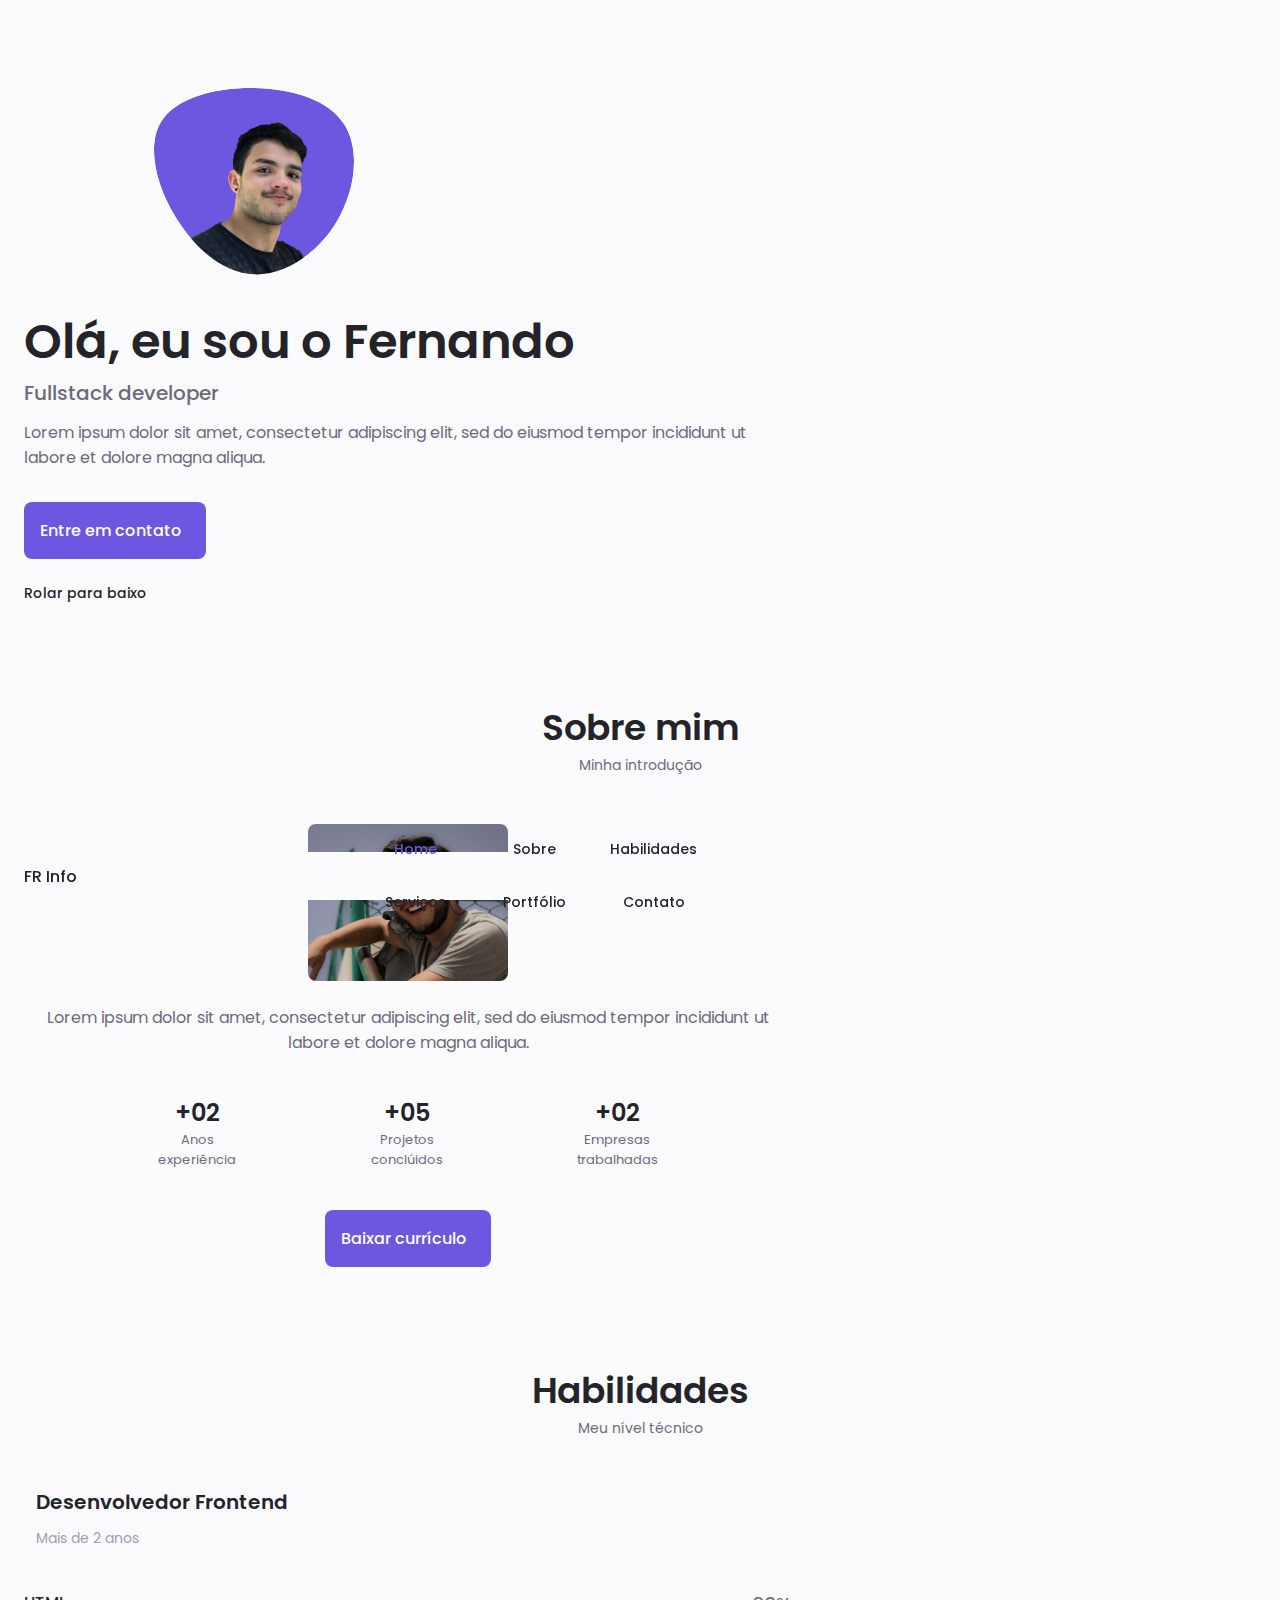
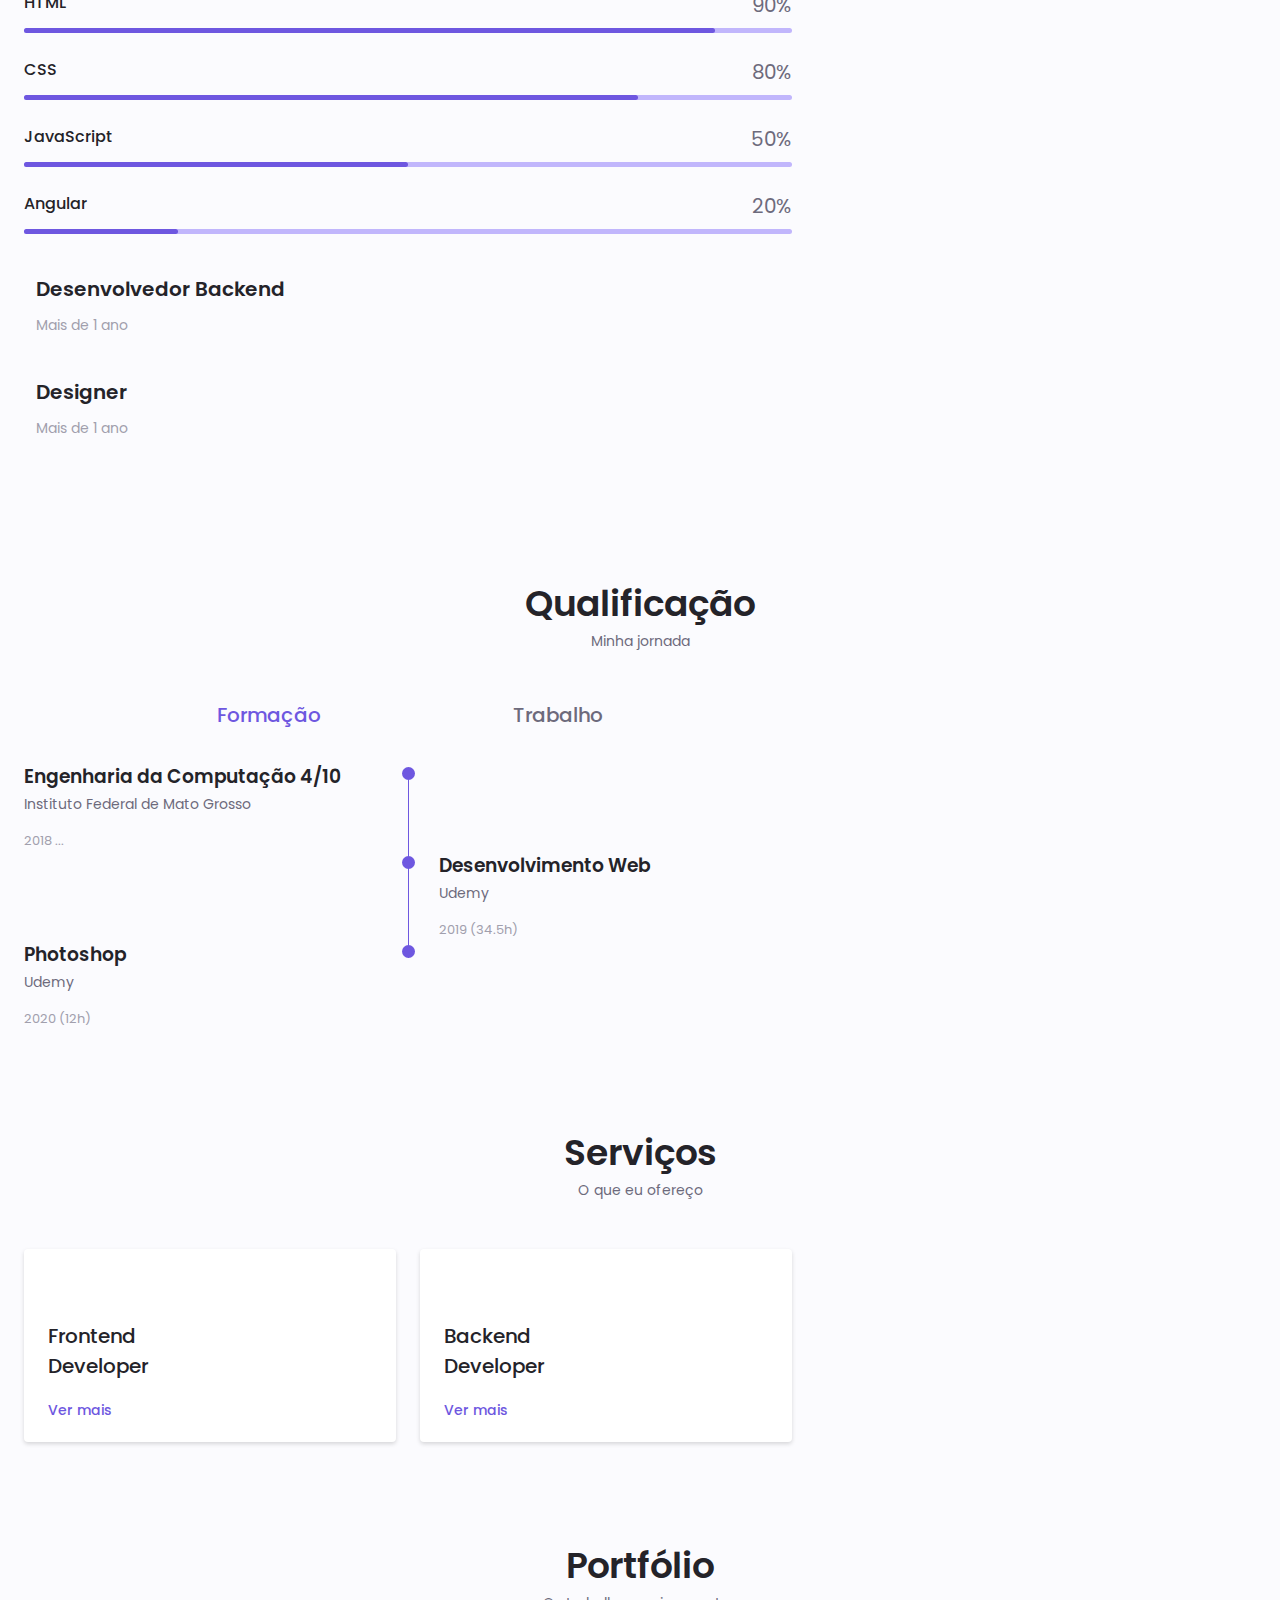
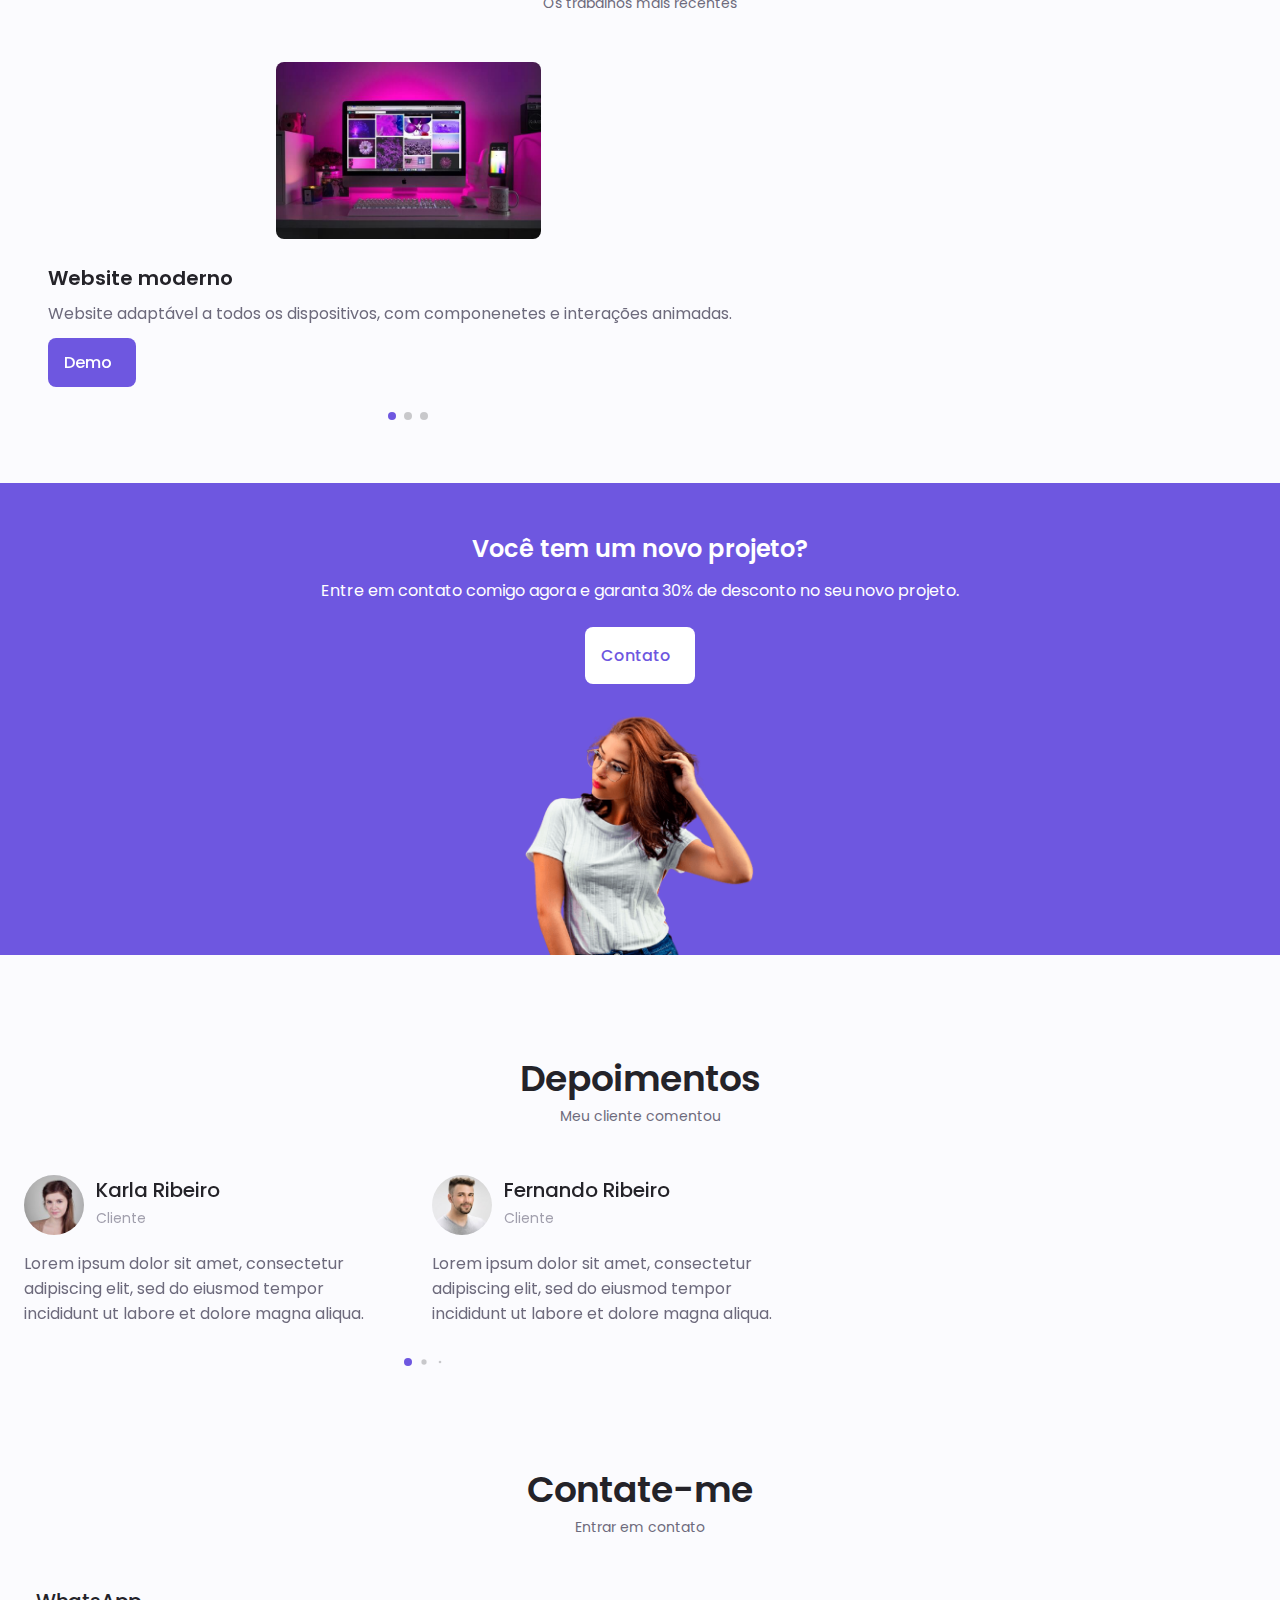
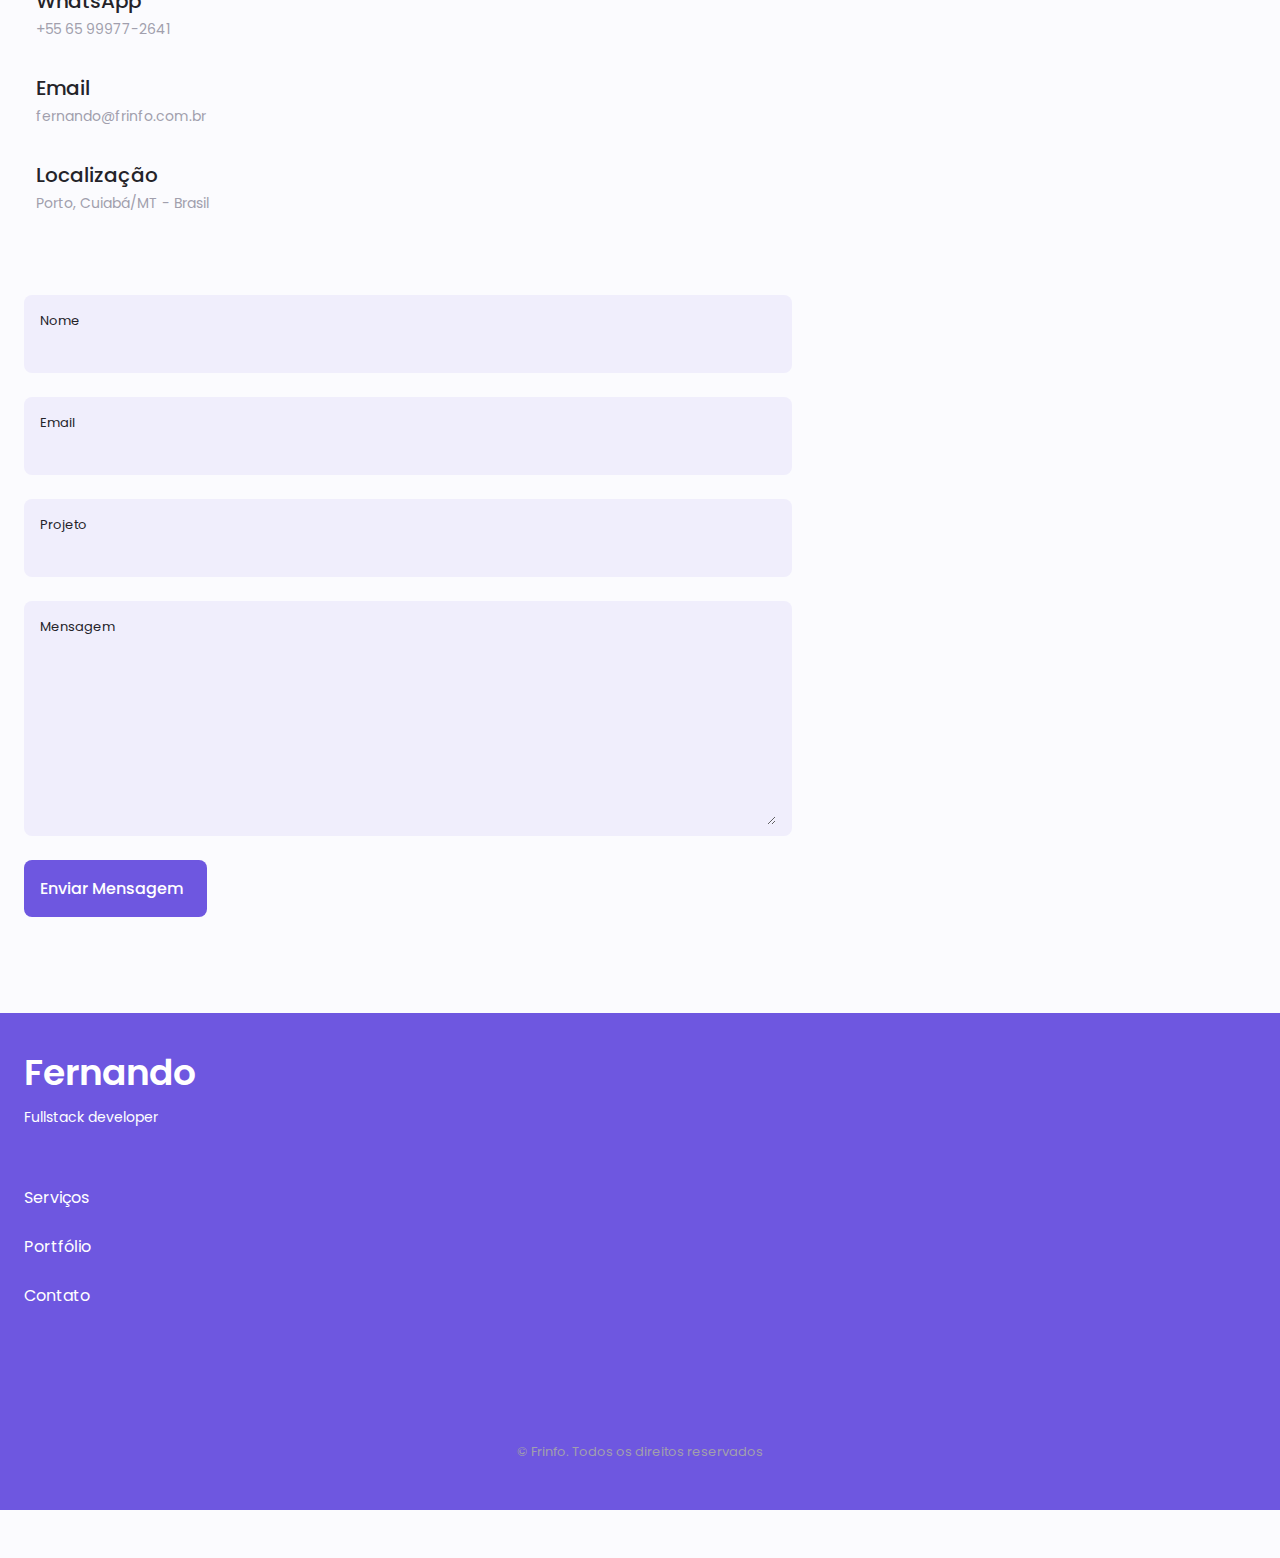
==== commit de3b57d8: "Add scrollup, active-link and scripts" ====
--- a/index.html
+++ b/index.html
@@ -23,7 +23,7 @@
                 <div class="nav__menu" id="nav-menu">
                     <ul class="nav__list grid">
                         <li class="nav__item">
-                            <a href="#home" class="nav__link">
+                            <a href="#home" class="nav__link active-link">
                                 <i class="uil uil-estate nav__icon"></i> Home
                             </a>
                         </li>
@@ -740,7 +740,9 @@
         </footer>
         
         <!--==================== SCROLL TOP ====================-->
-        
+        <a href="#home" class="scrollup" id="scroll-up">
+            <i class="uil uil-arrow-up scrollup__icon"></i>
+        </a>
 
         <!--==================== SWIPER JS ====================-->
         <script src="assets/js/swiper-bundle.min.js"></script>
--- a/assets/css/styles.css
+++ b/assets/css/styles.css
@@ -234,10 +234,14 @@
 }
 
 /* Active link */
-
+.active-link {
+    color: var(--first-color);
+}
 
 /* Change background header */
-
+.scroll-header{
+    box-shadow: 0 -1px 4px rgba(0,0,0,.15);
+}
 
 /*==================== HOME ====================*/
 .home__container{
@@ -922,10 +926,33 @@
     color: #FFF;
 }
 /*========== SCROLL UP ==========*/
+.scrollup{
+    position: fixed;
+    right: 1rem;
+    bottom: -20%;
+    background-color: var(--first-color);
+    opacity: .8;
+    padding: 0 .3rem;
+    border-radius: .4rem;
+    z-index: var(--z-tooltip);
+    transition: .4s;
+}
+
+.scrollup:hover {
+    background-color: var(--first-color-alt);
+}
+
+.scrollup__icon{
+    font-size: 1.5rem;
+    color: #FFF;
+}
 
 
 /* Show scroll */
 
+.show-scroll {
+    bottom: 5rem;
+}
 
 /*========== SCROLL BAR ==========*/
 
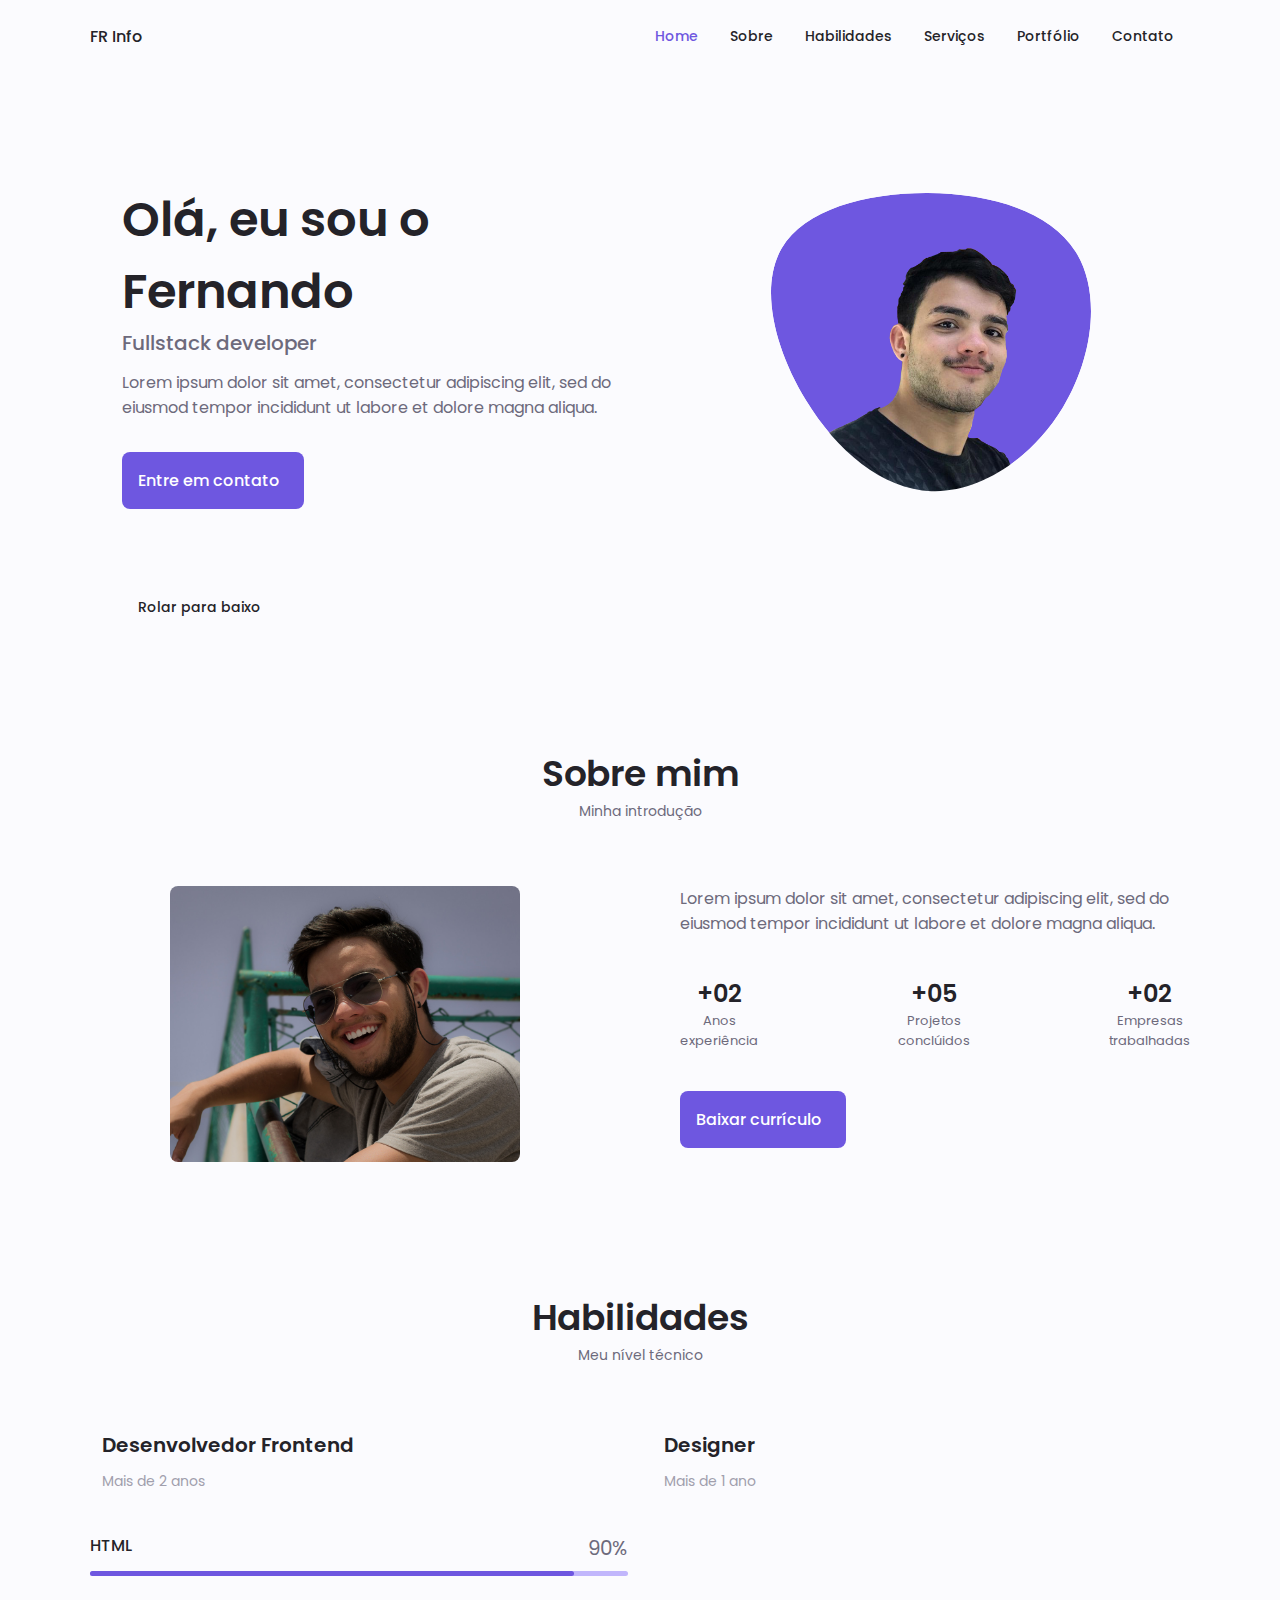
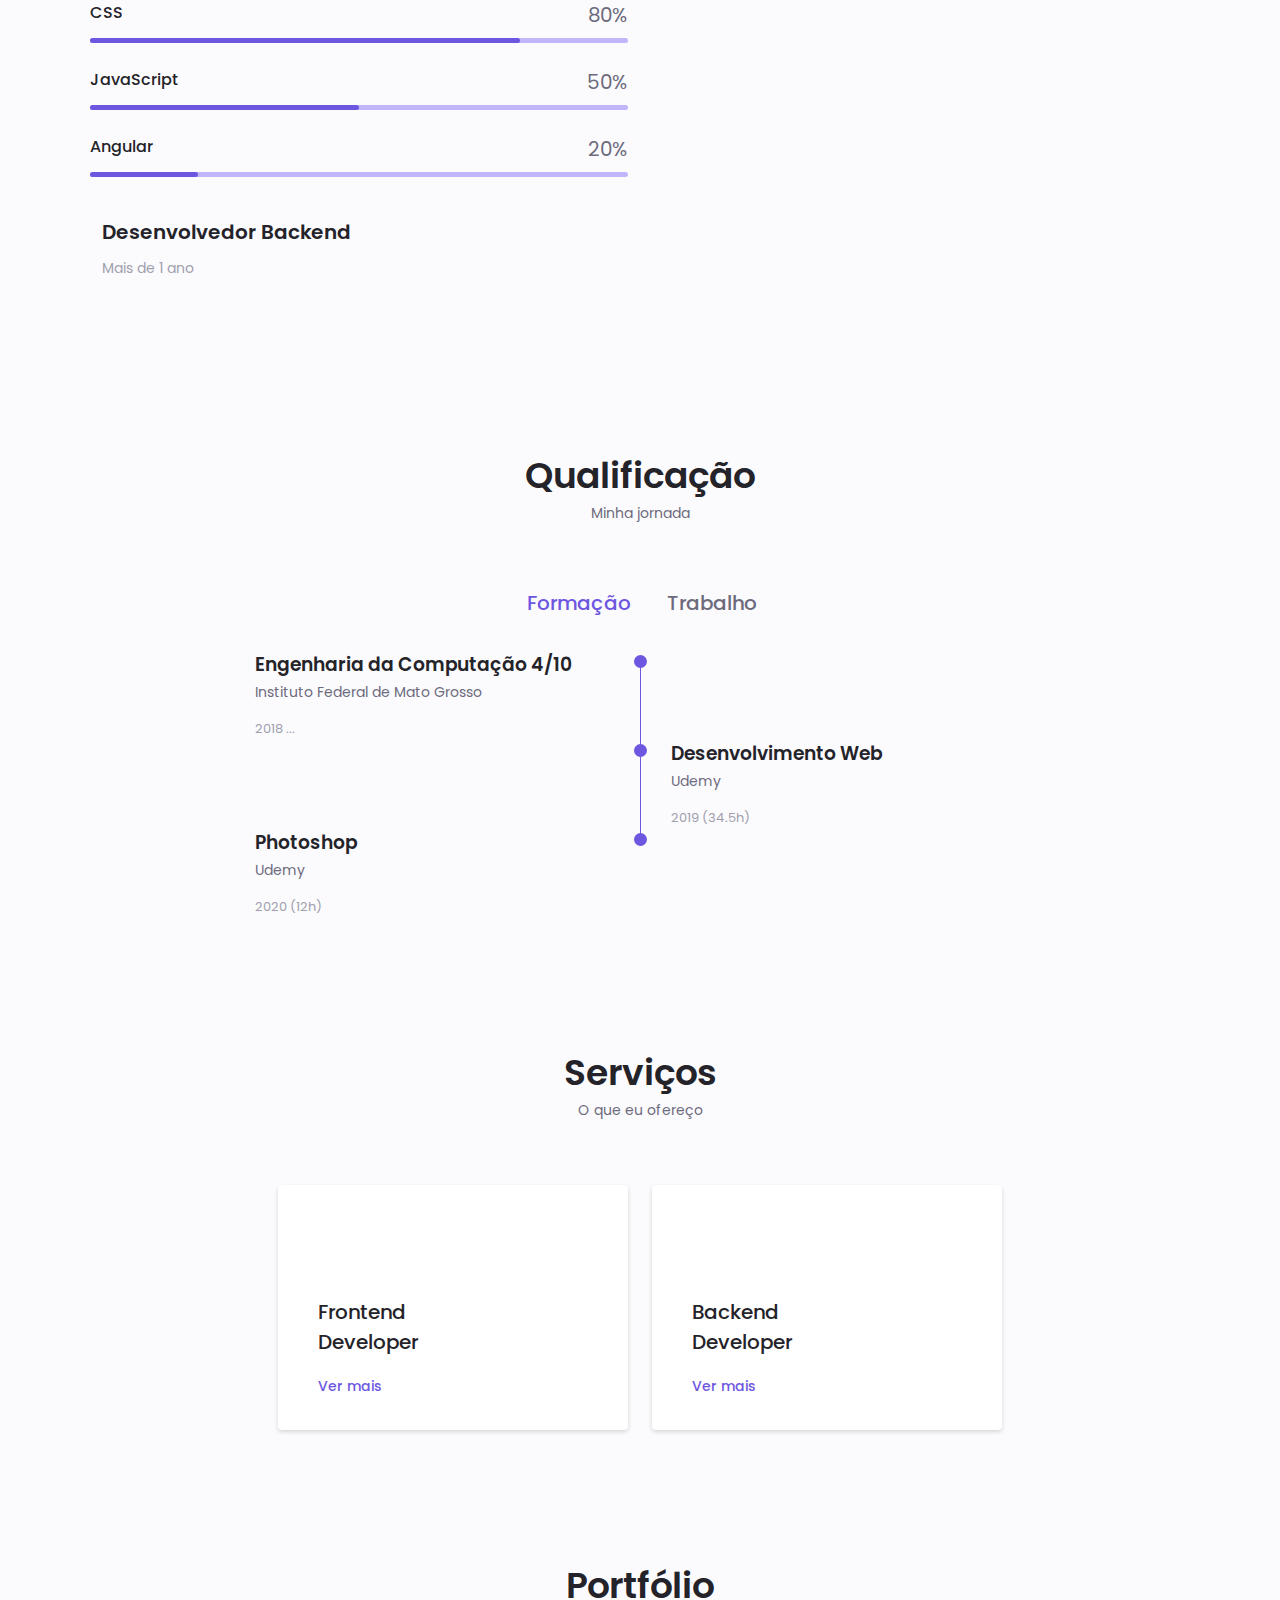
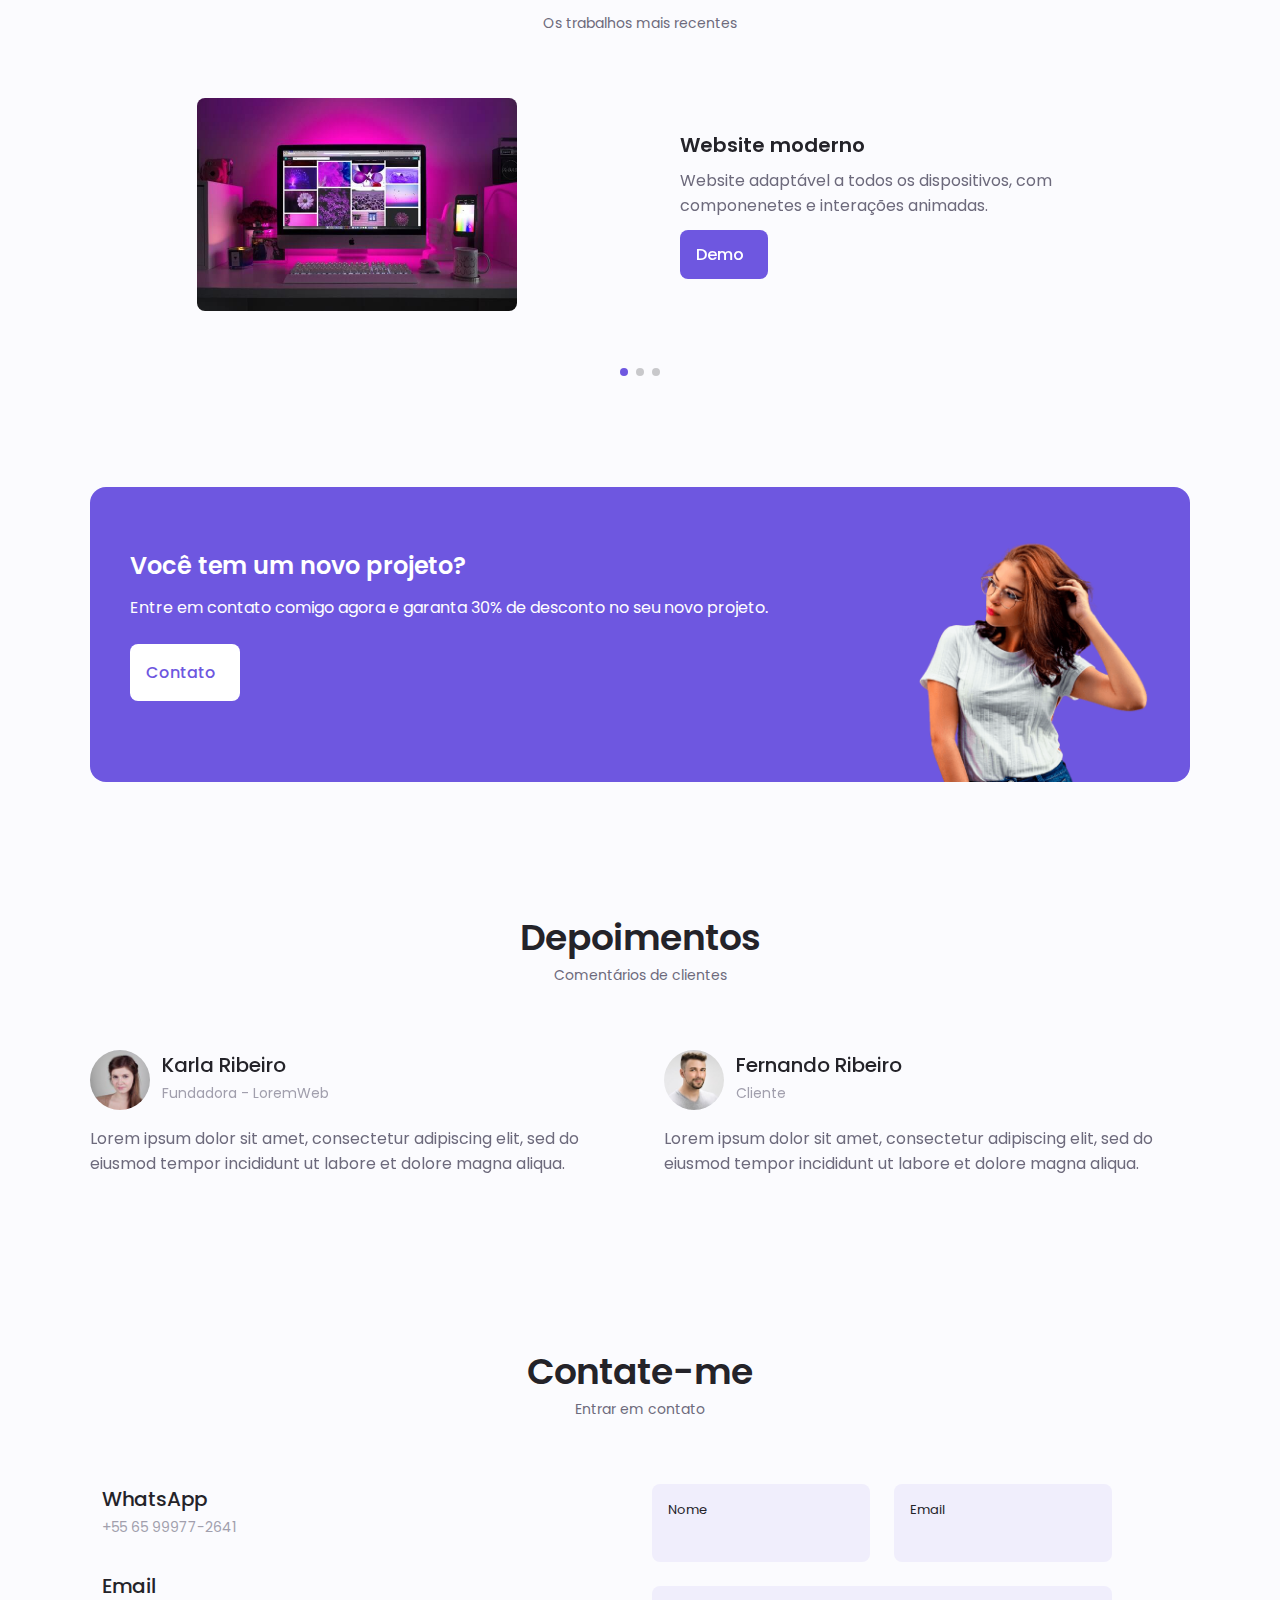
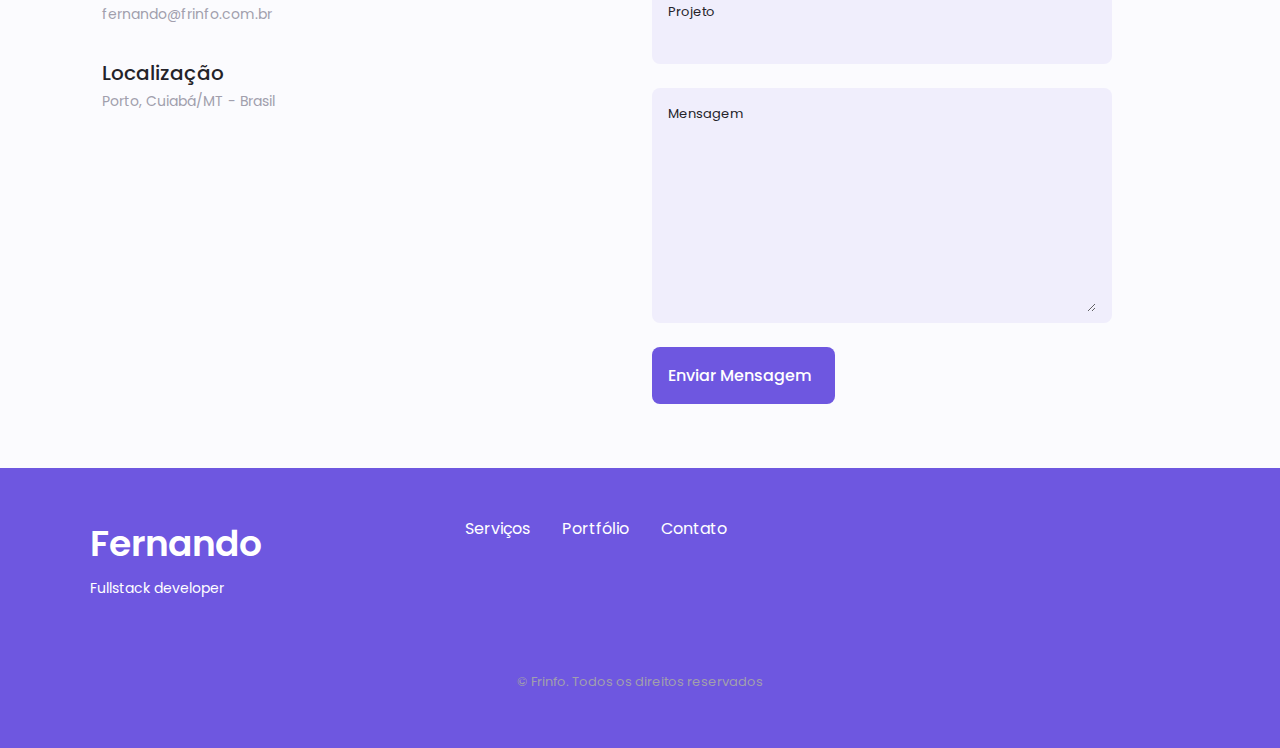
==== commit 13ffc7c5: "Added dark theme and responsiveness for all devices and project completion" ====
--- a/index.html
+++ b/index.html
@@ -56,6 +56,9 @@
                     </ul>
                 </div>
                 <div class="nav__btns">
+                    <!-- Theme change button -->
+                    <i class="uil uil-moon change-theme" id="theme-button"></i>
+                    
                     <div class="nav__toggle" id="nav-toggle">
                         <i class="uil uil-apps"></i>
                     </div>
@@ -564,7 +567,7 @@
             <!--==================== TESTIMONIAL ====================-->
             <section class="testimonial section">
                 <h2 class="section__title">Depoimentos</h2>
-                <span class="section__subtitle">Meu cliente comentou</span>
+                <span class="section__subtitle">Comentários de clientes</span>
                 
                 <div class="testimonial__container container swiper-container">
                     <div class="swiper-wrapper">
@@ -575,7 +578,7 @@
                                     <img src="assets/img/testimonial1.jpg" alt="" class="testimonial__img">
                                     <div>
                                         <h3 class="testimonial__name">Karla Ribeiro</h3>
-                                        <span class="testimonial__client">Cliente</span>
+                                        <span class="testimonial__client">Fundadora - LoremWeb</span>
                                     </div>
                                 </div>
                                 <div>
--- a/assets/css/styles.css
+++ b/assets/css/styles.css
@@ -20,6 +20,8 @@
     --input-color: hsl(var(--hue-color), 70%, 96%);
     --body-color: hsl(var(--hue-color), 60%, 99%);
     --container-color: #FFF;
+    --scroll-bar-color: hsl(var(--hue-color), 12%, 90%);
+    --scroll-thumb-color: hsl(var(--hue-color), 12%, 80%);
 
     /*========== Font and typography ==========*/
     --body-font: 'Poppins', sans-serif;
@@ -68,10 +70,34 @@
 }
 
 /*========== Variables Dark theme ==========*/
+body.dark-theme{
+    --first-color-second: hsl(var(--hue-color), 30%, 8%);
+    --title-color: hsl(var(--hue-color), 8%, 95%);
+    --text-color: hsl(var(--hue-color), 8%, 75%);
+    --input-color: hsl(var(--hue-color), 29%, 16%);
+    --body-color: hsl(var(--hue-color), 28%, 12%);
+    --container-color: hsl(var(--hue-color), 29%, 16%);
+    --scroll-bar-color: hsl(var(--hue-color), 12%, 48%);
+    --scroll-thumb-color: hsl(var(--hue-color), 12%, 36%);
+}
 
 
 /*========== Button Dark/Light ==========*/
-
+.nav__btns{
+    display: flex;
+    align-items: center;
+}
+
+.change-theme {
+    font-size: 1.25rem;
+    color: var(--title-color);
+    margin-right: var(--mb-1);
+    cursor: pointer;
+}
+
+.change-theme:hover {
+    color: var(--first-color);
+}
 
 /*==================== BASE ====================*/
 * {
@@ -89,6 +115,7 @@
     font-family: var(--body-font);
     font-size: var(--normal-font-size);
     background-color: var(--body-color);
+    transition: .3s;
     color: var(--text-color);
 }
 
@@ -955,13 +982,307 @@
 }
 
 /*========== SCROLL BAR ==========*/
-
+::-webkit-scrollbar{
+    width: .60rem;
+    background-color: var(--scroll-bar-color);
+    border-radius: .5rem;
+}
+
+::-webkit-scrollbar-thumb {
+    background-color: var(--scroll-thumb-color);
+    border-radius: .5rem;
+}
+
+::-webkit-scrollbar-thumb:hover {
+    background-color: var(--text-color-light);
+}
 
 /*==================== MEDIA QUERIES ====================*/
 /* For small devices */
-
+@media screen and (max-width: 350px) {
+    .container {
+        margin-left: var(--mb-1);
+        margin-right: var(--mb-1);
+    }
+
+    .nav__menu {
+        padding: 2rem .25rem 4rem;
+    }
+    .nav__list {
+        column-gap: 0;
+    }
+
+    .home__content {
+        grid-template-columns: .25fr 3fr;
+    }
+    .home__blob{
+        width: 180px;
+    }
+
+    .skills__title{
+        font-size: var(--normal-font-size);
+    }
+
+    .qualification__data {
+        gap: .5rem;
+    }
+
+    .services__container {
+        grid-template-columns: max-content;
+        justify-content: center;
+    }
+    .services__content {
+        padding-right: 3.5rem;
+    }
+    .services__modal{
+        padding: 0 .5rem;
+    }
+
+    .project__img {
+        width: 200px;
+    }
+
+    .testimonial__data,
+    .testimonial__header{
+        flex-direction: column;
+        align-items: center;
+    }
+    .testimonial__img{
+        margin-right: 0;
+        margin-bottom: var(--mb-0-25);
+    }
+    .testimonial__data,
+    .testimonial__description{
+        text-align: center;
+    }
+
+}
 
 /* For medium devices */
-
-
-/* For large devices */+@media screen and (min-width: 568px){
+    .home__content{
+        grid-template-columns: max-content 1fr 1fr;
+    }
+    .home__data{
+        grid-column: initial;
+    }
+    .home__img{
+        order: 1;
+        justify-self: center;
+    }
+    .about__container,
+    .skills__container,
+    .portfolio__content,
+    .project__container,
+    .contact__container,
+    .footer__container{
+    grid-template-columns: repeat(2, 1fr);
+    }
+    
+    .qualification__sections{
+        display: grid;
+        grid-template-columns: .6fr;
+        justify-content: center;
+    }
+}
+
+@media screen and (min-width: 768px){
+    .container{
+        margin-left: auto;
+        margin-right: auto;
+    }
+
+    body {
+        margin: 0;
+    }
+
+    .section{ 
+        padding: 6rem 0 2rem;
+    }
+    .section__subtitle{
+        margin-bottom: 4rem;
+    }
+
+    .header{
+        top: 0;
+        bottom: initial;
+    }
+
+    .header,
+    .main,
+    .footer__container{
+        padding: 0 1rem;
+    }
+
+    .nav{
+        height: calc(var(--header-height) + 1.5rem);
+        column-gap: 1rem;
+    }
+    .nav__icon,
+    .nav__close,
+    .nav__toggle{
+        display: none;
+    }
+    .nav__list{
+        display: flex;
+        column-gap: 2rem;
+    }
+    .nav__menu{
+        margin-left: auto;
+    }
+    .change-theme{
+        margin: 0;
+    }
+
+    .home__container{
+        row-gap: 5rem;
+    }
+    .home__content{
+        padding-top: 5.5rem;
+        column-gap: 2rem;
+    }
+    .home__blob{
+        width: 270px;
+    }
+    .home__scroll{
+        display: block;
+    }
+    .home__scroll-button{
+        margin-left: 3rem;
+    }
+
+    .about__container{
+        column-gap: 5rem;
+    }
+    .about__img{
+        width: 350px;
+    }
+    .about__description{
+        text-align: initial;
+    }
+    .about__info{
+        justify-content: space-between;
+    }
+    .about__buttons{
+        justify-content: initial;
+    }
+
+    .qualification__tabs{
+        justify-content: center;
+    }
+    .qualification__button{
+        margin: 0 var(--mb-1);
+    }
+    .qualification__sections {
+        grid-template-columns: .7fr;
+    }
+
+    .services__container{
+        grid-template-columns: repeat(2, 350px);
+        justify-content: center;
+    }
+    .services__icon{
+        font-size: 2rem;
+    }
+    .services__content{
+        padding: 6rem 0 2rem 2.5rem;
+    }
+    .services__modal-content{
+        width: 450px;
+    }
+
+    .portfolio__img{
+        width: 320px;
+    }
+    .portfolio__content{
+        align-items: center;
+    }
+    
+    .project{
+        text-align: initial;
+    }
+    .project__bg{
+        background: none;
+    }
+    .project__container{
+        background-color: var(--first-color-second);
+        border-radius: 1rem;
+        padding: 3rem 2.5rem 0;
+        grid-template-columns: 1fr max-content;
+        column-gap: 3rem;
+    }
+    .project__data{
+        padding-top: .8rem;
+    }
+
+    .footer__container{
+        grid-template-columns: repeat(3, 1fr);
+    }
+    .footer__bg{
+        padding: 3rem 0 3.5rem;
+    }
+    .footer__links {
+        flex-direction: row;
+        column-gap: 2rem;
+    }
+    .footer__socials{
+        justify-self: flex-end;
+    }
+    .footer__copy{
+        margin-top: 4.5rem;
+    }
+}
+
+/* For large devices */
+@media screen and (min-width: 1024px){
+    .header,
+    .main,
+    .footer__container{
+        padding: 0;
+    }
+
+    .home__blob{
+        width: 320px;
+    }
+    .home__social{
+        transform: translateX(-6rem)
+    }
+
+    .services__container{
+        grid-template-columns: repeat(2, 350px);
+    }
+    .portfolio__content{
+        column-gap: 5rem;
+    }
+    .swiper-portfolio-icon{
+        font-size: 3.5rem;
+    }
+    .swiper-button-prev{
+        left: -3.5rem;
+    }
+    .swiper-button-next{
+        right: -3.5rem;
+    }
+    .swiper-container-horizontal > .swiper-pagination-bullets{
+        bottom: -4.5rem;
+    }
+
+    .contact__form{
+        width: 460px;
+    }
+    .contact__inputs{
+        grid-template-columns: repeat(2, 1fr);
+    }
+}
+
+/* For extralarger large devices */
+@media screen and (min-width: 1230px){
+    .container {
+        max-width: 1100px;
+    }
+
+    .project{
+        width: 1100px;
+        margin: 0 auto;
+    }
+}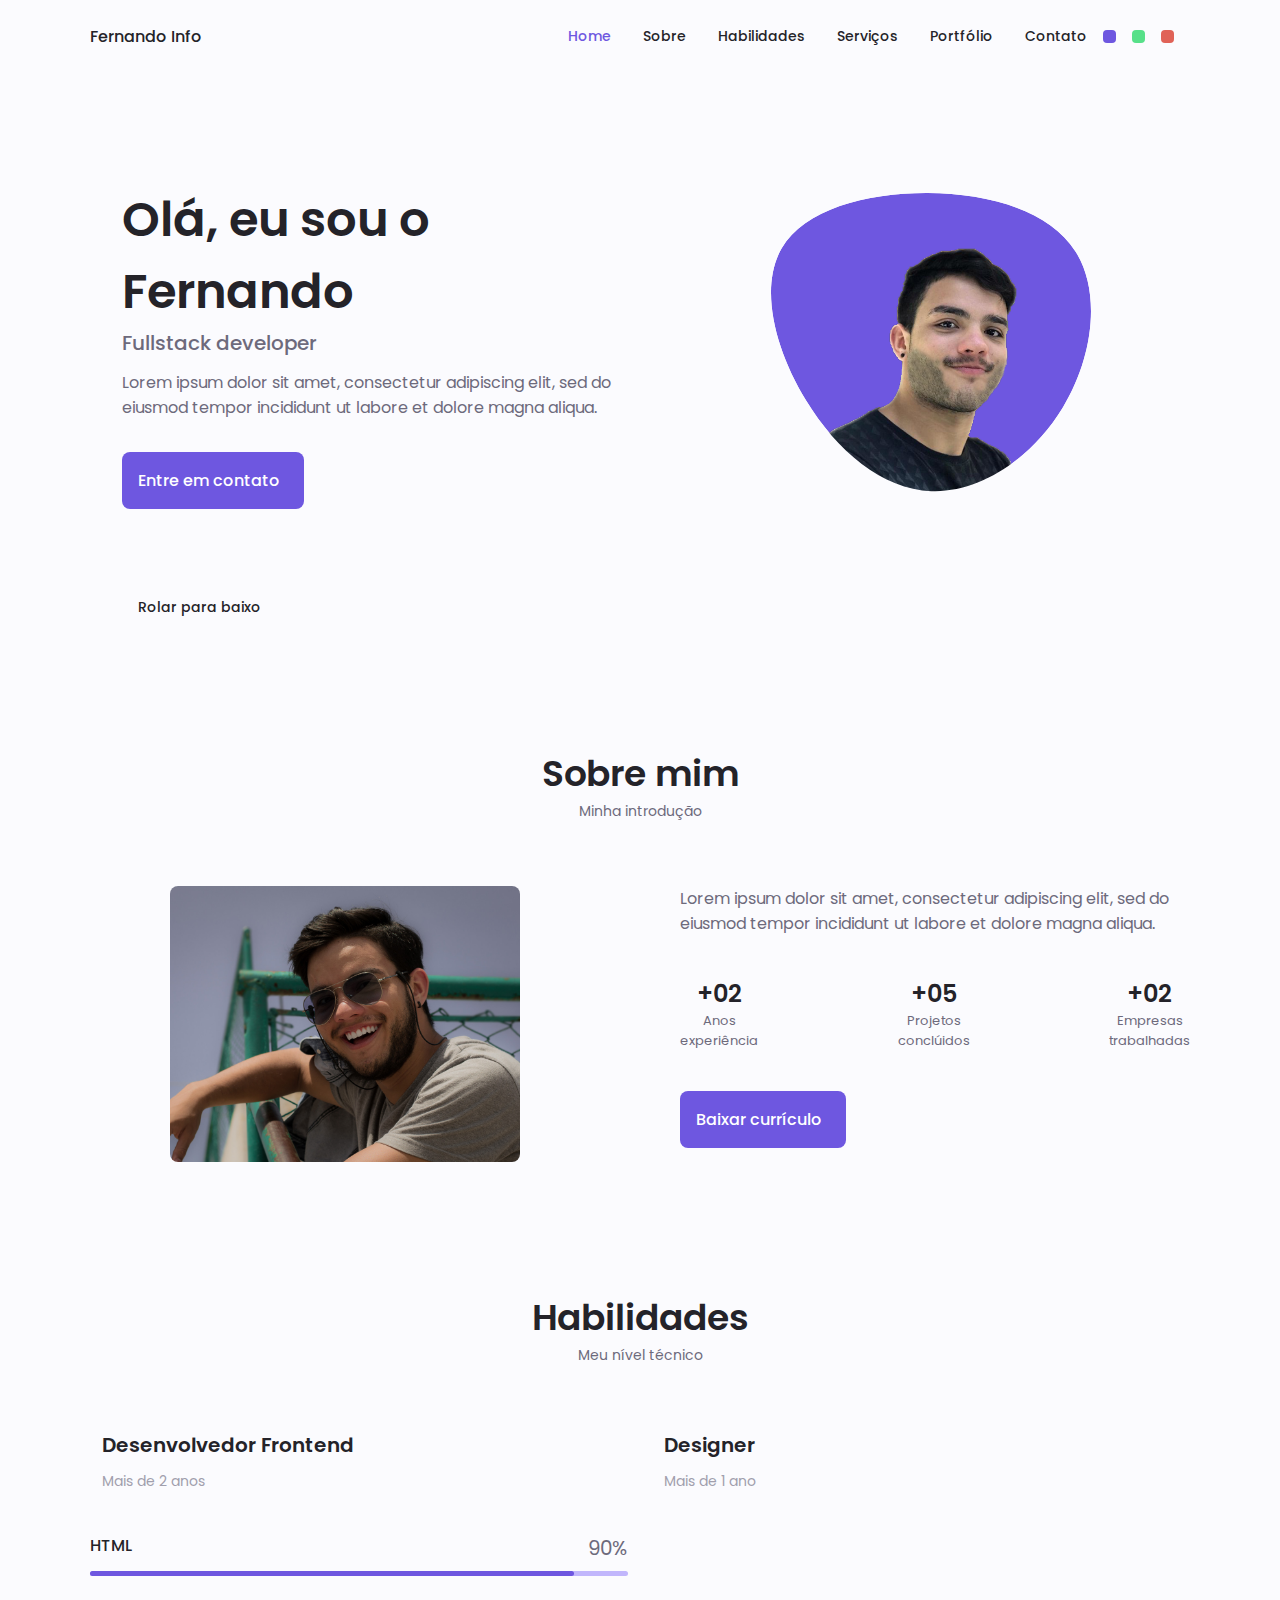
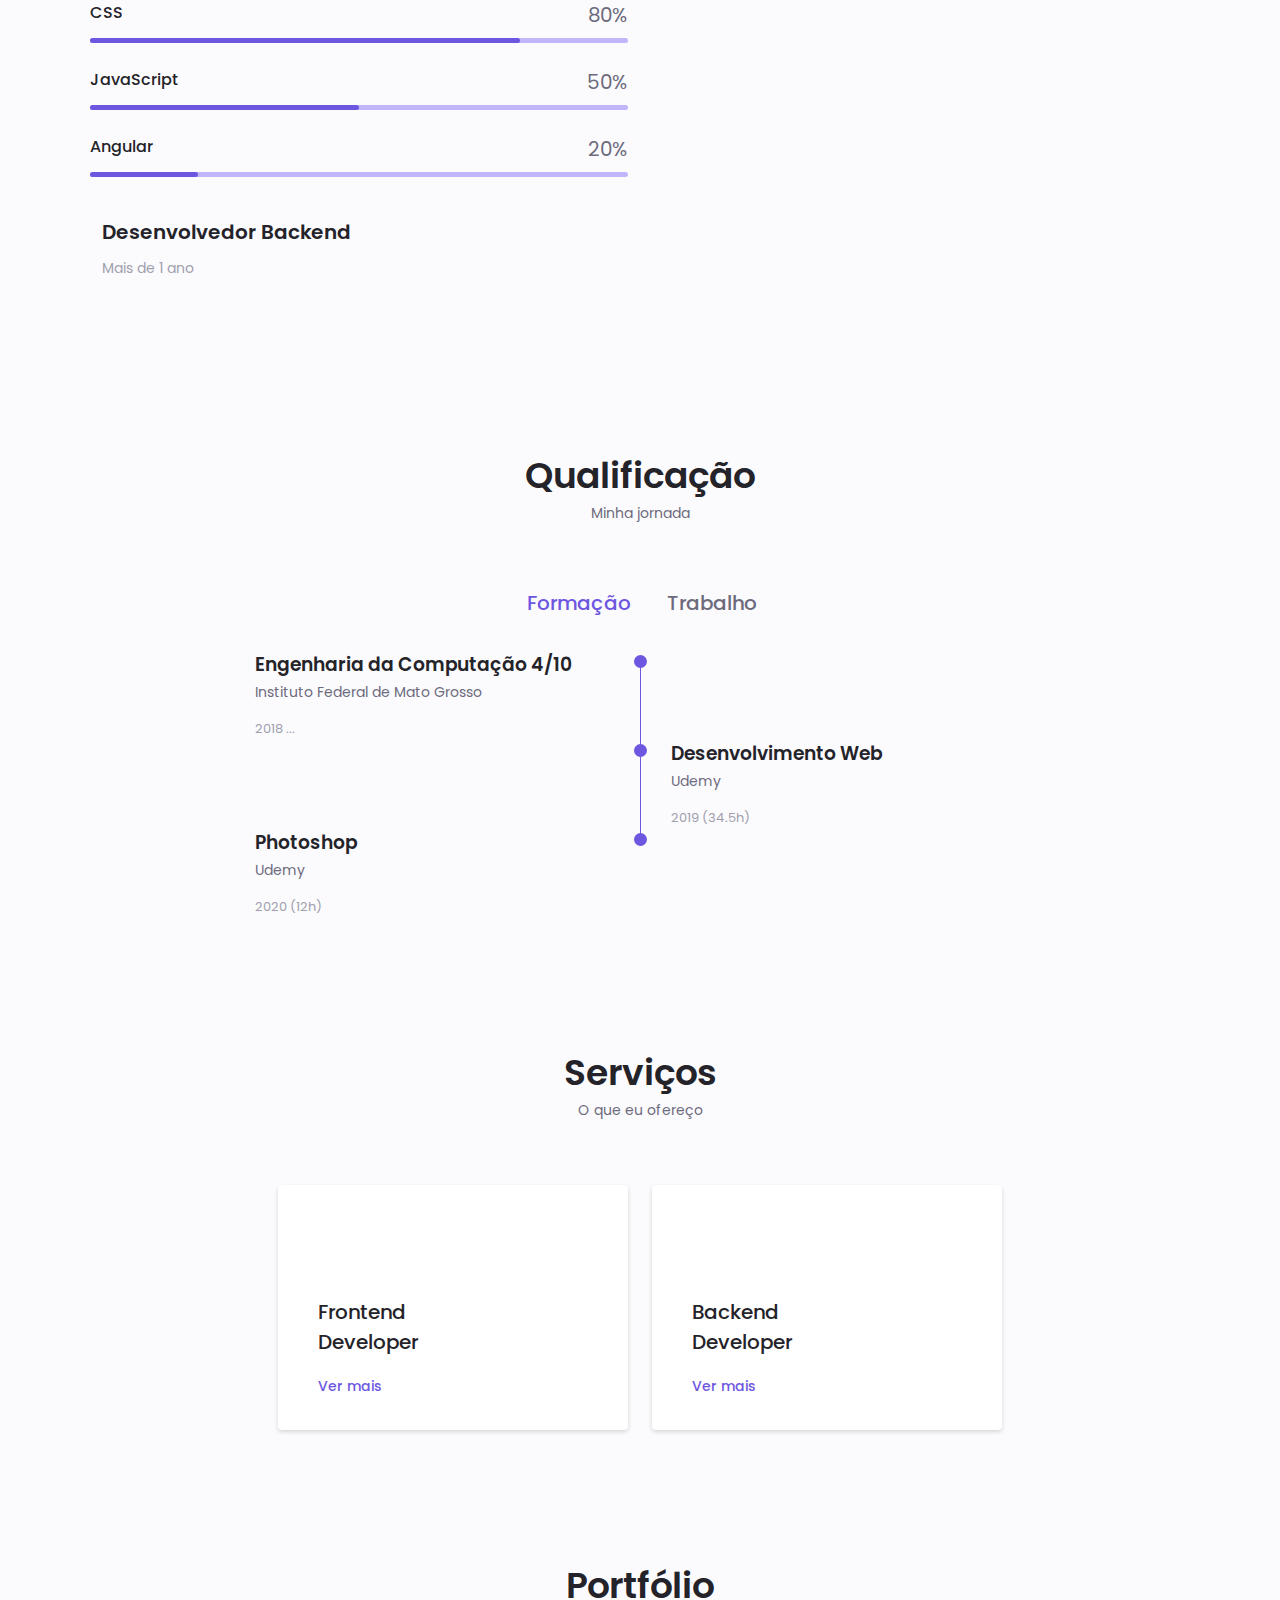
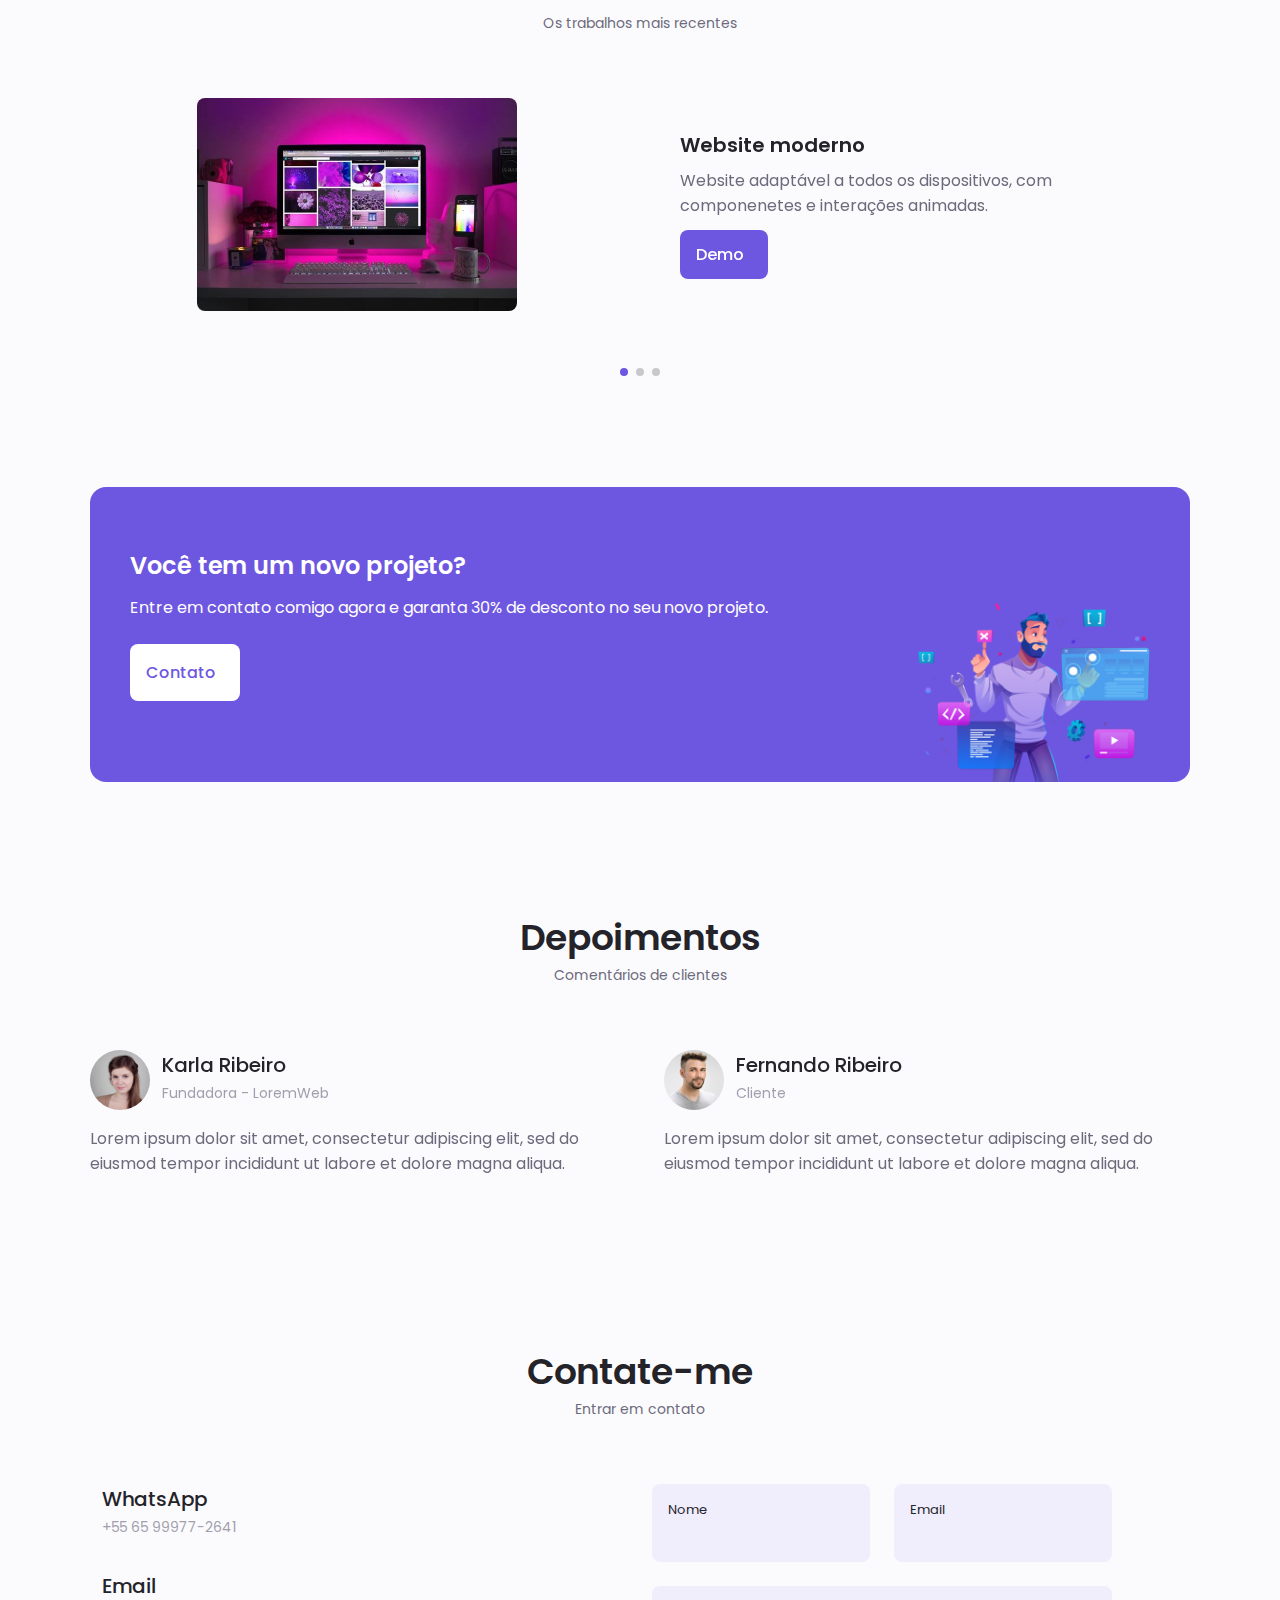
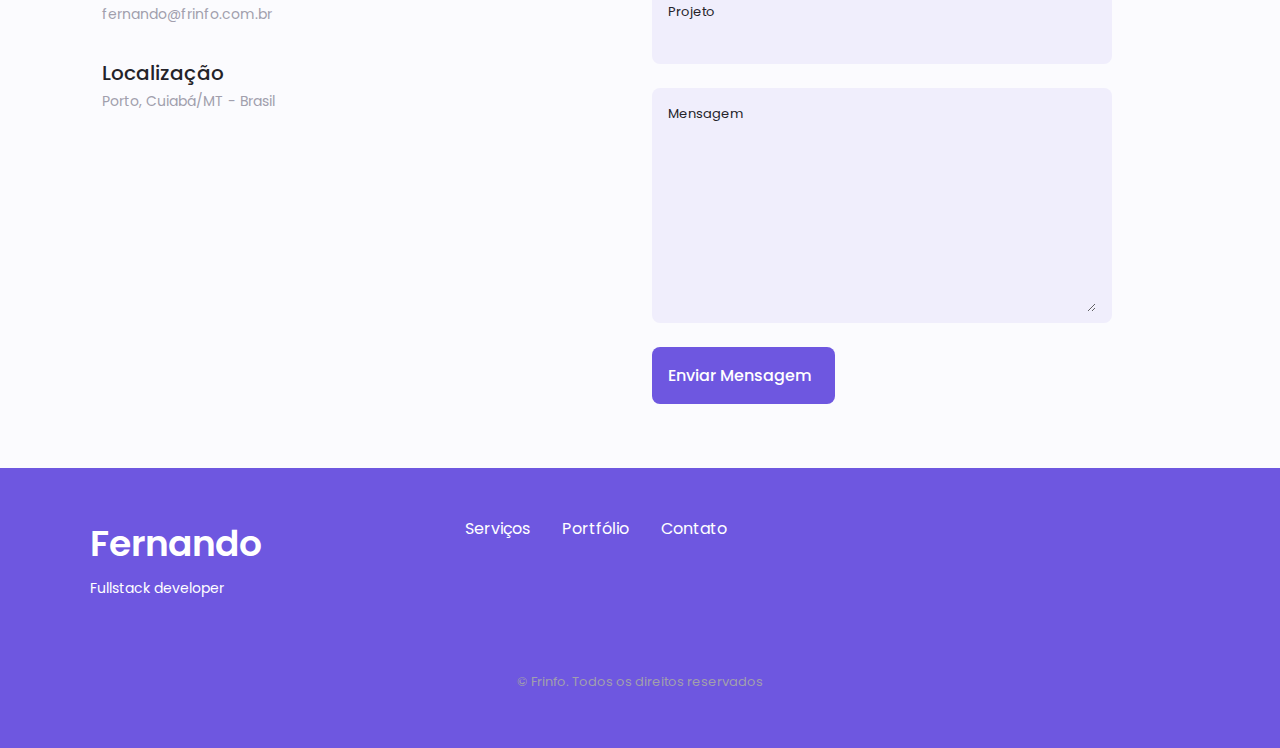
==== commit c5096083: "Fix bugs" ====
--- a/index.html
+++ b/index.html
@@ -13,13 +13,13 @@
         <!--==================== CSS ====================-->
         <link rel="stylesheet" href="assets/css/styles.css">
         
-        <title>FR Info</title>
+        <title>Fernando Info</title>
     </head>
     <body>
         <!--==================== HEADER ====================-->
         <header class="header" id="header">
             <nav class="nav container">
-                <a href="#" class="nav__logo">FR Info</a>
+                <a href="#" class="nav__logo">Fernando Info</a>
                 <div class="nav__menu" id="nav-menu">
                     <ul class="nav__list grid">
                         <li class="nav__item">
@@ -56,6 +56,11 @@
                     </ul>
                 </div>
                 <div class="nav__btns">
+                    <!-- Theme color change button -->
+                    <div class="palette__button palette__button-purple" id="palette-purple"></div>
+                    <div class="palette__button palette__button-green" id="palette-green"></div>
+                    <div class="palette__button palette__button-blue" id="palette-red"></div>
+
                     <!-- Theme change button -->
                     <i class="uil uil-moon change-theme" id="theme-button"></i>
                     
@@ -147,7 +152,7 @@
                         </div>
 
                         <div class="about__buttons">
-                            <a download="" href="assets/pdf/Alexa-cv.pdf" class="button button--flex">
+                            <a download="" href="assets/pdf/Fernando-Cv.pdf" class="button button--flex">
                                 Baixar currículo<i class="uil uil-download-alt button__icon"></i>
                             </a>
                         </div>
--- a/assets/css/styles.css
+++ b/assets/css/styles.css
@@ -81,6 +81,26 @@
     --scroll-thumb-color: hsl(var(--hue-color), 12%, 36%);
 }
 
+/*========== Button Theme Palette ==========*/
+
+.palette__button {
+    width: 13px;
+    height: 13px;
+    border-radius: .25rem;
+    margin-right: var(--mb-1);
+    cursor: pointer;
+}
+.palette__button-purple{
+    background-color: hsl(250, 69%, 61%);
+}
+
+.palette__button-green{
+    background-color: hsl(142, 69%, 61%);
+}
+
+.palette__button-blue {
+    background-color: hsl(5, 69%, 61%);
+}
 
 /*========== Button Dark/Light ==========*/
 .nav__btns{
@@ -999,7 +1019,7 @@
 
 /*==================== MEDIA QUERIES ====================*/
 /* For small devices */
-@media screen and (max-width: 350px) {
+@media screen and (max-width: 420px) {
     .container {
         margin-left: var(--mb-1);
         margin-right: var(--mb-1);
@@ -1023,14 +1043,19 @@
         font-size: var(--normal-font-size);
     }
 
+    .qualification__title {
+        font-size: var(--normal-font-size);
+    }
     .qualification__data {
         gap: .5rem;
     }
 
     .services__container {
-        grid-template-columns: max-content;
+        grid-template-columns: repeat(1, 1fr);
         justify-content: center;
-    }
+        margin: 0 var(--mb-1-5);
+    }
+
     .services__content {
         padding-right: 3.5rem;
     }
